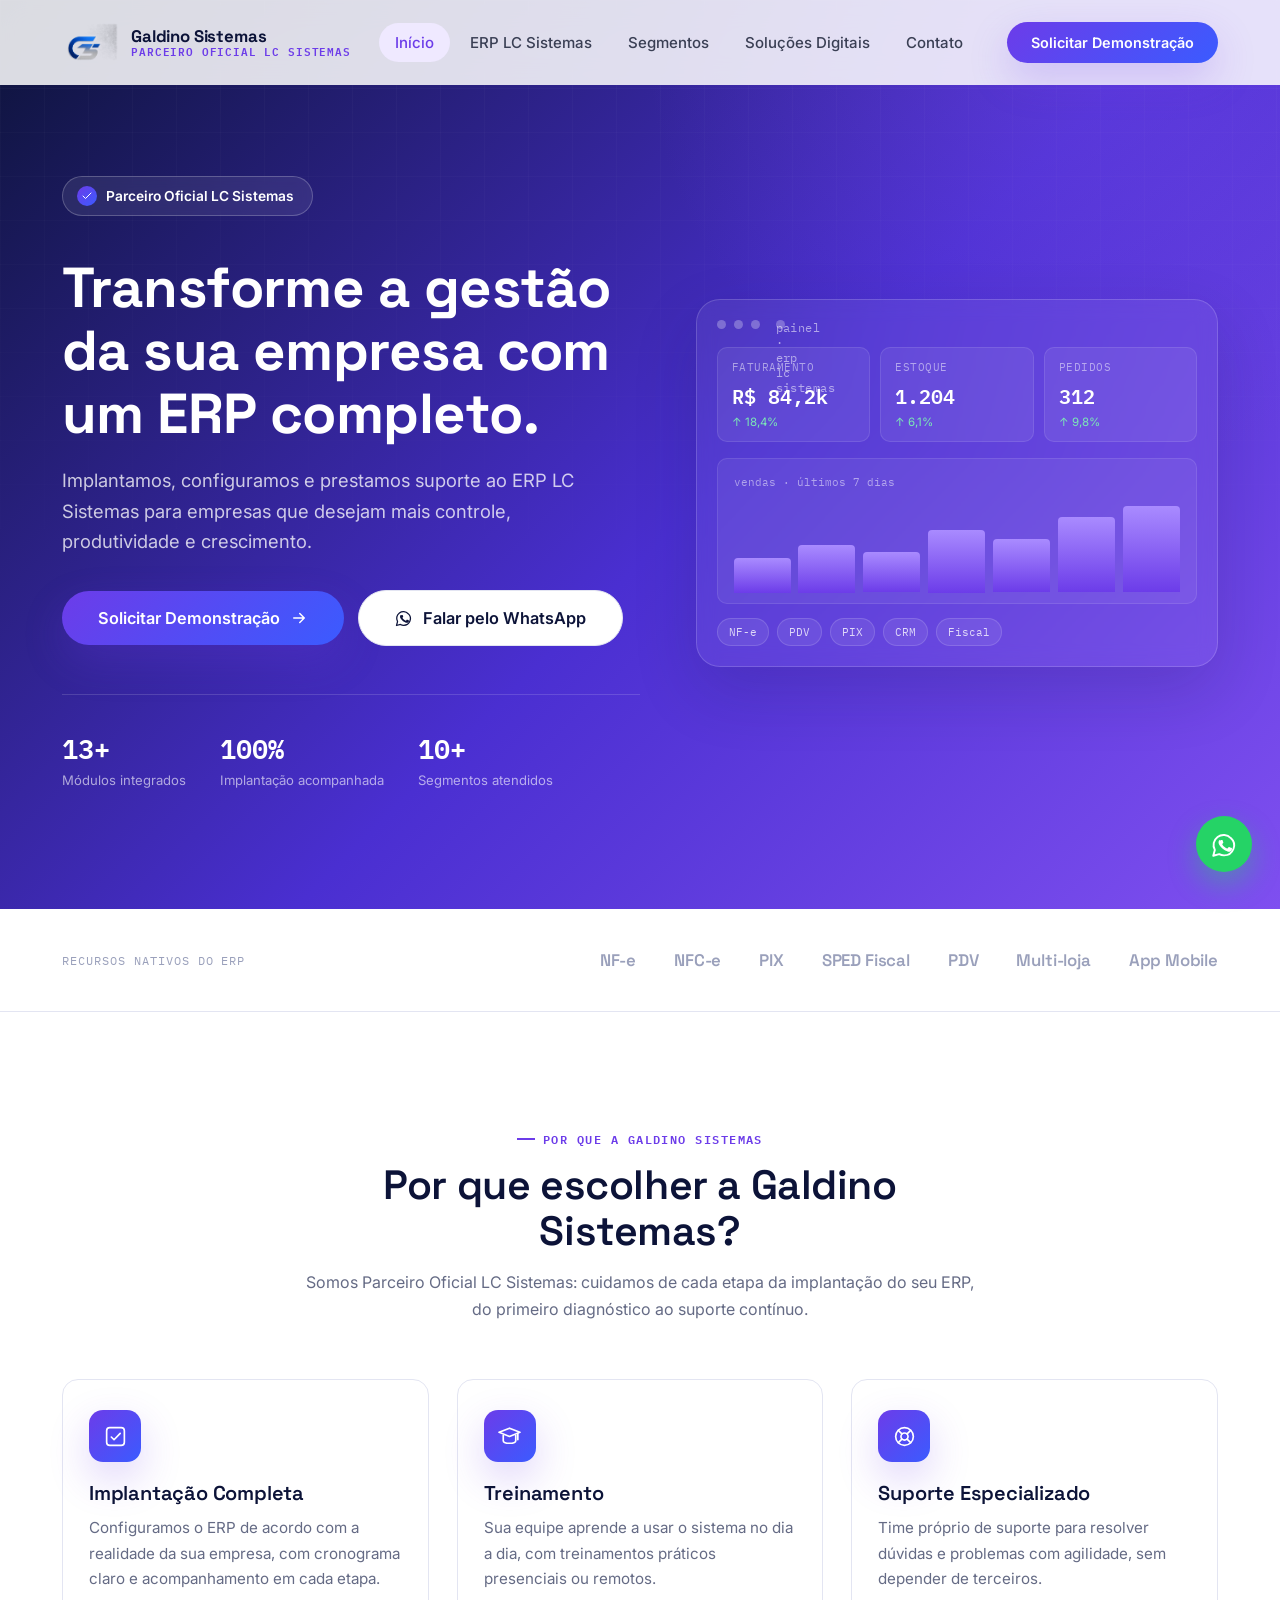
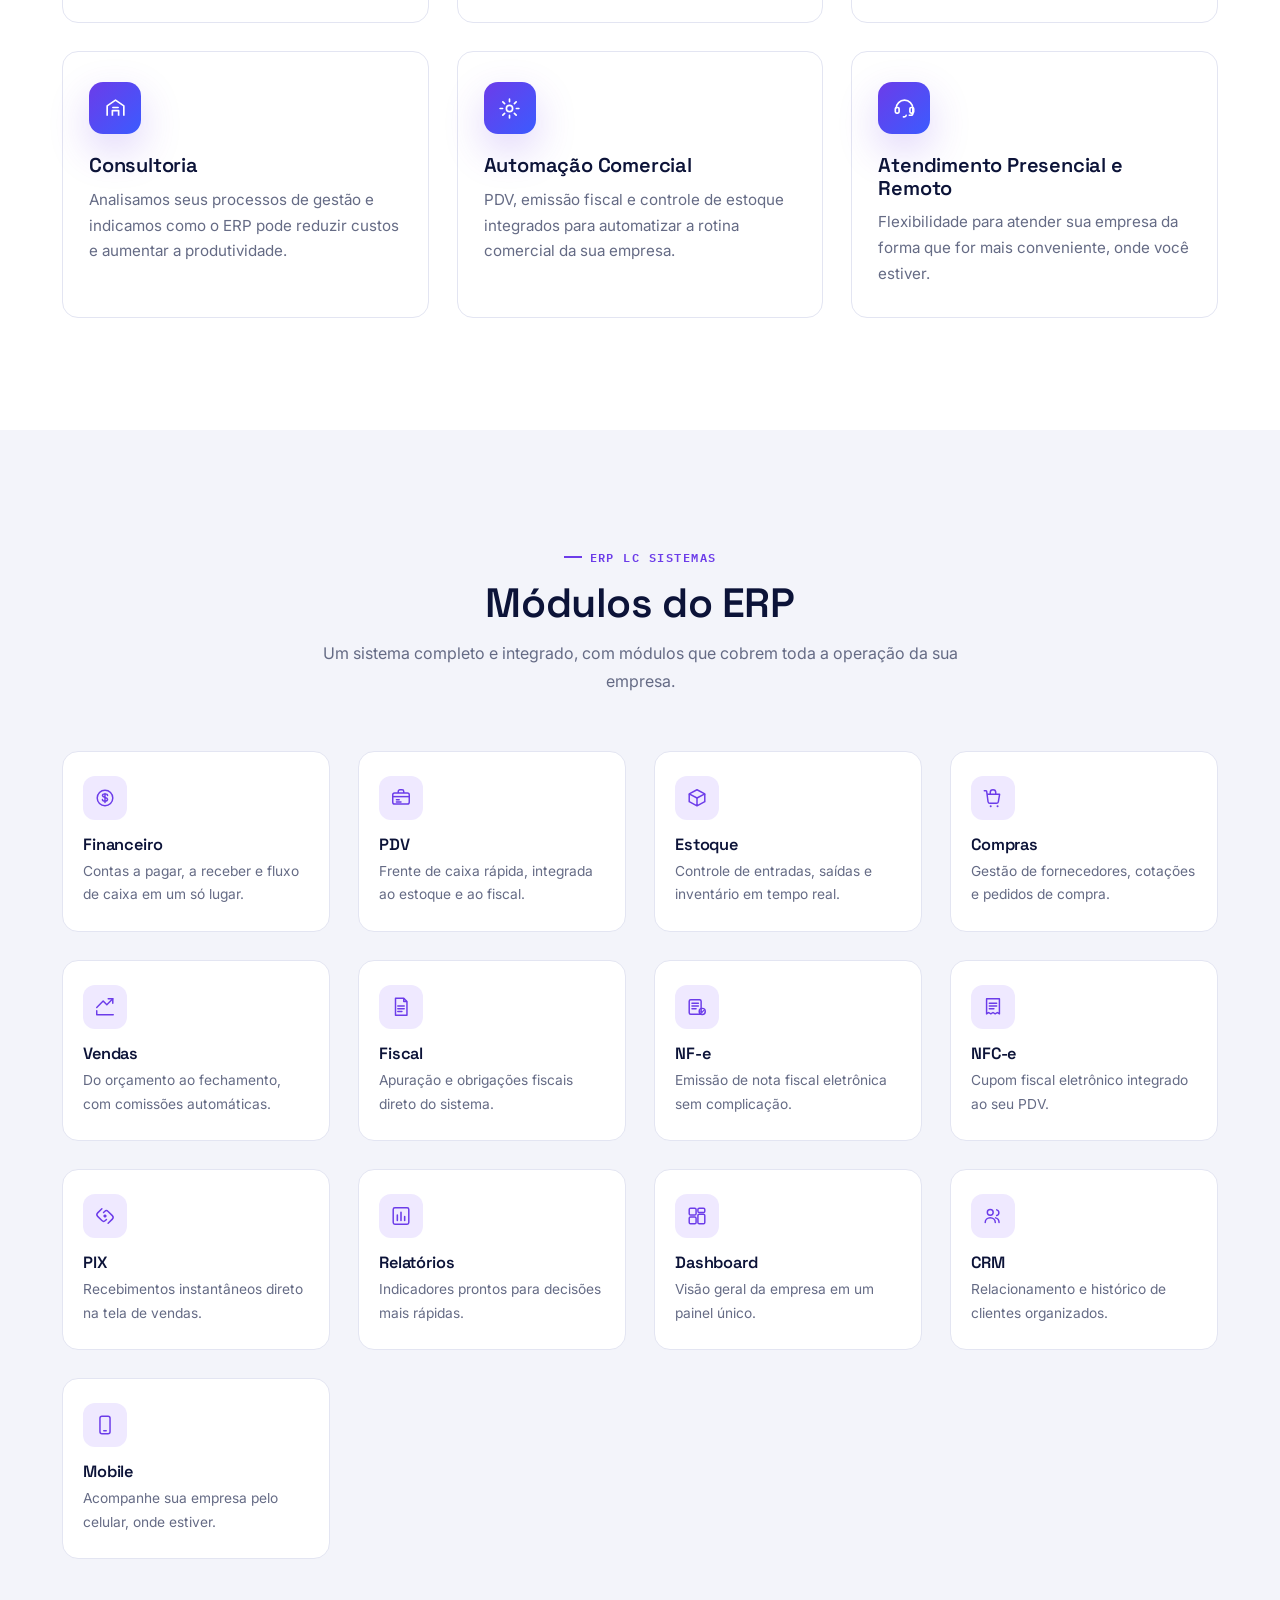
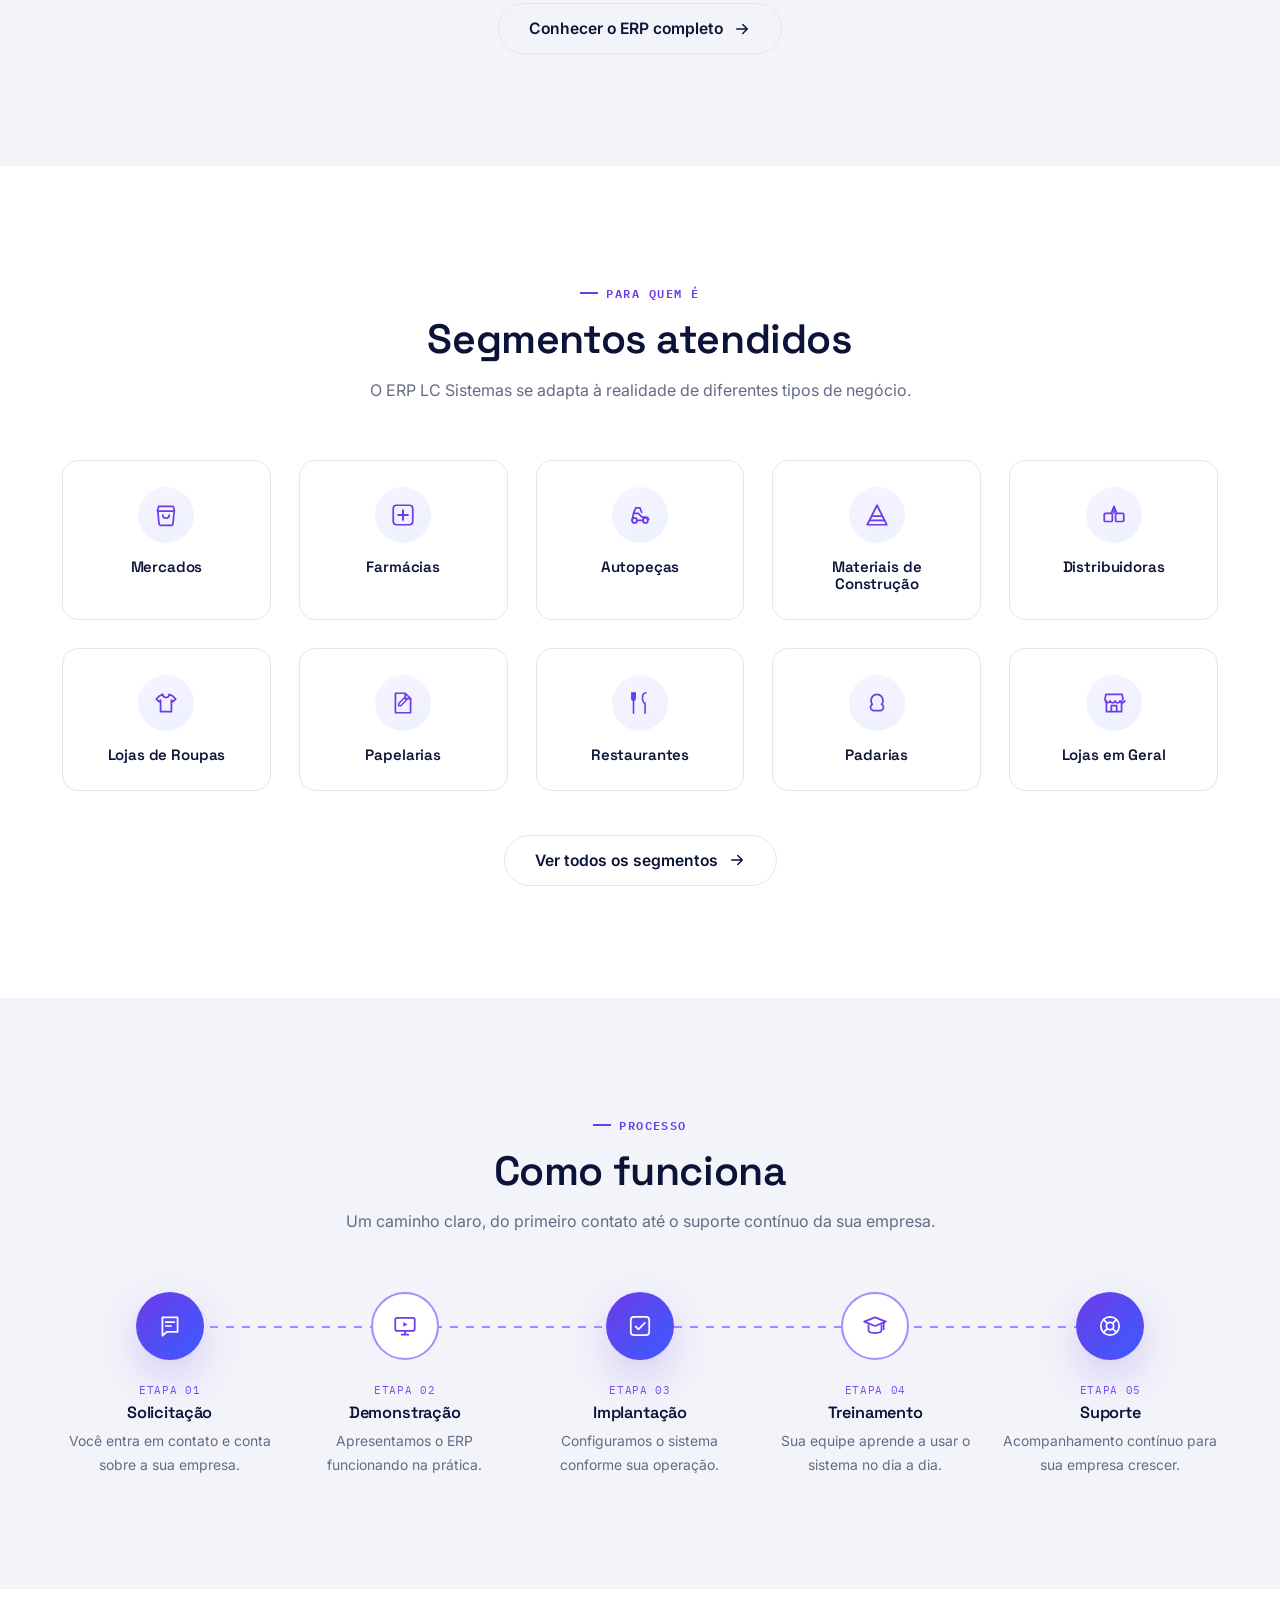
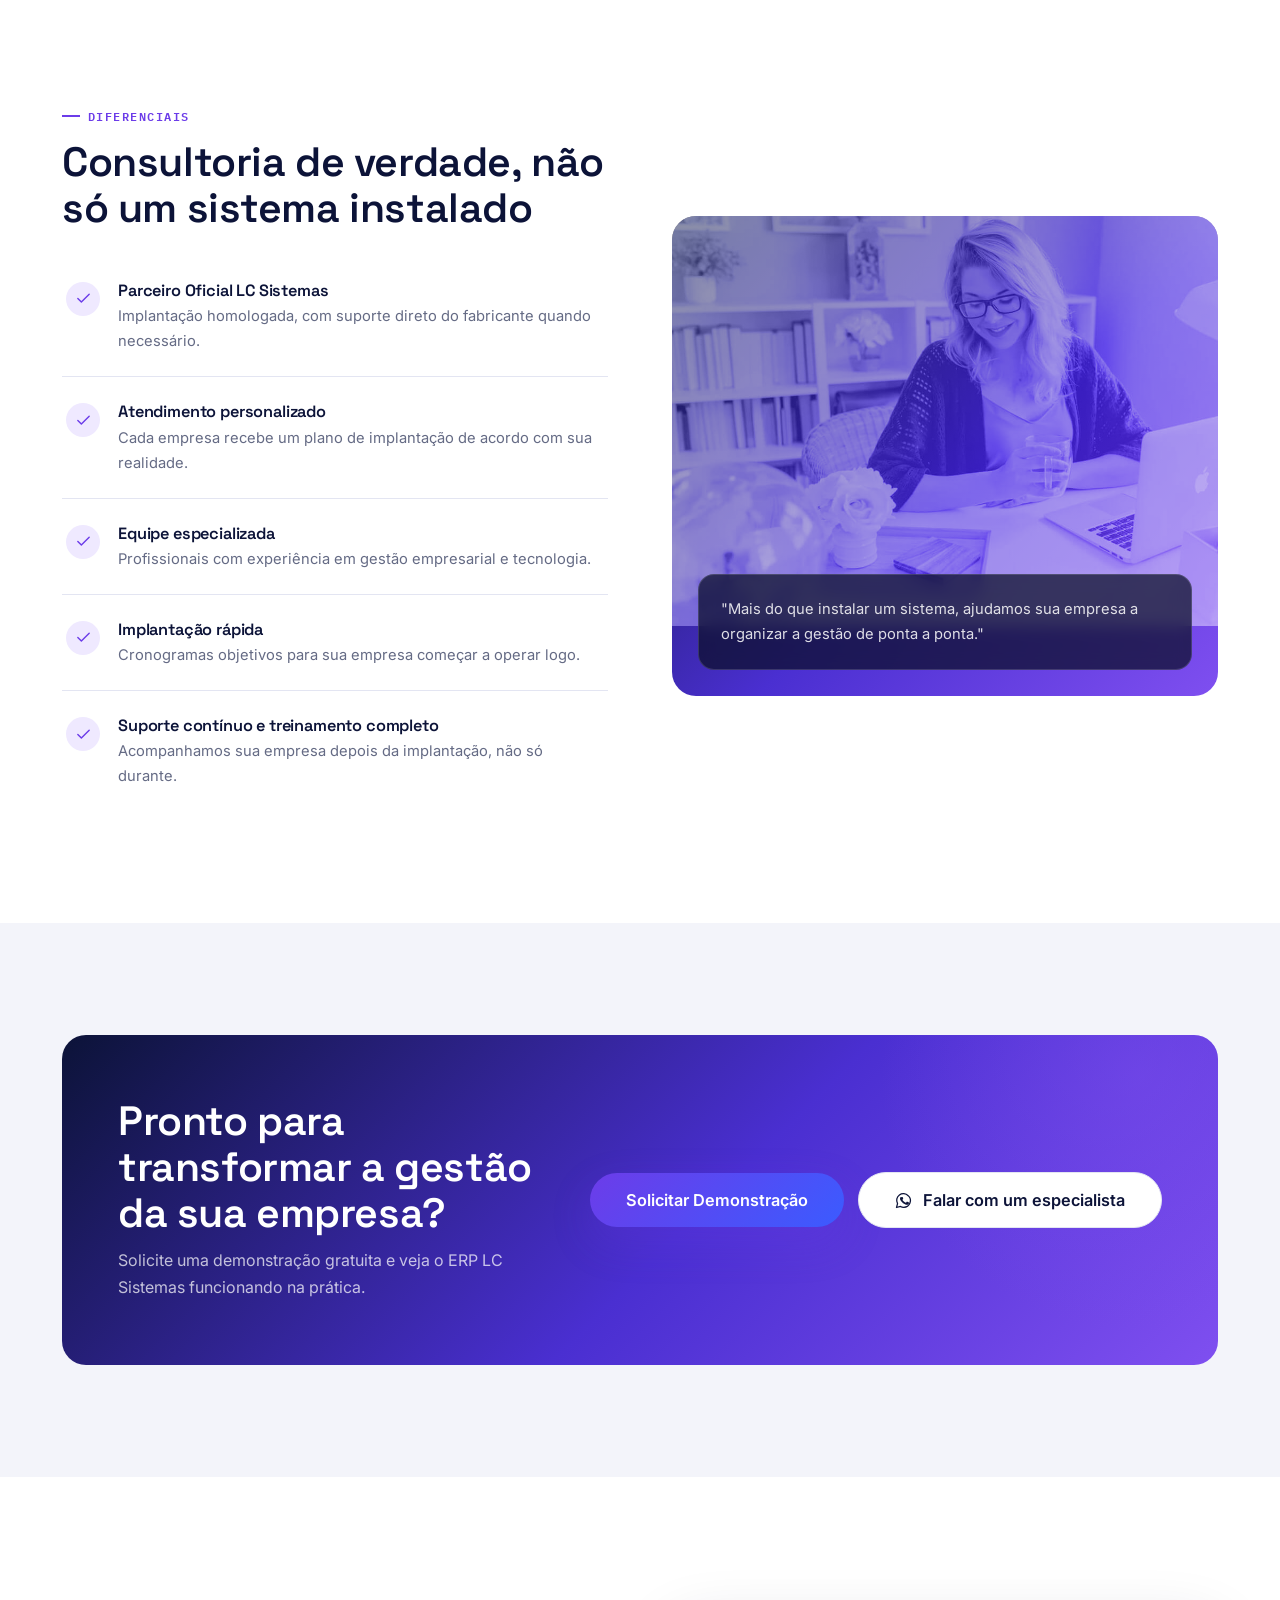
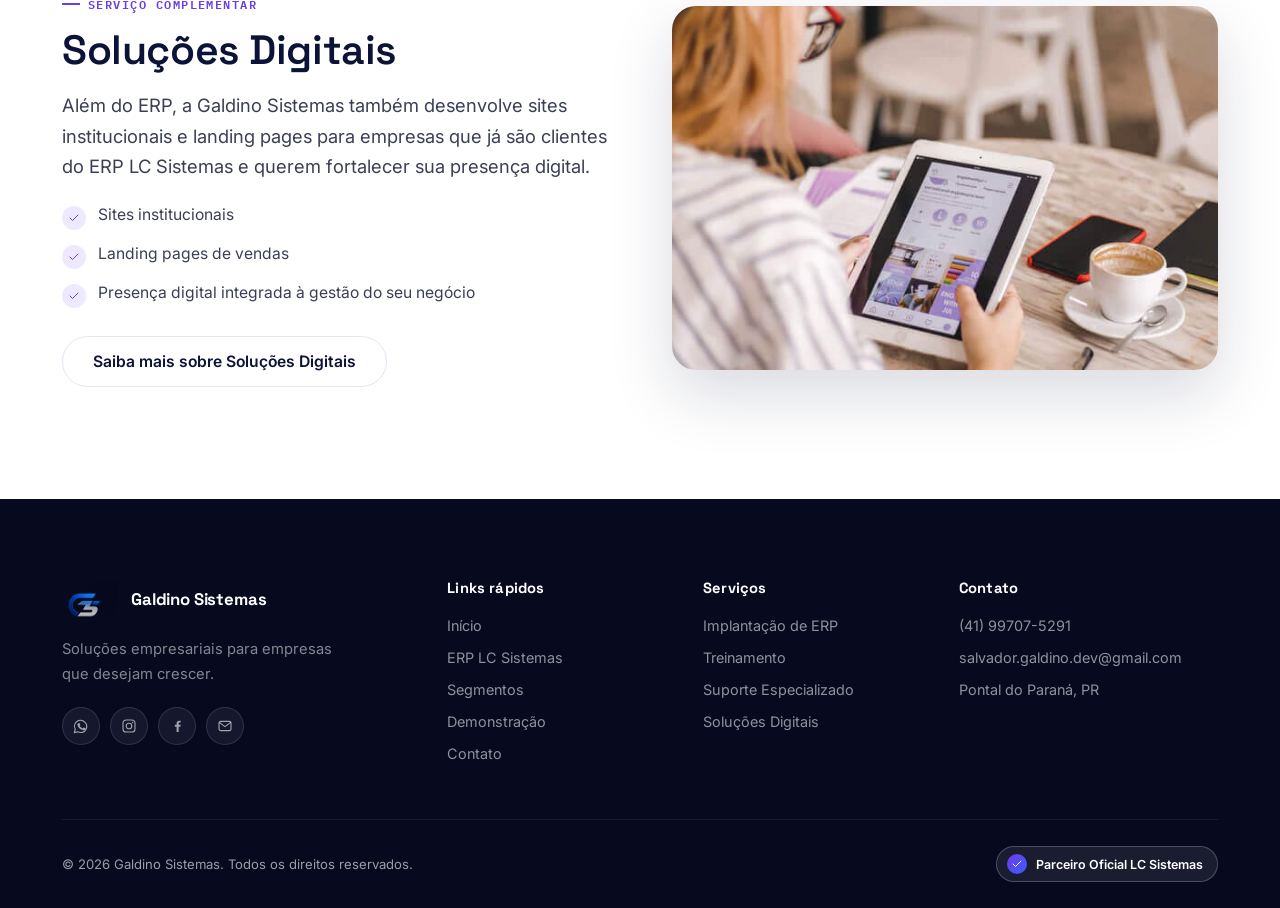
==== index.html @ b634bb90 "Primeiro commit" ====
<!DOCTYPE html>
<html lang="pt-BR">
<head>
<meta charset="UTF-8">
<meta name="viewport" content="width=device-width, initial-scale=1.0">
<title>Galdino Sistemas | Parceiro Oficial LC Sistemas — Implantação de ERP e Automação Comercial</title>
<meta name="description" content="A Galdino Sistemas é Parceiro Oficial LC Sistemas: implantação de ERP, automação comercial, treinamento, suporte especializado e consultoria empresarial para empresas em todo o Brasil.">
<meta name="keywords" content="ERP, sistema ERP, automação comercial, sistema de gestão, controle financeiro, PDV, software empresarial, ERP Paraná, ERP Pontal do Paraná, ERP Matinhos, ERP Paranaguá, ERP Curitiba, LC Sistemas, implantação ERP, consultoria ERP, sistema para empresas">
<meta name="robots" content="index, follow">
<link rel="canonical" href="https://www.galdinosistemas.com.br/">
<meta property="og:type" content="website">
<meta property="og:title" content="Galdino Sistemas | Parceiro Oficial LC Sistemas">
<meta property="og:description" content="Implantação, treinamento e suporte do ERP LC Sistemas para empresas que querem mais controle, produtividade e crescimento.">
<meta property="og:locale" content="pt_BR">
<link rel="icon" href="assets/favicon-32x32.png" sizes="32x32">
<link rel="icon" href="assets/favicon-16x16.png" sizes="16x16">
<link rel="apple-touch-icon" href="assets/apple-touch-icon.png">
<link rel="preconnect" href="https://fonts.googleapis.com">
<link rel="preconnect" href="https://fonts.gstatic.com" crossorigin>
<link href="https://fonts.googleapis.com/css2?family=Space+Grotesk:wght@500;600;700&family=Inter:wght@400;500;600;700&family=IBM+Plex+Mono:wght@500;600&display=swap" rel="stylesheet">
<link rel="stylesheet" href="css/style.css">
<link rel="stylesheet" href="css/responsive.css">

<script type="application/ld+json">
{
  "@context": "https://schema.org",
  "@type": "Organization",
  "name": "Galdino Sistemas",
  "description": "Parceiro Oficial LC Sistemas. Implantação de ERP, automação comercial, treinamento, suporte e consultoria empresarial.",
  "url": "https://www.galdinosistemas.com.br/",
  "areaServed": ["Pontal do Paraná", "Matinhos", "Paranaguá", "Curitiba", "Paraná"],
  "sameAs": ["https://www.instagram.com/galdinosistemas/", "https://www.facebook.com/profile.php?id=61591212642550"]
}
</script>
</head>
<body>
<svg xmlns="http://www.w3.org/2000/svg" style="display:none" aria-hidden="true" focusable="false">
<defs>

  <!-- ===== UI / UTILITY ===== -->
  <symbol id="icon-check" viewBox="0 0 24 24"><path d="M20 6L9 17l-5-5" fill="none" stroke="currentColor" stroke-width="2" stroke-linecap="round" stroke-linejoin="round"/></symbol>
  <symbol id="icon-arrow-right" viewBox="0 0 24 24"><path d="M5 12h14M13 6l6 6-6 6" fill="none" stroke="currentColor" stroke-width="2" stroke-linecap="round" stroke-linejoin="round"/></symbol>
  <symbol id="icon-menu" viewBox="0 0 24 24"><path d="M3 6h18M3 12h18M3 18h18" fill="none" stroke="currentColor" stroke-width="2" stroke-linecap="round"/></symbol>
  <symbol id="icon-close" viewBox="0 0 24 24"><path d="M18 6L6 18M6 6l12 12" fill="none" stroke="currentColor" stroke-width="2" stroke-linecap="round"/></symbol>
  <symbol id="icon-whatsapp" viewBox="0 0 24 24"><path d="M17.6 6.3A8.9 8.9 0 0 0 3.4 16.8L2 22l5.3-1.4a8.9 8.9 0 0 0 4.3 1.1h0a8.9 8.9 0 0 0 6-15.5Z" fill="none" stroke="currentColor" stroke-width="1.7" stroke-linecap="round" stroke-linejoin="round"/><path d="M8.7 8.4c.2-.5.4-.5.6-.5h.5c.2 0 .4 0 .5.4.2.5.6 1.6.6 1.7.1.1.1.3 0 .4-.1.2-.1.3-.3.4-.1.2-.3.3-.4.5-.1.1-.3.3-.1.6.2.3.8 1.3 1.7 2.1 1.2 1 2.1 1.4 2.4 1.5.3.1.5.1.6-.1.2-.2.7-.8.9-1.1.2-.2.4-.2.6-.1.2.1 1.5.7 1.8.8.3.1.5.2.5.4.1.2.1.9-.2 1.6-.3.7-1.5 1.4-2.1 1.4-.6.1-1.1.2-3.6-1-2.9-1.3-4.7-4.2-4.9-4.4-.1-.2-1.1-1.5-1.1-2.8 0-1.3.7-2 1-2.2Z" fill="currentColor" stroke="none"/></symbol>
  <symbol id="icon-instagram" viewBox="0 0 24 24"><rect x="3" y="3" width="18" height="18" rx="5" fill="none" stroke="currentColor" stroke-width="1.7"/><circle cx="12" cy="12" r="4.2" fill="none" stroke="currentColor" stroke-width="1.7"/><circle cx="17.4" cy="6.6" r="1.1" fill="currentColor" stroke="none"/></symbol>
  <symbol id="icon-facebook" viewBox="0 0 24 24"><path d="M14.5 21v-7.7h2.6l.4-3h-3v-1.9c0-.9.2-1.5 1.5-1.5h1.6V4.2c-.3 0-1.2-.1-2.3-.1-2.3 0-3.9 1.4-3.9 4v2.2H8.8v3h2.6V21Z" fill="currentColor" stroke="none"/></symbol>
  <symbol id="icon-mail" viewBox="0 0 24 24"><rect x="3" y="5" width="18" height="14" rx="2.5" fill="none" stroke="currentColor" stroke-width="1.7"/><path d="M4 7l8 6 8-6" fill="none" stroke="currentColor" stroke-width="1.7" stroke-linecap="round" stroke-linejoin="round"/></symbol>
  <symbol id="icon-pin" viewBox="0 0 24 24"><path d="M12 22s7-6.4 7-12a7 7 0 0 0-14 0c0 5.6 7 12 7 12Z" fill="none" stroke="currentColor" stroke-width="1.7" stroke-linejoin="round"/><circle cx="12" cy="10" r="2.4" fill="none" stroke="currentColor" stroke-width="1.7"/></symbol>
  <symbol id="icon-clock" viewBox="0 0 24 24"><circle cx="12" cy="12" r="8.5" fill="none" stroke="currentColor" stroke-width="1.7"/><path d="M12 7.5V12l3 2" fill="none" stroke="currentColor" stroke-width="1.7" stroke-linecap="round" stroke-linejoin="round"/></symbol>
  <symbol id="icon-phone" viewBox="0 0 24 24"><path d="M6.6 3.8 9 4.2c.5.1.8.5.9 1l.7 3a1 1 0 0 1-.3 1L8.9 10.6a13.6 13.6 0 0 0 4.5 4.5l1.4-1.4a1 1 0 0 1 1-.3l3 .7c.5.1.9.4 1 .9l.4 2.4c.1.7-.4 1.3-1.1 1.4-9 1-15.6-5.6-14.6-14.6.1-.7.7-1.2 1.4-1.1Z" fill="none" stroke="currentColor" stroke-width="1.6" stroke-linejoin="round"/></symbol>
  <symbol id="icon-badge" viewBox="0 0 24 24"><path d="M12 2 4 5v6c0 5 3.4 8.3 8 11 4.6-2.7 8-6 8-11V5l-8-3Z" fill="none" stroke="currentColor" stroke-width="1.6" stroke-linejoin="round"/><path d="M8.5 12.2l2.3 2.3 4.7-4.9" fill="none" stroke="currentColor" stroke-width="1.6" stroke-linecap="round" stroke-linejoin="round"/></symbol>

  <!-- ===== DIFERENCIAIS / WHY-CHOOSE ===== -->
  <symbol id="icon-implantacao" viewBox="0 0 24 24"><rect x="3.5" y="3.5" width="17" height="17" rx="3" fill="none" stroke="currentColor" stroke-width="1.6"/><path d="M8 12.5l2.6 2.6L16.5 9" fill="none" stroke="currentColor" stroke-width="1.6" stroke-linecap="round" stroke-linejoin="round"/></symbol>
  <symbol id="icon-treinamento" viewBox="0 0 24 24"><path d="M12 4 2 8l10 4 10-4-10-4Z" fill="none" stroke="currentColor" stroke-width="1.6" stroke-linejoin="round"/><path d="M6 10.5V16c0 1.4 2.7 2.5 6 2.5s6-1.1 6-2.5v-5.5" fill="none" stroke="currentColor" stroke-width="1.6" stroke-linejoin="round"/><path d="M20 9v6" fill="none" stroke="currentColor" stroke-width="1.6" stroke-linecap="round"/></symbol>
  <symbol id="icon-suporte" viewBox="0 0 24 24"><circle cx="12" cy="12" r="8.5" fill="none" stroke="currentColor" stroke-width="1.6"/><circle cx="12" cy="12" r="3.4" fill="none" stroke="currentColor" stroke-width="1.6"/><path d="M6.1 6.1l3.4 3.4M17.9 6.1l-3.4 3.4M6.1 17.9l3.4-3.4M17.9 17.9l-3.4-3.4" stroke="currentColor" stroke-width="1.6" stroke-linecap="round"/></symbol>
  <symbol id="icon-consultoria" viewBox="0 0 24 24"><path d="M4 19V9.5L12 4l8 5.5V19" fill="none" stroke="currentColor" stroke-width="1.6" stroke-linejoin="round"/><path d="M9 19v-5h6v5" fill="none" stroke="currentColor" stroke-width="1.6" stroke-linejoin="round"/><path d="M9.5 11h5" stroke="currentColor" stroke-width="1.6" stroke-linecap="round"/></symbol>
  <symbol id="icon-automacao" viewBox="0 0 24 24"><circle cx="12" cy="12" r="3" fill="none" stroke="currentColor" stroke-width="1.6"/><path d="M12 3v2.4M12 18.6V21M21 12h-2.4M5.4 12H3M18.4 5.6l-1.7 1.7M7.3 16.7l-1.7 1.7M18.4 18.4l-1.7-1.7M7.3 7.3 5.6 5.6" stroke="currentColor" stroke-width="1.6" stroke-linecap="round"/></symbol>
  <symbol id="icon-atendimento" viewBox="0 0 24 24"><path d="M4 12a8 8 0 0 1 16 0v4.5a2 2 0 0 1-2 2H16" fill="none" stroke="currentColor" stroke-width="1.6" stroke-linejoin="round"/><rect x="3.2" y="11" width="3.6" height="5.4" rx="1.2" fill="none" stroke="currentColor" stroke-width="1.6"/><rect x="17.2" y="11" width="3.6" height="5.4" rx="1.2" fill="none" stroke="currentColor" stroke-width="1.6"/><path d="M13.6 18.5a1.8 1.8 0 0 1-1.8 1.6H11" fill="none" stroke="currentColor" stroke-width="1.6" stroke-linecap="round"/></symbol>

  <!-- ===== MODULOS ERP ===== -->
  <symbol id="icon-financeiro" viewBox="0 0 24 24"><circle cx="12" cy="12" r="8.5" fill="none" stroke="currentColor" stroke-width="1.6"/><path d="M12 7v10M14.8 9.3c0-1-1-1.8-2.8-1.8-1.7 0-2.8.8-2.8 1.9 0 2.7 5.6 1.3 5.6 4 0 1.2-1.1 2-2.8 2-1.8 0-2.8-.8-2.8-1.8" fill="none" stroke="currentColor" stroke-width="1.6" stroke-linecap="round"/></symbol>
  <symbol id="icon-pdv" viewBox="0 0 24 24"><rect x="3" y="6.5" width="18" height="12" rx="2" fill="none" stroke="currentColor" stroke-width="1.6"/><path d="M3 10.5h18" stroke="currentColor" stroke-width="1.6"/><path d="M7 14h3M7 16.3h5" stroke="currentColor" stroke-width="1.6" stroke-linecap="round"/><path d="M9 6.5V4.8A1.8 1.8 0 0 1 10.8 3h2.4a1.8 1.8 0 0 1 1.8 1.8v1.7" fill="none" stroke="currentColor" stroke-width="1.6"/></symbol>
  <symbol id="icon-estoque" viewBox="0 0 24 24"><path d="M3.5 7.5 12 3l8.5 4.5L12 12 3.5 7.5Z" fill="none" stroke="currentColor" stroke-width="1.6" stroke-linejoin="round"/><path d="M3.5 7.5V16l8.5 4.5V12M20.5 7.5V16L12 20.5" fill="none" stroke="currentColor" stroke-width="1.6" stroke-linejoin="round"/></symbol>
  <symbol id="icon-compras" viewBox="0 0 24 24"><path d="M6 8h13.2l-1.4 8.2a2 2 0 0 1-2 1.6H8.6a2 2 0 0 1-2-1.7L5.1 4.7A1 1 0 0 0 4.1 4H2.5" fill="none" stroke="currentColor" stroke-width="1.6" stroke-linejoin="round" stroke-linecap="round"/><circle cx="9.5" cy="21" r="1.1" fill="currentColor" stroke="none"/><circle cx="17" cy="21" r="1.1" fill="currentColor" stroke="none"/><path d="M9 8V6a3 3 0 0 1 6 0v2" fill="none" stroke="currentColor" stroke-width="1.6"/></symbol>
  <symbol id="icon-vendas" viewBox="0 0 24 24"><path d="M3 12.5 10 5.5l4 4 6.5-6.5" fill="none" stroke="currentColor" stroke-width="1.6" stroke-linecap="round" stroke-linejoin="round"/><path d="M15.5 3h5v5" fill="none" stroke="currentColor" stroke-width="1.6" stroke-linecap="round" stroke-linejoin="round"/><path d="M3 16v4.5h18" fill="none" stroke="currentColor" stroke-width="1.6" stroke-linecap="round" stroke-linejoin="round"/></symbol>
  <symbol id="icon-fiscal" viewBox="0 0 24 24"><path d="M6 2.5h9l3.5 3.5V21H6z" fill="none" stroke="currentColor" stroke-width="1.6" stroke-linejoin="round"/><path d="M15 2.5V6h3.5" fill="none" stroke="currentColor" stroke-width="1.6" stroke-linejoin="round"/><path d="M8.5 11h7M8.5 14h7M8.5 17h4.5" stroke="currentColor" stroke-width="1.6" stroke-linecap="round"/></symbol>
  <symbol id="icon-nfe" viewBox="0 0 24 24"><rect x="3.5" y="4" width="13" height="16" rx="1.6" fill="none" stroke="currentColor" stroke-width="1.6"/><path d="M6.5 8h7M6.5 11h7M6.5 14h4.5" stroke="currentColor" stroke-width="1.6" stroke-linecap="round"/><circle cx="17.7" cy="16.8" r="3.3" fill="none" stroke="currentColor" stroke-width="1.6"/><path d="M16.4 16.8l1 1 1.7-1.9" fill="none" stroke="currentColor" stroke-width="1.4" stroke-linecap="round" stroke-linejoin="round"/></symbol>
  <symbol id="icon-nfce" viewBox="0 0 24 24"><path d="M5 3h14v16.5l-2.3-1.5-2.3 1.5-2.4-1.5-2.4 1.5-2.3-1.5L5 19.5Z" fill="none" stroke="currentColor" stroke-width="1.6" stroke-linejoin="round"/><path d="M8 8h8M8 11h8M8 14h5" stroke="currentColor" stroke-width="1.6" stroke-linecap="round"/></symbol>
  <symbol id="icon-pix" viewBox="0 0 24 24"><path d="M8.6 4 4 8.6a2.7 2.7 0 0 0 0 3.8L8.6 17a2.7 2.7 0 0 0 3.8 0l1.2-1.2M15.4 20l4.6-4.6a2.7 2.7 0 0 0 0-3.8L15.4 7a2.7 2.7 0 0 0-3.8 0l-1.2 1.2" fill="none" stroke="currentColor" stroke-width="1.6" stroke-linecap="round" stroke-linejoin="round"/><rect x="10.5" y="10.5" width="3" height="3" rx="0.6" transform="rotate(45 12 12)" fill="currentColor" stroke="none"/></symbol>
  <symbol id="icon-relatorios" viewBox="0 0 24 24"><rect x="3.5" y="3" width="17" height="18" rx="1.8" fill="none" stroke="currentColor" stroke-width="1.6"/><path d="M8 17V11M12 17V8M16 17v-4.5" stroke="currentColor" stroke-width="1.7" stroke-linecap="round"/></symbol>
  <symbol id="icon-dashboard" viewBox="0 0 24 24"><rect x="3.5" y="3.5" width="7.5" height="7.5" rx="1.4" fill="none" stroke="currentColor" stroke-width="1.6"/><rect x="13" y="3.5" width="7.5" height="4.6" rx="1.4" fill="none" stroke="currentColor" stroke-width="1.6"/><rect x="13" y="10" width="7.5" height="10.5" rx="1.4" fill="none" stroke="currentColor" stroke-width="1.6"/><rect x="3.5" y="13" width="7.5" height="7.5" rx="1.4" fill="none" stroke="currentColor" stroke-width="1.6"/></symbol>
  <symbol id="icon-crm" viewBox="0 0 24 24"><circle cx="9" cy="8" r="3.2" fill="none" stroke="currentColor" stroke-width="1.6"/><path d="M3.5 19c0-3 2.5-5.2 5.5-5.2s5.5 2.2 5.5 5.2" fill="none" stroke="currentColor" stroke-width="1.6" stroke-linecap="round"/><path d="M16 5.3a3.2 3.2 0 0 1 0 6.2M18.6 19c0-2.4-1.6-4.4-3.8-5" fill="none" stroke="currentColor" stroke-width="1.6" stroke-linecap="round"/></symbol>
  <symbol id="icon-mobile" viewBox="0 0 24 24"><rect x="6.5" y="2.5" width="11" height="19" rx="2.2" fill="none" stroke="currentColor" stroke-width="1.6"/><path d="M10.7 18.3h2.6" stroke="currentColor" stroke-width="1.7" stroke-linecap="round"/></symbol>

  <!-- ===== SEGMENTOS ===== -->
  <symbol id="icon-mercado" viewBox="0 0 24 24"><path d="M4 8.5 5.3 4h13.4l1.3 4.5" fill="none" stroke="currentColor" stroke-width="1.6" stroke-linejoin="round"/><path d="M4.5 8.5h15l-1 11.5a1.6 1.6 0 0 1-1.6 1.5H7.1a1.6 1.6 0 0 1-1.6-1.5Z" fill="none" stroke="currentColor" stroke-width="1.6" stroke-linejoin="round"/><path d="M9 12a3 3 0 0 0 6 0" fill="none" stroke="currentColor" stroke-width="1.6" stroke-linecap="round"/></symbol>
  <symbol id="icon-farmacia" viewBox="0 0 24 24"><rect x="3" y="3" width="18" height="18" rx="3" fill="none" stroke="currentColor" stroke-width="1.6"/><path d="M12 7.5v9M7.5 12h9" stroke="currentColor" stroke-width="1.8" stroke-linecap="round"/></symbol>
  <symbol id="icon-autopecas" viewBox="0 0 24 24"><circle cx="7" cy="17" r="2.3" fill="none" stroke="currentColor" stroke-width="1.6"/><circle cx="17" cy="17" r="2.3" fill="none" stroke="currentColor" stroke-width="1.6"/><path d="M9.2 17h5.6M4.7 17 6 10.5h4.3L14 14h3.5c1 0 1.7.4 2.1 1.2l.4.8M6 10.5 8 5.5h4l1.5 4" fill="none" stroke="currentColor" stroke-width="1.6" stroke-linecap="round" stroke-linejoin="round"/></symbol>
  <symbol id="icon-construcao" viewBox="0 0 24 24"><path d="M3 21 12 3l9 18Z" fill="none" stroke="currentColor" stroke-width="1.6" stroke-linejoin="round"/><path d="M8 13h8M6.2 17h11.6" stroke="currentColor" stroke-width="1.6" stroke-linecap="round"/></symbol>
  <symbol id="icon-distribuidora" viewBox="0 0 24 24"><rect x="3" y="10.5" width="7.5" height="7.5" rx="1" fill="none" stroke="currentColor" stroke-width="1.6"/><rect x="13.5" y="10.5" width="7.5" height="7.5" rx="1" fill="none" stroke="currentColor" stroke-width="1.6"/><path d="M9.5 10.5 12 4l2.5 6.5" fill="none" stroke="currentColor" stroke-width="1.6" stroke-linejoin="round"/><path d="M12 4v6.5" stroke="currentColor" stroke-width="1.6"/></symbol>
  <symbol id="icon-roupas" viewBox="0 0 24 24"><path d="M9 4 6 5.5 3 8.5l2.5 2.3L7 9.4V20h10V9.4l1.5 1.4L21 8.5 18 5.5 15 4a3 3 0 0 1-6 0Z" fill="none" stroke="currentColor" stroke-width="1.6" stroke-linejoin="round"/></symbol>
  <symbol id="icon-papelaria" viewBox="0 0 24 24"><path d="M5 3h9l5 5v13H5z" fill="none" stroke="currentColor" stroke-width="1.6" stroke-linejoin="round"/><path d="M14 3v5h5" fill="none" stroke="currentColor" stroke-width="1.6" stroke-linejoin="round"/><path d="M8 12.5 13.5 7l2 2L10 14.5H8Z" fill="none" stroke="currentColor" stroke-width="1.4" stroke-linejoin="round"/></symbol>
  <symbol id="icon-restaurante" viewBox="0 0 24 24"><path d="M6 2.5v8.5M4.5 2.5v5.6a1.5 1.5 0 0 0 3 0V2.5M6 11v10.5" fill="none" stroke="currentColor" stroke-width="1.5" stroke-linecap="round" stroke-linejoin="round"/><path d="M17.5 2.5c-2 0-3.2 2-3.2 5s1.2 4.3 2.4 4.7v9.3" fill="none" stroke="currentColor" stroke-width="1.5" stroke-linecap="round" stroke-linejoin="round"/></symbol>
  <symbol id="icon-padaria" viewBox="0 0 24 24"><path d="M12 4c-3 0-5.5 2.6-5.5 6 0 1.4.5 2.4 1.2 3.2-1 .5-1.7 1.5-1.7 2.7 0 1.7 1.4 3.1 3.2 3.1H14.8c1.8 0 3.2-1.4 3.2-3.1 0-1.2-.7-2.2-1.7-2.7.7-.8 1.2-1.8 1.2-3.2 0-3.4-2.5-6-5.5-6Z" fill="none" stroke="currentColor" stroke-width="1.6" stroke-linejoin="round"/></symbol>
  <symbol id="icon-lojas" viewBox="0 0 24 24"><path d="M3.5 9.5 4.5 4h15l1 5.5" fill="none" stroke="currentColor" stroke-width="1.6" stroke-linejoin="round"/><path d="M4 9.5a2.3 2.3 0 0 0 4.5.6 2.3 2.3 0 0 0 4.5 0 2.3 2.3 0 0 0 4.5 0 2.3 2.3 0 0 0 4.5-.6" fill="none" stroke="currentColor" stroke-width="1.6" stroke-linejoin="round"/><path d="M5 9.5V20h14V9.5" fill="none" stroke="currentColor" stroke-width="1.6" stroke-linejoin="round"/><path d="M9.5 20v-5.5h5V20" fill="none" stroke="currentColor" stroke-width="1.6" stroke-linejoin="round"/></symbol>

  <!-- ===== TIMELINE ===== -->
  <symbol id="icon-solicitacao" viewBox="0 0 24 24"><path d="M5 4h14v13.5H9L5 21Z" fill="none" stroke="currentColor" stroke-width="1.6" stroke-linejoin="round"/><path d="M8 8.5h8M8 12h5" stroke="currentColor" stroke-width="1.6" stroke-linecap="round"/></symbol>
  <symbol id="icon-demonstracao" viewBox="0 0 24 24"><rect x="3" y="4.5" width="18" height="12" rx="1.8" fill="none" stroke="currentColor" stroke-width="1.6"/><path d="M9 20h6M12 16.5V20" stroke="currentColor" stroke-width="1.6" stroke-linecap="round"/><path d="M10.5 8.3v4.3l3.8-2.1Z" fill="currentColor" stroke="none"/></symbol>

</defs>
</svg>


<!-- ============ HEADER ============ -->
<header class="site-header">
  <div class="container">
    <a href="index.html" class="brand">
      <img src="img/galdino-logo.png" alt="Galdino Sistemas">
      <span class="brand-text"><strong>Galdino Sistemas</strong><span>Parceiro Oficial LC Sistemas</span></span>
    </a>

    <nav class="main-nav" id="main-nav">
      <a href="index.html">Início</a>
      <a href="erp.html">ERP LC Sistemas</a>
      <a href="segmentos.html">Segmentos</a>
      <a href="index.html#solucoes-digitais">Soluções Digitais</a>
      <a href="contato.html">Contato</a>
    </nav>


    <div class="header-actions">
      <a href="demonstracao.html" class="btn btn-primary">
        Solicitar Demonstração
      </a>
      <button class="nav-toggle" aria-label="Abrir menu" aria-expanded="false">
        <svg class="icon"><use href="#icon-menu"></use></svg>
      </button>
    </div>
  </div>
</header>
<div class="nav-backdrop" id="nav-backdrop"></div>

<main>

  <!-- ============ HERO ============ -->
  <section class="hero">
    <div class="container">
      <div class="hero-copy">
        <span class="badge-partner">
          <span class="badge-check"><svg class="icon"><use href="#icon-check"></use></svg></span>
          Parceiro Oficial LC Sistemas
        </span>
        <h1>Transforme a gestão da sua empresa com um ERP completo.</h1>
        <p class="lead">Implantamos, configuramos e prestamos suporte ao ERP LC Sistemas para empresas que desejam mais controle, produtividade e crescimento.</p>
        <div class="btn-row">
          <a href="demonstracao.html" class="btn btn-primary btn-lg">
            Solicitar Demonstração
            <svg class="icon"><use href="#icon-arrow-right"></use></svg>
          </a>
          <a href="https://wa.me/5541997075291" target="_blank" rel="noopener" class="btn btn-whatsapp btn-lg">
            <svg class="icon"><use href="#icon-whatsapp"></use></svg>
            Falar pelo WhatsApp
          </a>
        </div>

        <div class="hero-proof">
          <div>
            <span class="stat-num stat-counter" data-count="13" data-suffix="+">0</span>
            <span class="stat-label">Módulos integrados</span>
          </div>
          <div>
            <span class="stat-num stat-counter" data-count="100" data-suffix="%">0</span>
            <span class="stat-label">Implantação acompanhada</span>
          </div>
          <div>
            <span class="stat-num stat-counter" data-count="10" data-suffix="+">0</span>
            <span class="stat-label">Segmentos atendidos</span>
          </div>
        </div>
      </div>

      <!-- Elemento assinatura: mockup animado do dashboard do ERP -->
      <div class="dash-mock" aria-hidden="true">
        <div class="dash-topbar">
          <span></span><span></span><span></span>
          <span class="dash-title">painel · erp lc sistemas</span>
        </div>
        <div class="dash-kpis">
          <div class="dash-kpi">
            <div class="kpi-label">Faturamento</div>
            <div class="kpi-value">R$ 84,2k</div>
            <div class="kpi-trend">↑ 18,4%</div>
          </div>
          <div class="dash-kpi">
            <div class="kpi-label">Estoque</div>
            <div class="kpi-value">1.204</div>
            <div class="kpi-trend">↑ 6,1%</div>
          </div>
          <div class="dash-kpi">
            <div class="kpi-label">Pedidos</div>
            <div class="kpi-value">312</div>
            <div class="kpi-trend">↑ 9,8%</div>
          </div>
        </div>
        <div class="dash-chart">
          <div class="chart-label">vendas · últimos 7 dias</div>
          <div class="chart-bars">
            <span style="height:38%; animation-delay:.05s"></span>
            <span style="height:52%; animation-delay:.1s"></span>
            <span style="height:44%; animation-delay:.15s"></span>
            <span style="height:68%; animation-delay:.2s"></span>
            <span style="height:58%; animation-delay:.25s"></span>
            <span style="height:82%; animation-delay:.3s"></span>
            <span style="height:94%; animation-delay:.35s"></span>
          </div>
        </div>
        <div class="dash-modules">
          <span class="mod-pill">NF-e</span>
          <span class="mod-pill">PDV</span>
          <span class="mod-pill">PIX</span>
          <span class="mod-pill">CRM</span>
          <span class="mod-pill">Fiscal</span>
        </div>
      </div>
    </div>
  </section>

  <!-- ============ TRUST STRIP ============ -->
  <section class="trust-strip">
    <div class="container">
      <span class="trust-label">Recursos nativos do ERP</span>
      <div class="trust-logos">
        <span>NF-e</span>
        <span>NFC-e</span>
        <span>PIX</span>
        <span>SPED Fiscal</span>
        <span>PDV</span>
        <span>Multi-loja</span>
        <span>App Mobile</span>
      </div>
    </div>
  </section>

  <!-- ============ POR QUE ESCOLHER ============ -->
  <section id="por-que-escolher">
    <div class="container">
      <div class="section-head reveal">
        <span class="eyebrow">Por que a Galdino Sistemas</span>
        <h2>Por que escolher a Galdino Sistemas?</h2>
        <p>Somos Parceiro Oficial LC Sistemas: cuidamos de cada etapa da implantação do seu ERP, do primeiro diagnóstico ao suporte contínuo.</p>
      </div>

      <div class="grid grid-3">
        <div class="feature-card reveal">
          <div class="feature-icon"><svg class="icon"><use href="#icon-implantacao"></use></svg></div>
          <h3>Implantação Completa</h3>
          <p>Configuramos o ERP de acordo com a realidade da sua empresa, com cronograma claro e acompanhamento em cada etapa.</p>
        </div>
        <div class="feature-card reveal">
          <div class="feature-icon"><svg class="icon"><use href="#icon-treinamento"></use></svg></div>
          <h3>Treinamento</h3>
          <p>Sua equipe aprende a usar o sistema no dia a dia, com treinamentos práticos presenciais ou remotos.</p>
        </div>
        <div class="feature-card reveal">
          <div class="feature-icon"><svg class="icon"><use href="#icon-suporte"></use></svg></div>
          <h3>Suporte Especializado</h3>
          <p>Time próprio de suporte para resolver dúvidas e problemas com agilidade, sem depender de terceiros.</p>
        </div>
        <div class="feature-card reveal">
          <div class="feature-icon"><svg class="icon"><use href="#icon-consultoria"></use></svg></div>
          <h3>Consultoria</h3>
          <p>Analisamos seus processos de gestão e indicamos como o ERP pode reduzir custos e aumentar a produtividade.</p>
        </div>
        <div class="feature-card reveal">
          <div class="feature-icon"><svg class="icon"><use href="#icon-automacao"></use></svg></div>
          <h3>Automação Comercial</h3>
          <p>PDV, emissão fiscal e controle de estoque integrados para automatizar a rotina comercial da sua empresa.</p>
        </div>
        <div class="feature-card reveal">
          <div class="feature-icon"><svg class="icon"><use href="#icon-atendimento"></use></svg></div>
          <h3>Atendimento Presencial e Remoto</h3>
          <p>Flexibilidade para atender sua empresa da forma que for mais conveniente, onde você estiver.</p>
        </div>
      </div>
    </div>
  </section>

  <!-- ============ MÓDULOS DO ERP ============ -->
  <section class="bg-light" id="modulos">
    <div class="container">
      <div class="section-head reveal">
        <span class="eyebrow">ERP LC Sistemas</span>
        <h2>Módulos do ERP</h2>
        <p>Um sistema completo e integrado, com módulos que cobrem toda a operação da sua empresa.</p>
      </div>

      <div class="grid module-grid">
        <div class="module-card reveal"><div class="mod-icon"><svg class="icon"><use href="#icon-financeiro"></use></svg></div><h4>Financeiro</h4><p>Contas a pagar, a receber e fluxo de caixa em um só lugar.</p></div>
        <div class="module-card reveal"><div class="mod-icon"><svg class="icon"><use href="#icon-pdv"></use></svg></div><h4>PDV</h4><p>Frente de caixa rápida, integrada ao estoque e ao fiscal.</p></div>
        <div class="module-card reveal"><div class="mod-icon"><svg class="icon"><use href="#icon-estoque"></use></svg></div><h4>Estoque</h4><p>Controle de entradas, saídas e inventário em tempo real.</p></div>
        <div class="module-card reveal"><div class="mod-icon"><svg class="icon"><use href="#icon-compras"></use></svg></div><h4>Compras</h4><p>Gestão de fornecedores, cotações e pedidos de compra.</p></div>
        <div class="module-card reveal"><div class="mod-icon"><svg class="icon"><use href="#icon-vendas"></use></svg></div><h4>Vendas</h4><p>Do orçamento ao fechamento, com comissões automáticas.</p></div>
        <div class="module-card reveal"><div class="mod-icon"><svg class="icon"><use href="#icon-fiscal"></use></svg></div><h4>Fiscal</h4><p>Apuração e obrigações fiscais direto do sistema.</p></div>
        <div class="module-card reveal"><div class="mod-icon"><svg class="icon"><use href="#icon-nfe"></use></svg></div><h4>NF-e</h4><p>Emissão de nota fiscal eletrônica sem complicação.</p></div>
        <div class="module-card reveal"><div class="mod-icon"><svg class="icon"><use href="#icon-nfce"></use></svg></div><h4>NFC-e</h4><p>Cupom fiscal eletrônico integrado ao seu PDV.</p></div>
        <div class="module-card reveal"><div class="mod-icon"><svg class="icon"><use href="#icon-pix"></use></svg></div><h4>PIX</h4><p>Recebimentos instantâneos direto na tela de vendas.</p></div>
        <div class="module-card reveal"><div class="mod-icon"><svg class="icon"><use href="#icon-relatorios"></use></svg></div><h4>Relatórios</h4><p>Indicadores prontos para decisões mais rápidas.</p></div>
        <div class="module-card reveal"><div class="mod-icon"><svg class="icon"><use href="#icon-dashboard"></use></svg></div><h4>Dashboard</h4><p>Visão geral da empresa em um painel único.</p></div>
        <div class="module-card reveal"><div class="mod-icon"><svg class="icon"><use href="#icon-crm"></use></svg></div><h4>CRM</h4><p>Relacionamento e histórico de clientes organizados.</p></div>
        <div class="module-card reveal"><div class="mod-icon"><svg class="icon"><use href="#icon-mobile"></use></svg></div><h4>Mobile</h4><p>Acompanhe sua empresa pelo celular, onde estiver.</p></div>
      </div>

      <div class="center" style="margin-top:44px">
        <a href="erp.html" class="btn btn-outline">
          Conhecer o ERP completo
          <svg class="icon"><use href="#icon-arrow-right"></use></svg>
        </a>
      </div>
    </div>
  </section>

  <!-- ============ SEGMENTOS ============ -->
  <section id="segmentos">
    <div class="container">
      <div class="section-head reveal">
        <span class="eyebrow">Para quem é</span>
        <h2>Segmentos atendidos</h2>
        <p>O ERP LC Sistemas se adapta à realidade de diferentes tipos de negócio.</p>
      </div>

      <div class="grid segment-grid">
        <div class="segment-card reveal"><div class="seg-icon"><svg class="icon"><use href="#icon-mercado"></use></svg></div><h4>Mercados</h4></div>
        <div class="segment-card reveal"><div class="seg-icon"><svg class="icon"><use href="#icon-farmacia"></use></svg></div><h4>Farmácias</h4></div>
        <div class="segment-card reveal"><div class="seg-icon"><svg class="icon"><use href="#icon-autopecas"></use></svg></div><h4>Autopeças</h4></div>
        <div class="segment-card reveal"><div class="seg-icon"><svg class="icon"><use href="#icon-construcao"></use></svg></div><h4>Materiais de Construção</h4></div>
        <div class="segment-card reveal"><div class="seg-icon"><svg class="icon"><use href="#icon-distribuidora"></use></svg></div><h4>Distribuidoras</h4></div>
        <div class="segment-card reveal"><div class="seg-icon"><svg class="icon"><use href="#icon-roupas"></use></svg></div><h4>Lojas de Roupas</h4></div>
        <div class="segment-card reveal"><div class="seg-icon"><svg class="icon"><use href="#icon-papelaria"></use></svg></div><h4>Papelarias</h4></div>
        <div class="segment-card reveal"><div class="seg-icon"><svg class="icon"><use href="#icon-restaurante"></use></svg></div><h4>Restaurantes</h4></div>
        <div class="segment-card reveal"><div class="seg-icon"><svg class="icon"><use href="#icon-padaria"></use></svg></div><h4>Padarias</h4></div>
        <div class="segment-card reveal"><div class="seg-icon"><svg class="icon"><use href="#icon-lojas"></use></svg></div><h4>Lojas em Geral</h4></div>
      </div>

      <div class="center" style="margin-top:44px">
        <a href="segmentos.html" class="btn btn-outline">
          Ver todos os segmentos
          <svg class="icon"><use href="#icon-arrow-right"></use></svg>
        </a>
      </div>
    </div>
  </section>

  <!-- ============ COMO FUNCIONA ============ -->
  <section class="bg-light" id="como-funciona">
    <div class="container">
      <div class="section-head reveal">
        <span class="eyebrow">Processo</span>
        <h2>Como funciona</h2>
        <p>Um caminho claro, do primeiro contato até o suporte contínuo da sua empresa.</p>
      </div>

      <div class="timeline reveal">
        <div class="timeline-track">
          <div class="timeline-step">
            <div class="step-num"><svg class="icon"><use href="#icon-solicitacao"></use></svg></div>
            <span class="step-tag">Etapa 01</span>
            <h4>Solicitação</h4>
            <p>Você entra em contato e conta sobre a sua empresa.</p>
          </div>
          <div class="timeline-step">
            <div class="step-num"><svg class="icon"><use href="#icon-demonstracao"></use></svg></div>
            <span class="step-tag">Etapa 02</span>
            <h4>Demonstração</h4>
            <p>Apresentamos o ERP funcionando na prática.</p>
          </div>
          <div class="timeline-step">
            <div class="step-num"><svg class="icon"><use href="#icon-implantacao"></use></svg></div>
            <span class="step-tag">Etapa 03</span>
            <h4>Implantação</h4>
            <p>Configuramos o sistema conforme sua operação.</p>
          </div>
          <div class="timeline-step">
            <div class="step-num"><svg class="icon"><use href="#icon-treinamento"></use></svg></div>
            <span class="step-tag">Etapa 04</span>
            <h4>Treinamento</h4>
            <p>Sua equipe aprende a usar o sistema no dia a dia.</p>
          </div>
          <div class="timeline-step">
            <div class="step-num"><svg class="icon"><use href="#icon-suporte"></use></svg></div>
            <span class="step-tag">Etapa 05</span>
            <h4>Suporte</h4>
            <p>Acompanhamento contínuo para sua empresa crescer.</p>
          </div>
        </div>
      </div>
    </div>
  </section>

  <!-- ============ DIFERENCIAIS ============ -->
  <section id="diferenciais">
    <div class="container">
      <div class="content-block">
        <div class="reveal">
          <span class="eyebrow">Diferenciais</span>
          <h2 style="margin-bottom:28px">Consultoria de verdade, não só um sistema instalado</h2>
          <div class="diff-list">
            <div class="diff-row">
              <span class="diff-check"><svg class="icon"><use href="#icon-check"></use></svg></span>
              <div><h4>Parceiro Oficial LC Sistemas</h4><p>Implantação homologada, com suporte direto do fabricante quando necessário.</p></div>
            </div>
            <div class="diff-row">
              <span class="diff-check"><svg class="icon"><use href="#icon-check"></use></svg></span>
              <div><h4>Atendimento personalizado</h4><p>Cada empresa recebe um plano de implantação de acordo com sua realidade.</p></div>
            </div>
            <div class="diff-row">
              <span class="diff-check"><svg class="icon"><use href="#icon-check"></use></svg></span>
              <div><h4>Equipe especializada</h4><p>Profissionais com experiência em gestão empresarial e tecnologia.</p></div>
            </div>
            <div class="diff-row">
              <span class="diff-check"><svg class="icon"><use href="#icon-check"></use></svg></span>
              <div><h4>Implantação rápida</h4><p>Cronogramas objetivos para sua empresa começar a operar logo.</p></div>
            </div>
            <div class="diff-row">
              <span class="diff-check"><svg class="icon"><use href="#icon-check"></use></svg></span>
              <div><h4>Suporte contínuo e treinamento completo</h4><p>Acompanhamos sua empresa depois da implantação, não só durante.</p></div>
            </div>
          </div>
        </div>

        <div class="diff-visual reveal">
          <img src="img/consultoria-equipe.jpg" alt="Equipe da Galdino Sistemas em reunião de consultoria empresarial">
          <div class="diff-quote">
            <p>"Mais do que instalar um sistema, ajudamos sua empresa a organizar a gestão de ponta a ponta."</p>
          </div>
        </div>
      </div>
    </div>
  </section>

  <!-- ============ CTA BANNER ============ -->
  <section class="bg-light">
    <div class="container">
      <div class="cta-banner reveal">
        <div>
          <h2>Pronto para transformar a gestão da sua empresa?</h2>
          <p>Solicite uma demonstração gratuita e veja o ERP LC Sistemas funcionando na prática.</p>
        </div>
        <div class="btn-row">
          <a href="demonstracao.html" class="btn btn-primary btn-lg">Solicitar Demonstração</a>
          <a href="https://wa.me/5541997075291" target="_blank" rel="noopener" class="btn btn-whatsapp btn-lg">
            <svg class="icon"><use href="#icon-whatsapp"></use></svg>
            Falar com um especialista
          </a>
        </div>
      </div>
    </div>
  </section>

  <!-- ============ SOLUÇÕES DIGITAIS (complementar) ============ -->
  <section id="solucoes-digitais">
    <div class="container">
      <div class="content-block reverse">
        <div class="content-media reveal">
          <img src="img/empresa-parceira-1.jpg" alt="Equipe de desenvolvimento de soluções digitais da Galdino Sistemas">
        </div>
        <div class="reveal">
          <span class="eyebrow">Serviço complementar</span>
          <h2 style="margin-bottom:16px">Soluções Digitais</h2>
          <p class="lead">Além do ERP, a Galdino Sistemas também desenvolve sites institucionais e landing pages para empresas que já são clientes do ERP LC Sistemas e querem fortalecer sua presença digital.</p>
          <ul class="check-list">
            <li><span class="li-check"><svg class="icon"><use href="#icon-check"></use></svg></span>Sites institucionais</li>
            <li><span class="li-check"><svg class="icon"><use href="#icon-check"></use></svg></span>Landing pages de vendas</li>
            <li><span class="li-check"><svg class="icon"><use href="#icon-check"></use></svg></span>Presença digital integrada à gestão do seu negócio</li>
          </ul>
          <div style="margin-top:28px">
            <a href="contato.html" class="btn btn-outline">Saiba mais sobre Soluções Digitais</a>
          </div>
        </div>
      </div>
    </div>
  </section>

</main>

<!-- ============ RODAPÉ ============ -->
<footer class="site-footer">
  <div class="container">
    <div class="footer-grid">
      <div class="footer-brand">
        <a href="index.html" class="brand">
          <img src="img/galdino-logo.png" alt="Galdino Sistemas">
          <span class="brand-text"><strong>Galdino Sistemas</strong></span>
        </a>
        <p>Soluções empresariais para empresas que desejam crescer.</p>
        <div class="footer-social">
          <a href="https://wa.me/5541997075291" target="_blank" rel="noopener" aria-label="WhatsApp"><svg class="icon"><use href="#icon-whatsapp"></use></svg></a>
          <a href="https://www.instagram.com/galdinosistemas/" target="_blank" rel="noopener" aria-label="Instagram"><svg class="icon"><use href="#icon-instagram"></use></svg></a>
          <a href="https://www.facebook.com/profile.php?id=61591212642550" target="_blank" rel="noopener" aria-label="Facebook"><svg class="icon"><use href="#icon-facebook"></use></svg></a>
          <a href="mailto:salvador.galdino.dev@gmail.com" aria-label="E-mail"><svg class="icon"><use href="#icon-mail"></use></svg></a>
        </div>
      </div>
      <div class="footer-col">
        <h5>Links rápidos</h5>
        <ul>
          <li><a href="index.html">Início</a></li>
          <li><a href="erp.html">ERP LC Sistemas</a></li>
          <li><a href="segmentos.html">Segmentos</a></li>
          <li><a href="demonstracao.html">Demonstração</a></li>
          <li><a href="contato.html">Contato</a></li>
        </ul>
      </div>
      <div class="footer-col">
        <h5>Serviços</h5>
        <ul>
          <li><a href="erp.html">Implantação de ERP</a></li>
          <li><a href="erp.html">Treinamento</a></li>
          <li><a href="erp.html">Suporte Especializado</a></li>
          <li><a href="index.html#solucoes-digitais">Soluções Digitais</a></li>
        </ul>
      </div>
      <div class="footer-col">
        <h5>Contato</h5>
        <ul>
          <li><a href="tel:+5541997075291">(41) 99707-5291</a></li>
          <li><a href="mailto:salvador.galdino.dev@gmail.com">salvador.galdino.dev@gmail.com</a></li>
          <li><a href="contato.html">Pontal do Paraná, PR</a></li>
        </ul>
      </div>
    </div>

    <div class="footer-bottom">
      <span>&copy; <span id="year"></span> Galdino Sistemas. Todos os direitos reservados.</span>
      <span class="badge-partner">
        <span class="badge-check"><svg class="icon"><use href="#icon-check"></use></svg></span>
        Parceiro Oficial LC Sistemas
      </span>
    </div>
  </div>
</footer>

<a href="https://wa.me/5541997075291" target="_blank" rel="noopener" class="whatsapp-float" aria-label="Falar pelo WhatsApp">
  <svg class="icon"><use href="#icon-whatsapp"></use></svg>
</a>


<script src="js/script.js"></script>
</body>
</html>
---- css/style.css ----
/* =========================================================================
   GALDINO SISTEMAS — Parceiro Oficial LC Sistemas
   style.css — folha de estilos principal
   Sumário:
     1. Reset & variáveis (design tokens)
     2. Tipografia base
     3. Utilitários (container, botões, badges, eyebrow)
     4. Header / navegação
     5. Hero
     6. Selo parceiro / marquee de confiança
     7. Seção "Por que escolher"
     8. Módulos do ERP
     9. Segmentos
    10. Como funciona (timeline)
    11. Diferenciais
    12. CTA banners
    13. Depoimentos / especialistas
    14. FAQ
    15. Formulário (demonstração / contato)
    16. Rodapé
    17. Página interna: hero secundário
    18. Animações
   ========================================================================= */

/* ---------- 1. RESET & VARIÁVEIS ---------- */
*, *::before, *::after { box-sizing: border-box; margin: 0; padding: 0; }

:root {
  /* Cores de marca */
  --navy-950: #070a1f;
  --navy-900: #0c1338;
  --navy-800: #141c4a;
  --navy-700: #1d2760;

  --purple-600: #6c3ce9;
  --purple-500: #7f4ff0;
  --purple-400: #a98bff;
  --purple-100: #efe9ff;

  --blue-accent: #3b5bff;

  --graphite-900: #1a1d2b;
  --graphite-700: #3a3f54;
  --graphite-500: #656b85;
  --graphite-300: #9aa0bb;

  --gray-50: #fafbff;
  --gray-100: #f3f4fa;
  --gray-200: #e9eaf5;
  --line: #e3e5f2;

  --white: #ffffff;

  --grad-brand: linear-gradient(135deg, #0c1338 0%, #4a2fd1 55%, #7f4ff0 100%);
  --grad-accent: linear-gradient(135deg, #6c3ce9 0%, #3b5bff 100%);
  --grad-soft: linear-gradient(160deg, #f6f4ff 0%, #eef1ff 100%);

  /* Tipografia */
  --font-display: 'Space Grotesk', 'Inter', sans-serif;
  --font-body: 'Inter', -apple-system, BlinkMacSystemFont, sans-serif;
  --font-mono: 'IBM Plex Mono', ui-monospace, monospace;

  /* Espaçamento */
  --section-y: 112px;
  --container-w: 1220px;

  /* Sombras */
  --shadow-sm: 0 2px 10px rgba(20, 22, 60, 0.06);
  --shadow-md: 0 12px 32px rgba(20, 22, 60, 0.10);
  --shadow-lg: 0 24px 64px rgba(20, 22, 60, 0.16);
  --shadow-purple: 0 16px 40px rgba(108, 60, 233, 0.22);

  /* Raios */
  --r-sm: 10px;
  --r-md: 16px;
  --r-lg: 24px;
  --r-pill: 999px;
}

html { scroll-behavior: smooth; }

body {
  font-family: var(--font-body);
  color: var(--graphite-900);
  background: var(--white);
  -webkit-font-smoothing: antialiased;
  overflow-x: hidden;
}

img { max-width: 100%; display: block; }
a { color: inherit; text-decoration: none; }
ul { list-style: none; }
button { font: inherit; cursor: pointer; border: none; background: none; }
svg.icon { width: 1em; height: 1em; fill: none; stroke: currentColor; }

:focus-visible {
  outline: 2.5px solid var(--purple-500);
  outline-offset: 3px;
  border-radius: 4px;
}

@media (prefers-reduced-motion: reduce) {
  *, *::before, *::after {
    animation-duration: 0.001ms !important;
    animation-iteration-count: 1 !important;
    transition-duration: 0.001ms !important;
    scroll-behavior: auto !important;
  }
}

/* ---------- 2. TIPOGRAFIA ---------- */
h1, h2, h3, h4 {
  font-family: var(--font-display);
  font-weight: 600;
  line-height: 1.12;
  letter-spacing: -0.01em;
  color: var(--navy-900);
}

h1 { font-size: clamp(2.4rem, 4.4vw, 3.6rem); font-weight: 700; }
h2 { font-size: clamp(1.9rem, 3.2vw, 2.6rem); }
h3 { font-size: 1.25rem; }

p { line-height: 1.7; color: var(--graphite-500); }

.lead { font-size: 1.15rem; color: var(--graphite-700); line-height: 1.65; }

.section-head {
  max-width: 680px;
  margin: 0 auto 56px;
  text-align: center;
}
.section-head p { margin-top: 14px; }
.section-head.align-left { margin-left: 0; text-align: left; }

.eyebrow {
  display: inline-flex;
  align-items: center;
  gap: 8px;
  font-family: var(--font-mono);
  font-size: 0.76rem;
  letter-spacing: 0.12em;
  text-transform: uppercase;
  color: var(--purple-600);
  font-weight: 600;
  margin-bottom: 14px;
}
.eyebrow::before {
  content: '';
  width: 18px;
  height: 2px;
  background: var(--purple-600);
  display: inline-block;
}

/* ---------- 3. UTILITÁRIOS ---------- */
.container {
  width: 100%;
  max-width: var(--container-w);
  margin: 0 auto;
  padding: 0 32px;
}

section { padding: var(--section-y) 0; }
.bg-light { background: var(--gray-100); }
.bg-soft { background: var(--grad-soft); }
.bg-dark { background: var(--grad-brand); color: var(--white); }
.bg-dark h2, .bg-dark h3 { color: var(--white); }
.bg-dark p { color: rgba(255,255,255,0.72); }

.btn {
  display: inline-flex;
  align-items: center;
  justify-content: center;
  gap: 10px;
  padding: 15px 30px;
  border-radius: var(--r-pill);
  font-weight: 600;
  font-size: 0.98rem;
  transition: transform 0.25s ease, box-shadow 0.25s ease, background 0.25s ease;
  white-space: nowrap;
}
.btn svg { width: 18px; height: 18px; flex-shrink: 0; }
.btn-primary {
  background: var(--grad-accent);
  color: var(--white);
  box-shadow: var(--shadow-purple);
}
.btn-primary:hover { transform: translateY(-2px); box-shadow: 0 20px 44px rgba(108,60,233,0.3); }
.btn-whatsapp {
  background: var(--white);
  color: var(--navy-900);
  border: 1.5px solid var(--line);
}
.btn-whatsapp:hover { border-color: var(--purple-400); transform: translateY(-2px); }
.bg-dark .btn-whatsapp { background: rgba(255,255,255,0.08); color: var(--white); border-color: rgba(255,255,255,0.24); }
.bg-dark .btn-whatsapp:hover { background: rgba(255,255,255,0.14); }
.btn-whatsapp-solid {
  background: #25D366;
  color: var(--white);
  box-shadow: 0 12px 28px rgba(37,211,102,0.28);
}
.btn-whatsapp-solid:hover { background: #20bd5a; transform: translateY(-2px); box-shadow: 0 16px 34px rgba(37,211,102,0.36); }
.btn-outline {
  background: transparent;
  color: var(--navy-900);
  border: 1.5px solid var(--line);
}
.btn-outline:hover { border-color: var(--purple-500); color: var(--purple-600); }
.btn-block { width: 100%; }
.btn-lg { padding: 17px 36px; font-size: 1.02rem; }

.btn-row { display: flex; gap: 14px; flex-wrap: wrap; align-items: center; }

.badge-partner {
  display: inline-flex;
  align-items: center;
  gap: 9px;
  background: rgba(255,255,255,0.08);
  border: 1px solid rgba(255,255,255,0.22);
  color: var(--white);
  padding: 9px 18px 9px 14px;
  border-radius: var(--r-pill);
  font-size: 0.86rem;
  font-weight: 600;
  backdrop-filter: blur(6px);
}
.badge-partner .badge-check {
  width: 20px; height: 20px;
  border-radius: 50%;
  background: var(--grad-accent);
  display: flex; align-items: center; justify-content: center;
  flex-shrink: 0;
}
.badge-partner .badge-check svg { width: 12px; height: 12px; stroke: var(--white); stroke-width: 3; }

.badge-partner.on-light {
  background: var(--purple-100);
  border-color: transparent;
  color: var(--purple-700, var(--navy-900));
}
.badge-partner.on-light .badge-check { background: var(--grad-accent); }

.tag-pill {
  display: inline-block;
  padding: 6px 14px;
  border-radius: var(--r-pill);
  background: var(--gray-100);
  color: var(--graphite-700);
  font-size: 0.82rem;
  font-weight: 500;
}

.grid { display: grid; gap: 28px; }
.grid-2 { grid-template-columns: repeat(2, 1fr); }
.grid-3 { grid-template-columns: repeat(3, 1fr); }
.grid-4 { grid-template-columns: repeat(4, 1fr); }
.grid-5 { grid-template-columns: repeat(5, 1fr); }
.grid-6 { grid-template-columns: repeat(6, 1fr); }

.center { text-align: center; }

.reveal { opacity: 0; transform: translateY(26px); transition: opacity 0.7s ease, transform 0.7s ease; }
.reveal.in-view { opacity: 1; transform: translateY(0); }

/* ---------- 4. HEADER ---------- */
.site-header {
  position: fixed;
  top: 0; left: 0; right: 0;
  z-index: 500;
  background: rgba(255,255,255,0.85);
  backdrop-filter: blur(14px);
  border-bottom: 1px solid transparent;
  transition: border-color 0.3s ease, box-shadow 0.3s ease, background 0.3s ease;
}
.site-header.scrolled {
  border-bottom-color: var(--line);
  box-shadow: 0 8px 24px rgba(20,22,60,0.05);
}
.site-header .container {
  position: relative;
  display: flex;
  align-items: center;
  justify-content: space-between;
  height: 84px;
}
.brand { display: flex; align-items: center; gap: 12px; }
.brand img { height: 40px; width: auto; }
.brand-text { display: flex; flex-direction: column; line-height: 1.1; }
.brand-text strong { font-family: var(--font-display); font-size: 1.05rem; color: var(--navy-900); font-weight: 700; letter-spacing: -0.01em;}
.brand-text span { font-family: var(--font-mono); font-size: 0.66rem; letter-spacing: 0.08em; color: var(--purple-600); text-transform: uppercase; font-weight: 600; }

.main-nav { display: flex; align-items: center; gap: 4px; }
.main-nav a {
  padding: 10px 16px;
  border-radius: var(--r-pill);
  font-weight: 500;
  font-size: 0.94rem;
  color: var(--graphite-700);
  transition: background 0.2s ease, color 0.2s ease;
}
.main-nav a:hover { background: var(--gray-100); color: var(--navy-900); }
.main-nav a.is-active { background: var(--purple-100); color: var(--purple-600); }

.header-actions { display: flex; align-items: center; gap: 14px; }
.header-actions .btn { padding: 12px 24px; font-size: 0.9rem; }

.nav-toggle {
  display: none;
  width: 42px; height: 42px;
  align-items: center; justify-content: center;
  border-radius: var(--r-sm);
  color: var(--navy-900);
  background: transparent;
  transition: background 0.2s ease, color 0.2s ease;
  flex-shrink: 0;
  z-index: 501;
}
.nav-toggle:hover { background: var(--gray-100); }
.nav-toggle svg { width: 22px; height: 22px; }

/* Fundo escurecido atrás do menu mobile aberto */
.nav-backdrop {
  display: none;
  position: fixed;
  inset: 0;
  background: rgba(7, 10, 31, 0.45);
  backdrop-filter: blur(2px);
  z-index: 498;
  opacity: 0;
  transition: opacity 0.25s ease;
}

/* ---------- 5. HERO ---------- */
.hero {
  position: relative;
  padding: 176px 0 120px;
  background: var(--grad-brand);
  color: var(--white);
  overflow: hidden;
}
.hero::before {
  content: '';
  position: absolute;
  width: 900px; height: 900px;
  border-radius: 50%;
  background: radial-gradient(circle, rgba(127,79,240,0.35) 0%, rgba(127,79,240,0) 70%);
  top: -420px; right: -260px;
  pointer-events: none;
}
.hero::after {
  content: '';
  position: absolute;
  inset: 0;
  background-image:
    linear-gradient(rgba(255,255,255,0.045) 1px, transparent 1px),
    linear-gradient(90deg, rgba(255,255,255,0.045) 1px, transparent 1px);
  background-size: 44px 44px;
  mask-image: linear-gradient(180deg, rgba(0,0,0,0.6), transparent 75%);
  pointer-events: none;
}
.hero .container {
  position: relative;
  z-index: 2;
  display: grid;
  grid-template-columns: 1.05fr 0.95fr;
  gap: 56px;
  align-items: center;
}
.hero-copy h1 { color: var(--white); margin: 18px 0 20px; }
.hero-copy .lead { color: rgba(255,255,255,0.76); max-width: 520px; margin-bottom: 34px; }
.hero .badge-partner { margin-bottom: 22px; }
.hero-proof {
  display: flex;
  gap: 34px;
  margin-top: 48px;
  padding-top: 32px;
  border-top: 1px solid rgba(255,255,255,0.14);
}
.hero-proof .stat-num {
  font-family: var(--font-mono);
  font-size: 1.7rem;
  font-weight: 600;
  color: var(--white);
  display: block;
}
.hero-proof .stat-label { font-size: 0.82rem; color: rgba(255,255,255,0.6); margin-top: 4px; }

/* Painel mockup do dashboard (elemento assinatura) */
.dash-mock {
  position: relative;
  background: rgba(255,255,255,0.06);
  border: 1px solid rgba(255,255,255,0.16);
  border-radius: var(--r-lg);
  padding: 20px;
  backdrop-filter: blur(10px);
  box-shadow: var(--shadow-lg);
  animation: float-panel 7s ease-in-out infinite;
}
.dash-mock .dash-topbar {
  display: flex;
  align-items: center;
  gap: 8px;
  margin-bottom: 18px;
}
.dash-mock .dash-topbar span { width: 9px; height: 9px; border-radius: 50%; background: rgba(255,255,255,0.28); }
.dash-mock .dash-topbar .dash-title {
  margin-left: 8px;
  font-family: var(--font-mono);
  font-size: 0.72rem;
  color: rgba(255,255,255,0.55);
  letter-spacing: 0.04em;
}
.dash-kpis { display: grid; grid-template-columns: repeat(3, 1fr); gap: 10px; margin-bottom: 16px; }
.dash-kpi {
  background: rgba(255,255,255,0.07);
  border: 1px solid rgba(255,255,255,0.1);
  border-radius: var(--r-sm);
  padding: 12px 14px;
}
.dash-kpi .kpi-label { font-size: 0.68rem; color: rgba(255,255,255,0.5); text-transform: uppercase; letter-spacing: 0.05em; font-family: var(--font-mono); }
.dash-kpi .kpi-value { font-family: var(--font-mono); font-size: 1.28rem; font-weight: 600; color: var(--white); margin-top: 6px; }
.dash-kpi .kpi-trend { font-size: 0.72rem; color: #7ce8b6; margin-top: 3px; }

.dash-chart {
  background: rgba(255,255,255,0.06);
  border: 1px solid rgba(255,255,255,0.1);
  border-radius: var(--r-sm);
  padding: 16px 16px 10px;
  margin-bottom: 14px;
}
.dash-chart .chart-label { font-family: var(--font-mono); font-size: 0.7rem; color: rgba(255,255,255,0.5); margin-bottom: 12px; }
.chart-bars { display: flex; align-items: flex-end; gap: 8px; height: 92px; }
.chart-bars span {
  flex: 1;
  background: linear-gradient(180deg, #a98bff, #6c3ce9);
  border-radius: 4px 4px 0 0;
  transform: scaleY(0);
  transform-origin: bottom;
  animation: grow-bar 1s cubic-bezier(.2,.9,.3,1) forwards;
}
.dash-modules { display: flex; gap: 8px; flex-wrap: wrap; }
.dash-modules .mod-pill {
  font-family: var(--font-mono);
  font-size: 0.68rem;
  padding: 6px 11px;
  border-radius: var(--r-pill);
  background: rgba(255,255,255,0.08);
  border: 1px solid rgba(255,255,255,0.14);
  color: rgba(255,255,255,0.78);
}

@keyframes grow-bar { to { transform: scaleY(1); } }
@keyframes float-panel {
  0%, 100% { transform: translateY(0); }
  50% { transform: translateY(-10px); }
}

/* ---------- 6. MARQUEE / CONFIANÇA ---------- */
.trust-strip { padding: 40px 0; border-bottom: 1px solid var(--line); }
.trust-strip .container { display: flex; align-items: center; gap: 40px; flex-wrap: wrap; justify-content: space-between; }
.trust-strip .trust-label { font-family: var(--font-mono); font-size: 0.76rem; color: var(--graphite-300); text-transform: uppercase; letter-spacing: 0.08em; white-space: nowrap; }
.trust-logos { display: flex; gap: 38px; flex-wrap: wrap; align-items: center; }
.trust-logos span { font-family: var(--font-display); font-weight: 600; color: var(--graphite-300); font-size: 1.05rem; letter-spacing: -0.01em; }

/* ---------- 7. CARDS "POR QUE ESCOLHER" ---------- */
.feature-card {
  background: var(--white);
  border: 1px solid var(--line);
  border-radius: var(--r-md);
  padding: 30px 26px;
  transition: transform 0.3s ease, box-shadow 0.3s ease, border-color 0.3s ease;
}
.feature-card:hover { transform: translateY(-6px); box-shadow: var(--shadow-md); border-color: transparent; }
.feature-icon {
  width: 52px; height: 52px;
  border-radius: 14px;
  background: var(--grad-accent);
  display: flex; align-items: center; justify-content: center;
  margin-bottom: 20px;
  box-shadow: var(--shadow-purple);
}
.feature-icon svg { width: 25px; height: 25px; stroke: var(--white); color: var(--white); }
.feature-card h3 { margin-bottom: 10px; }
.feature-card p { font-size: 0.95rem; }

/* ---------- 8. MÓDULOS ERP ---------- */
.module-grid { grid-template-columns: repeat(4, 1fr); }
.module-card {
  background: var(--white);
  border: 1px solid var(--line);
  border-radius: var(--r-md);
  padding: 24px 20px;
  text-align: left;
  transition: transform 0.3s ease, box-shadow 0.3s ease, border-color .3s ease;
}
.module-card:hover { transform: translateY(-5px); box-shadow: var(--shadow-md); border-color: var(--purple-400); }
.module-card .mod-icon {
  width: 44px; height: 44px;
  border-radius: 12px;
  background: var(--purple-100);
  color: var(--purple-600);
  display: flex; align-items: center; justify-content: center;
  margin-bottom: 16px;
}
.module-card .mod-icon svg { width: 22px; height: 22px; }
.module-card h4 { font-family: var(--font-display); font-size: 1.02rem; color: var(--navy-900); margin-bottom: 6px; font-weight: 600; }
.module-card p { font-size: 0.86rem; margin: 0; }

/* ---------- 9. SEGMENTOS ---------- */
.segment-grid { grid-template-columns: repeat(5, 1fr); }
.segment-card {
  position: relative;
  background: var(--white);
  border: 1px solid var(--line);
  border-radius: var(--r-md);
  padding: 26px 18px;
  text-align: center;
  transition: transform 0.3s ease, box-shadow 0.3s ease;
}
.segment-card:hover { transform: translateY(-5px); box-shadow: var(--shadow-md); }
.segment-card .seg-icon {
  width: 56px; height: 56px;
  border-radius: 50%;
  background: var(--grad-soft);
  color: var(--purple-600);
  display: flex; align-items: center; justify-content: center;
  margin: 0 auto 16px;
}
.segment-card .seg-icon svg { width: 26px; height: 26px; }
.segment-card h4 { font-size: 0.94rem; font-weight: 600; color: var(--navy-900); }

/* ---------- 10. TIMELINE "COMO FUNCIONA" ---------- */
.timeline { position: relative; }
.timeline-track {
  display: grid;
  grid-template-columns: repeat(5, 1fr);
  gap: 20px;
  position: relative;
}
.timeline-track::before {
  content: '';
  position: absolute;
  top: 34px; left: 10%; right: 10%;
  height: 2px;
  background: repeating-linear-gradient(90deg, var(--purple-400) 0 8px, transparent 8px 16px);
  z-index: 0;
}
.timeline-step { position: relative; z-index: 1; text-align: center; }
.timeline-step .step-num {
  width: 68px; height: 68px;
  border-radius: 50%;
  background: var(--white);
  border: 2px solid var(--purple-400);
  color: var(--purple-600);
  display: flex; align-items: center; justify-content: center;
  margin: 0 auto 18px;
  font-family: var(--font-mono);
  font-weight: 600;
  position: relative;
}
.timeline-step:nth-child(odd) .step-num { background: var(--grad-accent); border-color: transparent; color: var(--white); box-shadow: var(--shadow-purple); }
.timeline-step .step-num svg { width: 26px; height: 26px; }
.timeline-step .step-tag { font-family: var(--font-mono); font-size: 0.7rem; color: var(--purple-500); letter-spacing: 0.06em; text-transform: uppercase; }
.timeline-step h4 { margin: 6px 0 8px; font-size: 1.02rem; }
.timeline-step p { font-size: 0.87rem; }

/* ---------- 11. DIFERENCIAIS ---------- */
.diff-list { display: flex; flex-direction: column; gap: 4px; }
.diff-row {
  display: flex;
  align-items: flex-start;
  gap: 18px;
  padding: 22px 4px;
  border-bottom: 1px solid var(--line);
}
.diff-row:last-child { border-bottom: none; }
.diff-row .diff-check {
  width: 34px; height: 34px;
  border-radius: 50%;
  background: var(--purple-100);
  color: var(--purple-600);
  display: flex; align-items: center; justify-content: center;
  flex-shrink: 0;
}
.diff-row .diff-check svg { width: 17px; height: 17px; }
.diff-row h4 { font-size: 1.02rem; margin-bottom: 4px; }
.diff-row p { font-size: 0.92rem; margin: 0; }

.diff-visual {
  border-radius: var(--r-lg);
  overflow: hidden;
  position: relative;
  min-height: 480px;
  background: var(--grad-brand);
}
.diff-visual img { width: 100%; height: 100%; object-fit: cover; opacity: 0.55; mix-blend-mode: luminosity; }
.diff-visual .diff-quote {
  position: absolute;
  left: 26px; right: 26px; bottom: 26px;
  background: rgba(10,14,40,0.72);
  backdrop-filter: blur(8px);
  border: 1px solid rgba(255,255,255,0.14);
  border-radius: var(--r-md);
  padding: 22px;
  color: var(--white);
}
.diff-visual .diff-quote p { color: rgba(255,255,255,0.85); font-size: 0.92rem; margin: 0; }

/* ---------- 12. CTA BANNERS ---------- */
.cta-banner {
  background: var(--grad-brand);
  border-radius: var(--r-lg);
  padding: 64px 56px;
  display: flex;
  align-items: center;
  justify-content: space-between;
  gap: 40px;
  color: var(--white);
  position: relative;
  overflow: hidden;
}
.cta-banner::before {
  content: '';
  position: absolute;
  width: 520px; height: 520px;
  border-radius: 50%;
  background: radial-gradient(circle, rgba(127,79,240,0.4), transparent 70%);
  right: -180px; top: -220px;
}
.cta-banner h2 { color: var(--white); margin-bottom: 10px; max-width: 480px; }
.cta-banner p { color: rgba(255,255,255,0.72); max-width: 460px; }
.cta-banner .btn-row { position: relative; z-index: 1; flex-shrink: 0; }

/* ---------- 13. ESPECIALISTAS ---------- */
.specialist-strip { display: flex; align-items: center; gap: 26px; flex-wrap: wrap; }
.specialist-avatars { display: flex; }
.specialist-avatars img {
  width: 58px; height: 58px;
  border-radius: 50%;
  border: 3px solid var(--white);
  object-fit: cover;
  margin-left: -16px;
  box-shadow: var(--shadow-sm);
}
.specialist-avatars img:first-child { margin-left: 0; }

/* ---------- 14. FAQ ---------- */
.faq-list { max-width: 780px; margin: 0 auto; }
.faq-item {
  border-bottom: 1px solid var(--line);
}
.faq-question {
  width: 100%;
  display: flex;
  align-items: center;
  justify-content: space-between;
  gap: 20px;
  padding: 24px 4px;
  text-align: left;
  font-family: var(--font-display);
  font-weight: 600;
  font-size: 1.02rem;
  color: var(--navy-900);
}
.faq-question .faq-plus {
  flex-shrink: 0;
  width: 30px; height: 30px;
  border-radius: 50%;
  background: var(--gray-100);
  display: flex; align-items: center; justify-content: center;
  transition: transform 0.3s ease, background 0.3s ease;
}
.faq-question .faq-plus svg { width: 14px; height: 14px; }
.faq-item.open .faq-question .faq-plus { background: var(--grad-accent); color: var(--white); transform: rotate(45deg); }
.faq-answer {
  max-height: 0;
  overflow: hidden;
  transition: max-height 0.35s ease;
}
.faq-answer p { padding: 0 4px 24px; font-size: 0.95rem; max-width: 640px; }
.faq-item.open .faq-answer { max-height: 240px; }

/* ---------- 15. FORMULÁRIOS ---------- */
.form-card {
  background: var(--white);
  border: 1px solid var(--line);
  border-radius: var(--r-lg);
  padding: 44px;
  box-shadow: var(--shadow-md);
}
.form-grid { display: grid; grid-template-columns: 1fr 1fr; gap: 20px; }
.field { display: flex; flex-direction: column; gap: 8px; margin-bottom: 20px; }
.field.full { grid-column: 1 / -1; }
.field label { font-size: 0.86rem; font-weight: 600; color: var(--graphite-700); }
.field label .opt { font-weight: 400; color: var(--graphite-300); }
.field input, .field select, .field textarea {
  font: inherit;
  padding: 13px 16px;
  border: 1.5px solid var(--line);
  border-radius: var(--r-sm);
  background: var(--gray-50);
  color: var(--graphite-900);
  transition: border-color 0.2s ease, background 0.2s ease;
}
.field input:focus, .field select:focus, .field textarea:focus {
  border-color: var(--purple-500);
  background: var(--white);
  outline: none;
}
.field textarea { resize: vertical; min-height: 110px; }
.form-foot { display: flex; align-items: center; justify-content: space-between; gap: 20px; margin-top: 6px; flex-wrap: wrap; }
.form-note { font-size: 0.82rem; color: var(--graphite-300); }

.form-side { display: flex; flex-direction: column; gap: 22px; }
.side-info-card {
  background: var(--gray-100);
  border-radius: var(--r-md);
  padding: 26px;
  display: flex;
  gap: 16px;
  align-items: flex-start;
}
.side-info-card .side-icon {
  width: 42px; height: 42px;
  border-radius: 12px;
  background: var(--white);
  color: var(--purple-600);
  display: flex; align-items: center; justify-content: center;
  flex-shrink: 0;
  box-shadow: var(--shadow-sm);
}
.side-info-card .side-icon svg { width: 20px; height: 20px; }
.side-info-card h4 { font-size: 0.98rem; margin-bottom: 4px; }
.side-info-card p, .side-info-card a { font-size: 0.9rem; }
.side-info-card a:hover { color: var(--purple-600); }

.form-success {
  display: none;
  text-align: center;
  padding: 60px 30px;
}
.form-success.show { display: block; }
.form-success .success-icon {
  width: 72px; height: 72px;
  border-radius: 50%;
  background: var(--grad-accent);
  color: var(--white);
  display: flex; align-items: center; justify-content: center;
  margin: 0 auto 22px;
  box-shadow: var(--shadow-purple);
}
.form-success .success-icon svg { width: 34px; height: 34px; stroke-width: 2.5; }

/* ---------- 16. RODAPÉ ---------- */
.site-footer {
  background: var(--navy-950);
  color: rgba(255,255,255,0.6);
  padding-top: 80px;
}
.footer-grid {
  display: grid;
  grid-template-columns: 1.6fr 1fr 1fr 1.2fr;
  gap: 40px;
  padding-bottom: 56px;
  border-bottom: 1px solid rgba(255,255,255,0.08);
}
.footer-brand .brand { margin-bottom: 18px; }
.footer-brand .brand-text strong { color: var(--white); }
.footer-brand p { color: rgba(255,255,255,0.5); font-size: 0.92rem; max-width: 300px; margin-bottom: 20px; }
.footer-col h5 { font-family: var(--font-display); color: var(--white); font-size: 0.92rem; margin-bottom: 18px; letter-spacing: 0.01em; }
.footer-col ul { display: flex; flex-direction: column; gap: 12px; }
.footer-col a { font-size: 0.9rem; color: rgba(255,255,255,0.55); transition: color 0.2s ease; }
.footer-col a:hover { color: var(--white); }
.footer-social { display: flex; gap: 10px; margin-top: 4px; }
.footer-social a {
  width: 38px; height: 38px;
  border-radius: 50%;
  background: rgba(255,255,255,0.06);
  border: 1px solid rgba(255,255,255,0.12);
  display: flex; align-items: center; justify-content: center;
}
.footer-social a:hover { background: var(--grad-accent); border-color: transparent; }
.footer-social svg { width: 16px; height: 16px; }
.footer-bottom {
  display: flex;
  align-items: center;
  justify-content: space-between;
  padding: 26px 0;
  font-size: 0.82rem;
  flex-wrap: wrap;
  gap: 10px;
}
.footer-bottom .badge-partner { padding: 7px 14px 7px 10px; font-size: 0.78rem; }

/* ---------- 17. HERO SECUNDÁRIO (páginas internas) ---------- */
.page-hero {
  position: relative;
  padding: 168px 0 84px;
  background: var(--grad-brand);
  color: var(--white);
  overflow: hidden;
}
.page-hero::before {
  content: '';
  position: absolute;
  width: 700px; height: 700px;
  border-radius: 50%;
  background: radial-gradient(circle, rgba(127,79,240,0.32), transparent 70%);
  top: -380px; right: -200px;
}
.page-hero .container { position: relative; z-index: 1; }
.breadcrumb { display: flex; align-items: center; gap: 8px; font-size: 0.86rem; color: rgba(255,255,255,0.55); margin-bottom: 20px; font-family: var(--font-mono); }
.breadcrumb a:hover { color: var(--white); }
.page-hero h1 { color: var(--white); max-width: 720px; }
.page-hero .lead { color: rgba(255,255,255,0.74); max-width: 620px; margin-top: 18px; }
.page-hero-grid { display: grid; grid-template-columns: 1.15fr 0.85fr; gap: 50px; align-items: center; }

/* Blocos de conteúdo padrão para páginas internas */
.content-block { display: grid; grid-template-columns: 1fr 1fr; gap: 64px; align-items: center; }
.content-block.reverse .content-media { order: 2; }
.content-media { border-radius: var(--r-lg); overflow: hidden; box-shadow: var(--shadow-lg); }
.content-media img { width: 100%; height: 100%; object-fit: cover; }
.check-list { display: flex; flex-direction: column; gap: 14px; margin-top: 24px; }
.check-list li { display: flex; align-items: flex-start; gap: 12px; font-size: 0.98rem; color: var(--graphite-700); }
.check-list .li-check {
  width: 24px; height: 24px; border-radius: 50%;
  background: var(--purple-100); color: var(--purple-600);
  display: flex; align-items: center; justify-content: center; flex-shrink: 0; margin-top: 1px;
}
.check-list .li-check svg { width: 12px; height: 12px; stroke-width: 3; }

.video-slot {
  position: relative;
  border-radius: var(--r-lg);
  overflow: hidden;
  aspect-ratio: 16/9;
  background: var(--grad-brand);
  display: flex;
  align-items: center;
  justify-content: center;
}
.video-slot .play-btn {
  width: 84px; height: 84px;
  border-radius: 50%;
  background: rgba(255,255,255,0.14);
  border: 1.5px solid rgba(255,255,255,0.4);
  backdrop-filter: blur(6px);
  display: flex; align-items: center; justify-content: center;
  color: var(--white);
  transition: transform 0.25s ease, background 0.25s ease;
}
.video-slot .play-btn:hover { transform: scale(1.08); background: rgba(255,255,255,0.22); }
.video-slot .play-btn svg { width: 30px; height: 30px; margin-left: 4px; }
.video-slot .video-label { position: absolute; bottom: 22px; left: 22px; color: rgba(255,255,255,0.8); font-family: var(--font-mono); font-size: 0.78rem; }

.map-embed { border-radius: var(--r-lg); overflow: hidden; box-shadow: var(--shadow-md); border: 1px solid var(--line); }
.map-embed iframe { width: 100%; height: 100%; min-height: 340px; border: 0; display: block; }

/* Filtro de segmentos */
.filter-row { display: flex; gap: 10px; flex-wrap: wrap; justify-content: center; margin-bottom: 48px; }
.filter-btn {
  padding: 10px 20px;
  border-radius: var(--r-pill);
  border: 1.5px solid var(--line);
  font-size: 0.88rem;
  font-weight: 500;
  color: var(--graphite-700);
  transition: all 0.2s ease;
}
.filter-btn.is-active, .filter-btn:hover { background: var(--navy-900); border-color: var(--navy-900); color: var(--white); }

/* Back to top */
.back-to-top {
  position: fixed;
  bottom: 28px; right: 28px;
  width: 48px; height: 48px;
  border-radius: 50%;
  background: var(--grad-accent);
  color: var(--white);
  display: flex; align-items: center; justify-content: center;
  box-shadow: var(--shadow-purple);
  opacity: 0;
  visibility: hidden;
  transform: translateY(10px);
  transition: all 0.3s ease;
  z-index: 400;
}
.back-to-top.show { opacity: 1; visibility: visible; transform: translateY(0); }
.back-to-top svg { width: 20px; height: 20px; transform: rotate(-90deg); }

/* WhatsApp float */
.whatsapp-float {
  position: fixed;
  bottom: 28px; right: 28px;
  width: 56px; height: 56px;
  border-radius: 50%;
  background: #25D366;
  color: var(--white);
  display: flex; align-items: center; justify-content: center;
  box-shadow: 0 12px 28px rgba(37,211,102,0.4);
  z-index: 400;
  animation: pulse-wa 2.6s ease-in-out infinite;
}
.whatsapp-float svg { width: 27px; height: 27px; }
@keyframes pulse-wa {
  0%, 100% { box-shadow: 0 12px 28px rgba(37,211,102,0.4); }
  50% { box-shadow: 0 12px 28px rgba(37,211,102,0.7), 0 0 0 8px rgba(37,211,102,0.08); }
}

/* Contador animado */
.stat-counter { font-family: var(--font-mono); }

/* Divisor de seção com label */
.section-divider { display: flex; align-items: center; gap: 16px; margin-bottom: 12px; }
.section-divider .line { flex: 1; height: 1px; background: var(--line); }
---- css/responsive.css ----
/* =========================================================================
   GALDINO SISTEMAS — responsive.css
   Breakpoints: 1180px (desktop pequeno) / 960px (tablet) / 680px (celular)
   ========================================================================= */

/* ---------- DESKTOP PEQUENO / NOTEBOOK ---------- */
@media (max-width: 1180px) {
  :root { --section-y: 92px; }
  .container { padding: 0 26px; }
  .module-grid { grid-template-columns: repeat(3, 1fr); }
  .segment-grid { grid-template-columns: repeat(4, 1fr); }
  .grid-4 { grid-template-columns: repeat(2, 1fr); }
  .footer-grid { grid-template-columns: 1.4fr 1fr 1fr; }
  .footer-grid .footer-col:last-child { grid-column: 1 / -1; }
}

/* ---------- TABLET ---------- */
@media (max-width: 960px) {
  :root { --section-y: 76px; }

  .header-actions .btn-whatsapp-text { display: none; }
  .nav-toggle { display: flex; }
  .header-actions .btn-primary { padding: 10px 18px; font-size: 0.86rem; }

  /* Menu mobile: painel suspenso logo abaixo do header */
  .main-nav {
    position: absolute;
    top: 100%;
    left: 0; right: 0;
    flex-direction: column;
    align-items: stretch;
    gap: 2px;
    background: var(--white);
    padding: 10px 20px 22px;
    border-radius: 0 0 var(--r-md) var(--r-md);
    box-shadow: var(--shadow-lg);
    border-top: 1px solid var(--line);
    max-height: calc(100vh - 84px);
    overflow-y: auto;
    z-index: 499;
    opacity: 0;
    visibility: hidden;
    pointer-events: none;
    transform: translateY(-6px);
    transition: opacity 0.22s ease, transform 0.22s ease, visibility 0.22s;
  }
  .main-nav.nav-open {
    opacity: 1;
    visibility: visible;
    pointer-events: auto;
    transform: translateY(0);
  }
  .main-nav a {
    padding: 15px 14px;
    border-radius: var(--r-sm);
    border-bottom: 1px solid var(--gray-100);
  }
  .main-nav a:last-child { border-bottom: none; }

  .nav-backdrop.show { display: block; opacity: 1; }

  .hero { padding: 148px 0 80px; }
  .hero .container { grid-template-columns: 1fr; }
  .hero-copy .lead { max-width: 100%; }
  .dash-mock { max-width: 480px; }
  .hero-proof { flex-wrap: wrap; row-gap: 18px; }

  .page-hero-grid { grid-template-columns: 1fr; }
  .page-hero { padding: 140px 0 64px; }

  .content-block { grid-template-columns: 1fr; }
  .content-block.reverse .content-media { order: 0; }
  .content-media { max-height: 380px; }

  .grid-3 { grid-template-columns: repeat(2, 1fr); }
  .module-grid { grid-template-columns: repeat(3, 1fr); }
  .segment-grid { grid-template-columns: repeat(3, 1fr); }

  .timeline-track { grid-template-columns: repeat(5, 1fr); gap: 10px; }
  .timeline-track::before { left: 8%; right: 8%; }
  .timeline-step .step-num { width: 56px; height: 56px; }
  .timeline-step .step-num svg { width: 22px; height: 22px; }
  .timeline-step h4 { font-size: 0.9rem; }
  .timeline-step p { display: none; }

  .cta-banner { flex-direction: column; align-items: flex-start; padding: 44px 34px; }

  .form-grid { grid-template-columns: 1fr; }
  .form-card { padding: 32px 24px; }

  .footer-grid { grid-template-columns: 1fr 1fr; gap: 34px; }
  .footer-grid .footer-brand { grid-column: 1 / -1; }
}

/* ---------- MOBILE ---------- */
@media (max-width: 680px) {
  :root { --section-y: 60px; }

  .site-header .container { height: 72px; }
  .brand img { height: 34px; }
  .brand-text strong { font-size: 0.94rem; }
  .main-nav { max-height: calc(100vh - 72px); }

  .hero { padding: 126px 0 60px; }
  .hero-proof { gap: 22px 28px; }
  .hero-proof .stat-num { font-size: 1.35rem; }

  .dash-kpis { grid-template-columns: 1fr 1fr; }
  .dash-kpi:nth-child(3) { display: none; }

  .section-head { margin-bottom: 40px; }

  .grid-2, .grid-3, .grid-4 { grid-template-columns: 1fr; }
  .module-grid { grid-template-columns: repeat(2, 1fr); gap: 14px; }
  .segment-grid { grid-template-columns: repeat(2, 1fr); gap: 14px; }
  .module-card, .segment-card { padding: 18px 14px; }

  .timeline-track { grid-template-columns: 1fr; gap: 30px; }
  .timeline-track::before { top: 0; bottom: 0; left: 34px; right: auto; width: 2px; height: auto; background: repeating-linear-gradient(180deg, var(--purple-400) 0 8px, transparent 8px 16px); }
  .timeline-step { display: flex; align-items: flex-start; gap: 18px; text-align: left; }
  .timeline-step .step-num { margin: 0; flex-shrink: 0; }
  .timeline-step p { display: block; }

  .cta-banner .btn-row { width: 100%; flex-direction: column; align-items: stretch; }
  .cta-banner .btn { width: 100%; }

  .footer-grid { grid-template-columns: 1fr; }
  .footer-bottom { flex-direction: column; align-items: flex-start; }

  .whatsapp-float { width: 50px; height: 50px; bottom: 18px; right: 18px; }
  .whatsapp-float svg { width: 23px; height: 23px; }

  .diff-visual { min-height: 320px; }

  .filter-row { justify-content: flex-start; overflow-x: auto; flex-wrap: nowrap; padding-bottom: 6px; }
  .filter-btn { flex-shrink: 0; }
}
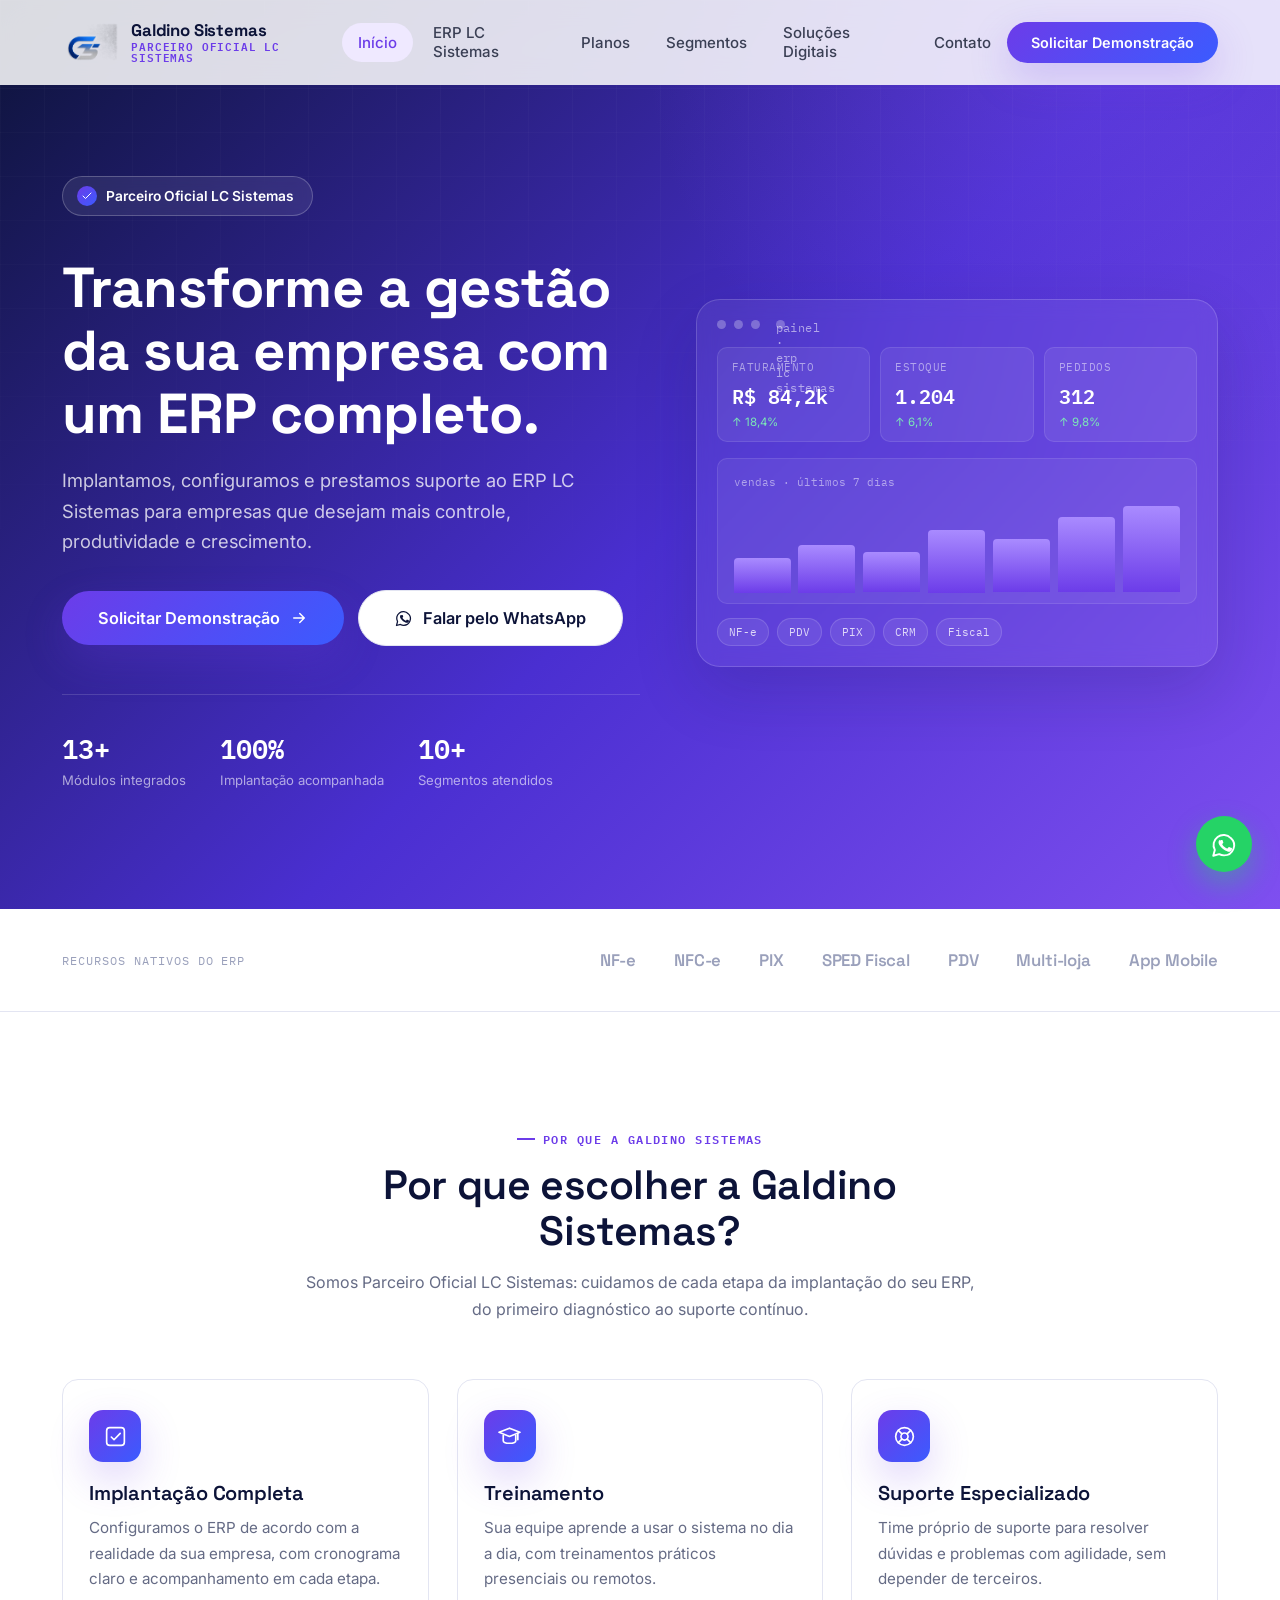
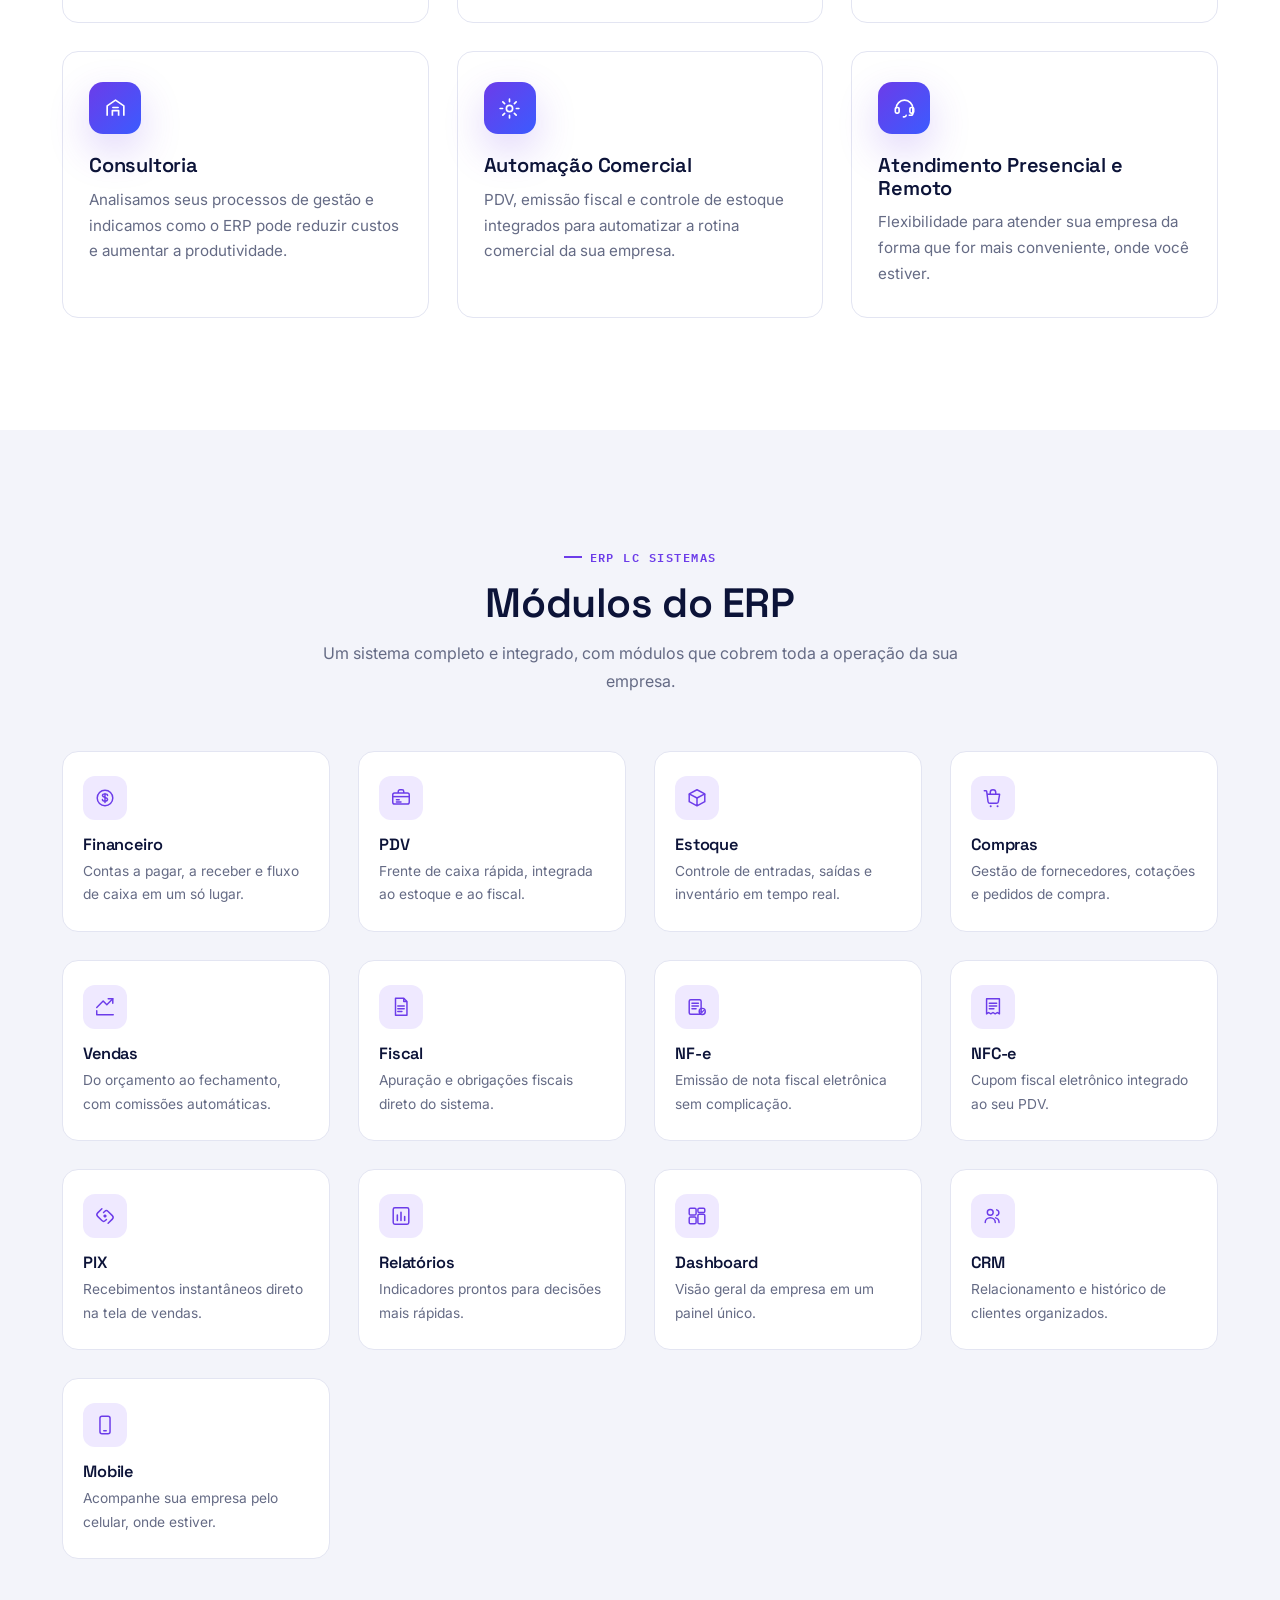
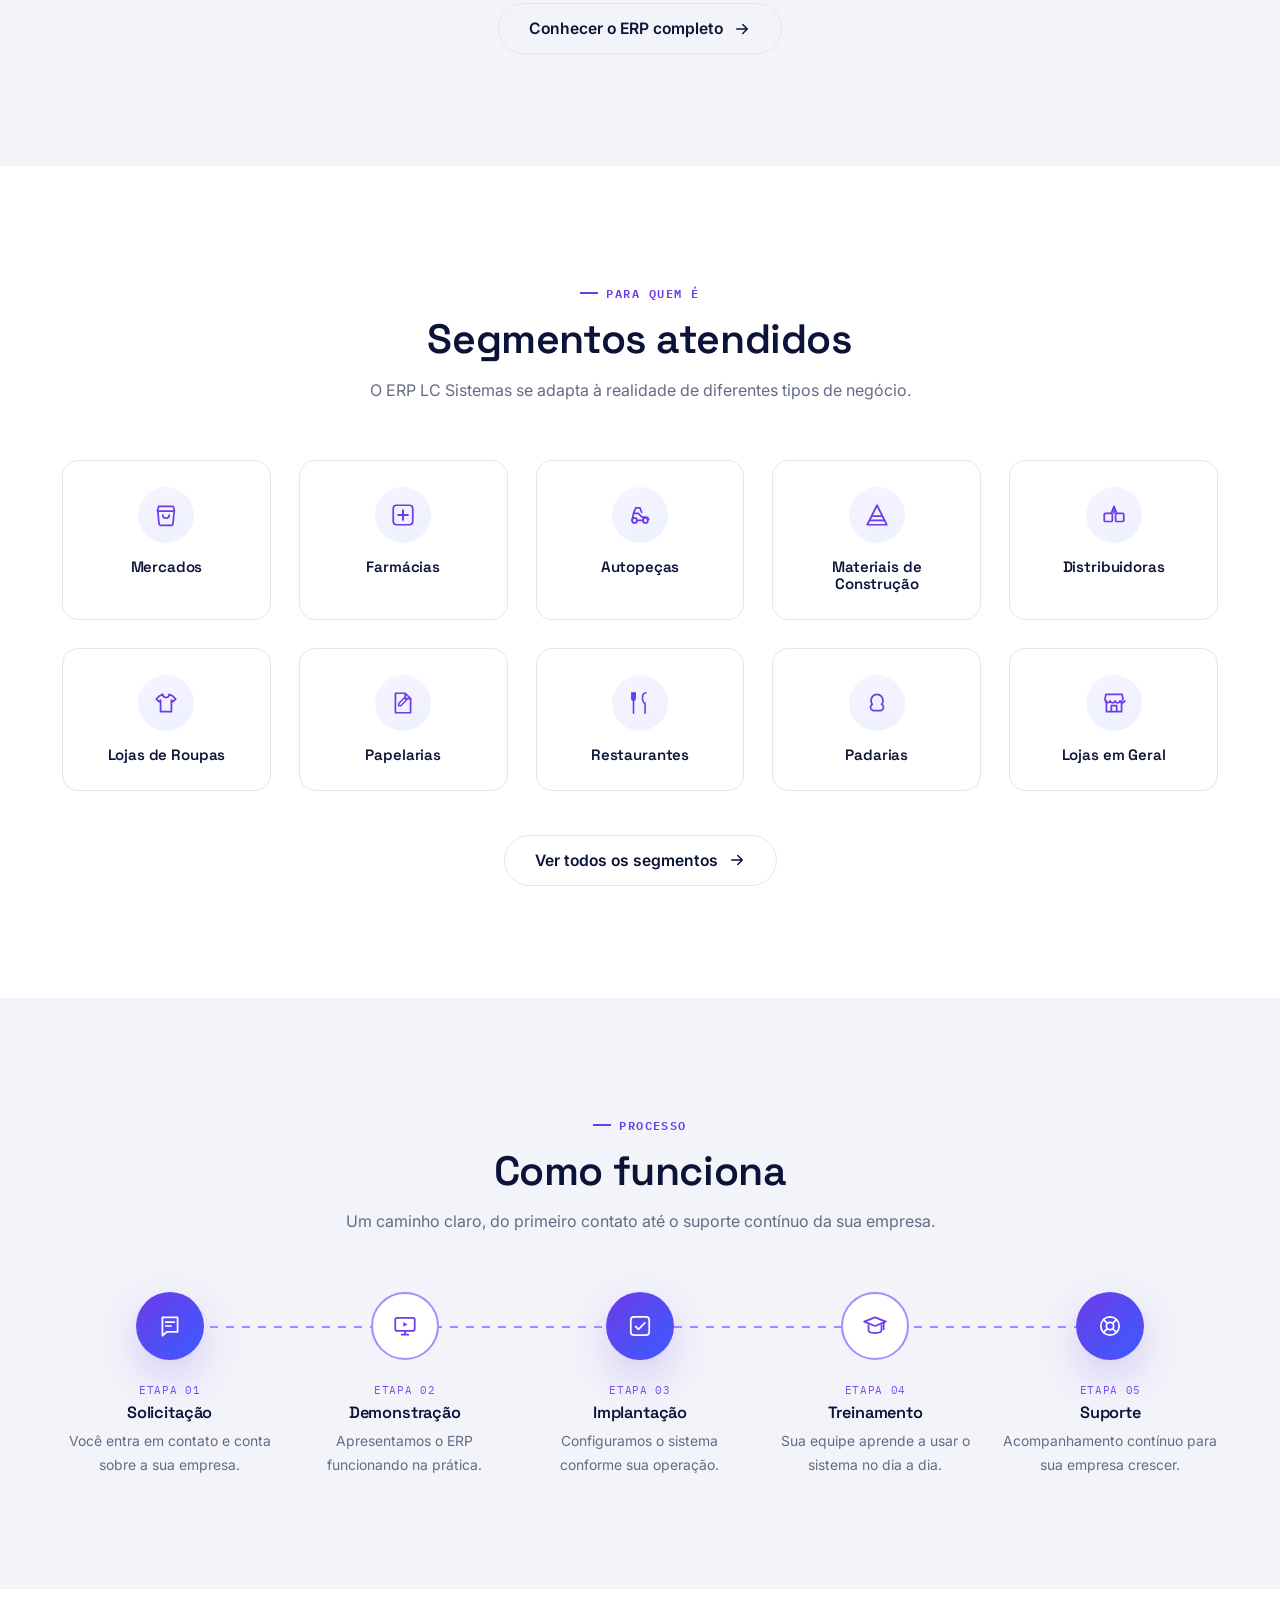
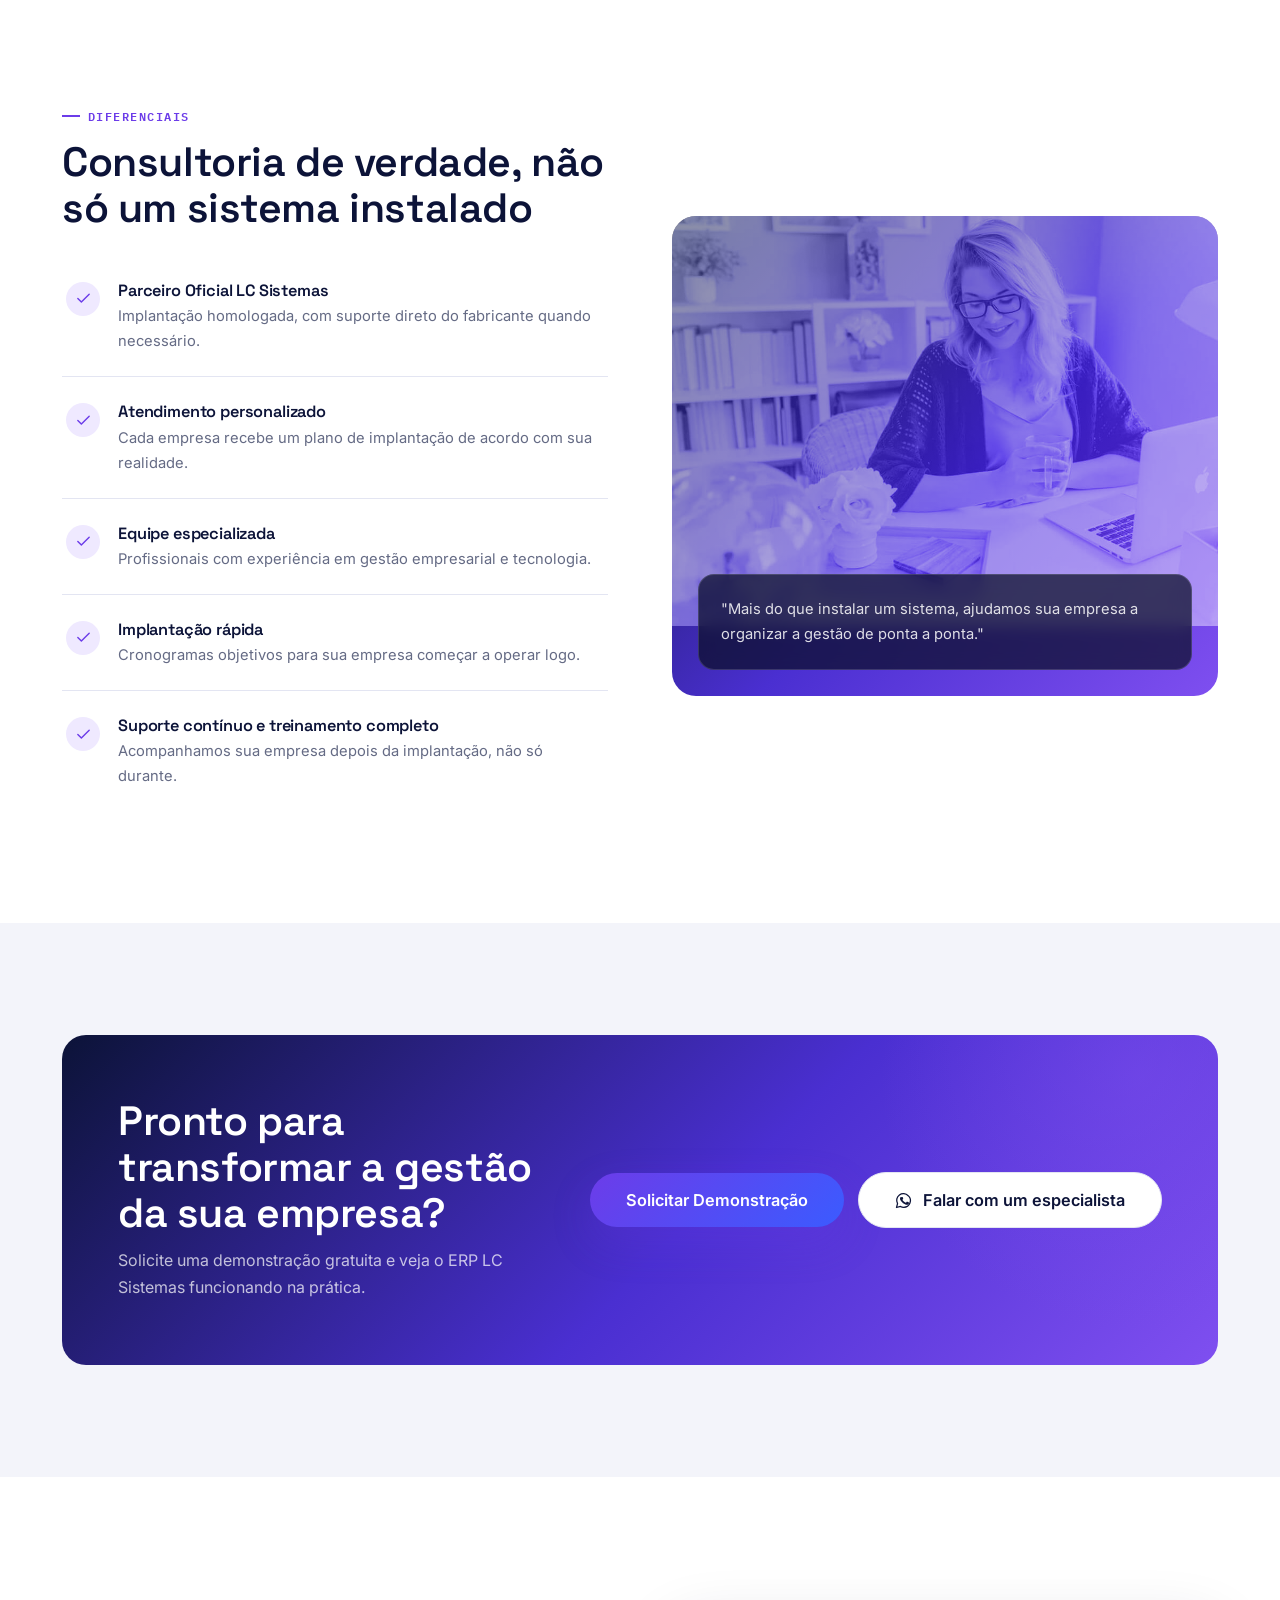
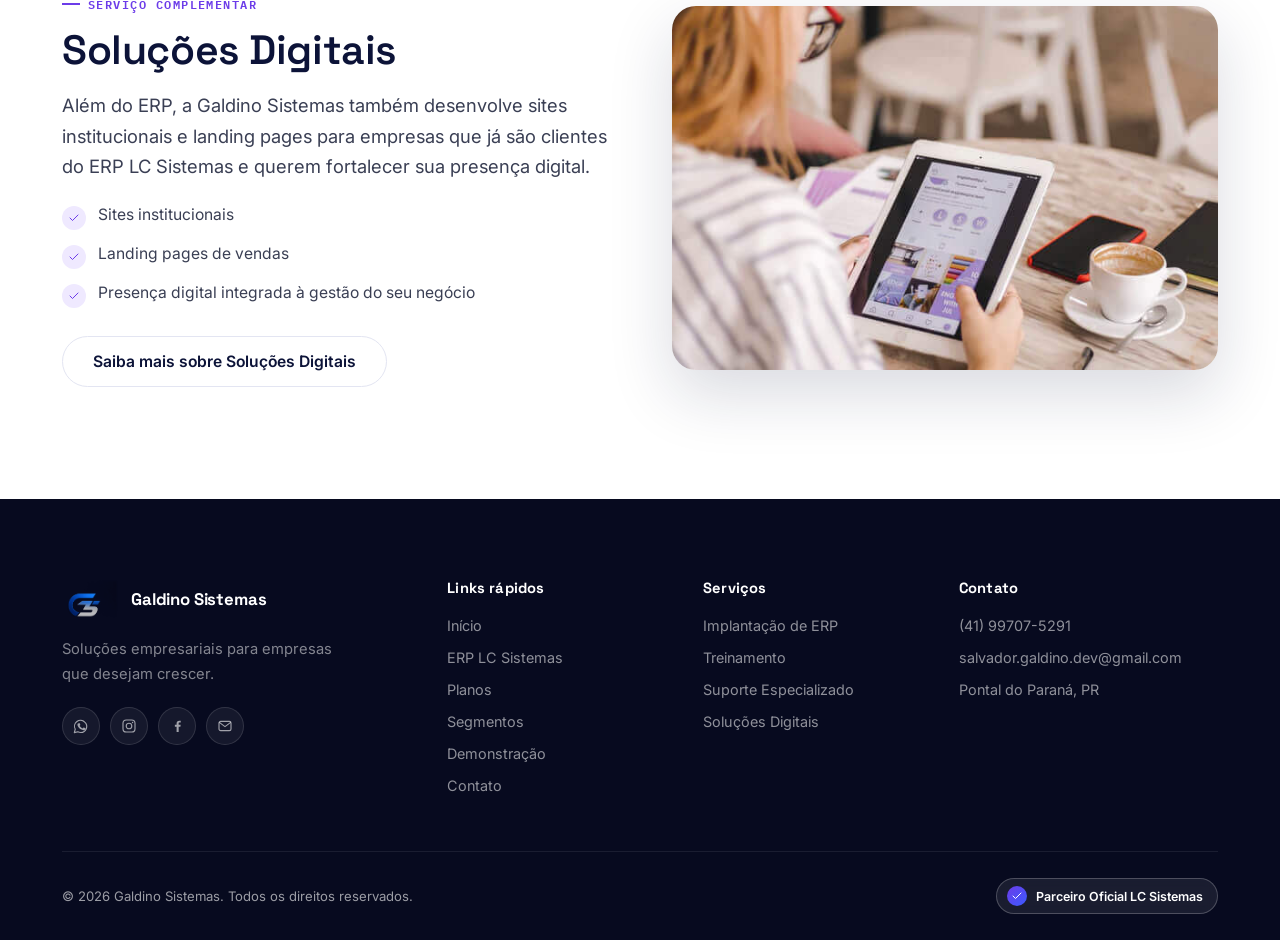
==== commit 7cd4d410: "Adiciona pagina de Planos e Servicos com precos LC Sistemas" ====
--- a/index.html
+++ b/index.html
@@ -105,6 +105,7 @@
     <nav class="main-nav" id="main-nav">
       <a href="index.html">Início</a>
       <a href="erp.html">ERP LC Sistemas</a>
+      <a href="planos.html">Planos</a>
       <a href="segmentos.html">Segmentos</a>
       <a href="index.html#solucoes-digitais">Soluções Digitais</a>
       <a href="contato.html">Contato</a>
@@ -487,6 +488,7 @@
         <ul>
           <li><a href="index.html">Início</a></li>
           <li><a href="erp.html">ERP LC Sistemas</a></li>
+          <li><a href="planos.html">Planos</a></li>
           <li><a href="segmentos.html">Segmentos</a></li>
           <li><a href="demonstracao.html">Demonstração</a></li>
           <li><a href="contato.html">Contato</a></li>
--- a/css/style.css
+++ b/css/style.css
@@ -507,6 +507,84 @@
 .module-card h4 { font-family: var(--font-display); font-size: 1.02rem; color: var(--navy-900); margin-bottom: 6px; font-weight: 600; }
 .module-card p { font-size: 0.86rem; margin: 0; }
 
+/* ---------- 8b. PLANOS / PREÇOS ---------- */
+.plan-filter-row { margin-bottom: 40px; }
+
+.plans-grid { grid-template-columns: repeat(3, 1fr); }
+
+.plan-card {
+  position: relative;
+  display: flex;
+  flex-direction: column;
+  background: var(--white);
+  border: 1px solid var(--line);
+  border-radius: var(--r-lg);
+  padding: 32px 26px;
+  text-align: left;
+  transition: transform 0.3s ease, box-shadow 0.3s ease, border-color 0.3s ease;
+}
+.plan-card:hover { transform: translateY(-6px); box-shadow: var(--shadow-md); border-color: var(--purple-400); }
+.plan-card.featured { border-color: var(--purple-400); box-shadow: var(--shadow-purple); }
+
+.plan-tag {
+  position: absolute;
+  top: -13px;
+  left: 26px;
+  background: var(--grad-accent);
+  color: var(--white);
+  font-family: var(--font-mono);
+  font-size: 0.68rem;
+  font-weight: 600;
+  letter-spacing: 0.06em;
+  text-transform: uppercase;
+  padding: 6px 14px;
+  border-radius: var(--r-pill);
+  box-shadow: var(--shadow-purple);
+}
+
+.plan-card .plan-icon {
+  width: 50px; height: 50px;
+  border-radius: 13px;
+  background: var(--purple-100);
+  color: var(--purple-600);
+  display: flex; align-items: center; justify-content: center;
+  margin-bottom: 18px;
+}
+.plan-card .plan-icon svg { width: 23px; height: 23px; }
+
+.plan-card .plan-cat { margin-bottom: 10px; }
+.plan-card h4 { font-family: var(--font-display); font-size: 1.08rem; color: var(--navy-900); font-weight: 600; margin-bottom: 8px; }
+.plan-card .plan-desc { font-size: 0.88rem; margin-bottom: 22px; flex-grow: 1; }
+
+.plan-price { display: flex; align-items: baseline; gap: 6px; margin-bottom: 22px; }
+.plan-price .price-value { font-family: var(--font-display); font-size: 1.85rem; font-weight: 700; color: var(--navy-900); letter-spacing: -0.01em; }
+.plan-price .price-period { font-size: 0.82rem; color: var(--graphite-500); }
+.plan-price.price-consult .price-value { font-size: 1.12rem; font-weight: 600; }
+
+.plan-card .btn { margin-top: auto; width: 100%; }
+
+.plans-note {
+  display: flex;
+  align-items: flex-start;
+  gap: 16px;
+  background: var(--grad-soft);
+  border: 1px solid var(--purple-100);
+  border-radius: var(--r-lg);
+  padding: 22px 26px;
+  margin-bottom: 52px;
+}
+.plans-note .note-icon {
+  width: 40px; height: 40px; flex-shrink: 0;
+  border-radius: 11px;
+  background: var(--white);
+  color: var(--purple-600);
+  display: flex; align-items: center; justify-content: center;
+  box-shadow: var(--shadow-sm);
+}
+.plans-note .note-icon svg { width: 19px; height: 19px; }
+.plans-note p { font-size: 0.92rem; color: var(--graphite-700); margin: 0; }
+.plans-note strong { color: var(--navy-900); }
+
 /* ---------- 9. SEGMENTOS ---------- */
 .segment-grid { grid-template-columns: repeat(5, 1fr); }
 .segment-card {
--- a/css/responsive.css
+++ b/css/responsive.css
@@ -9,6 +9,7 @@
   .container { padding: 0 26px; }
   .module-grid { grid-template-columns: repeat(3, 1fr); }
   .segment-grid { grid-template-columns: repeat(4, 1fr); }
+  .plans-grid { grid-template-columns: repeat(2, 1fr); }
   .grid-4 { grid-template-columns: repeat(2, 1fr); }
   .footer-grid { grid-template-columns: 1.4fr 1fr 1fr; }
   .footer-grid .footer-col:last-child { grid-column: 1 / -1; }
@@ -75,6 +76,8 @@
   .grid-3 { grid-template-columns: repeat(2, 1fr); }
   .module-grid { grid-template-columns: repeat(3, 1fr); }
   .segment-grid { grid-template-columns: repeat(3, 1fr); }
+  .plans-grid { grid-template-columns: repeat(2, 1fr); }
+  .plans-note { flex-direction: column; }
 
   .timeline-track { grid-template-columns: repeat(5, 1fr); gap: 10px; }
   .timeline-track::before { left: 8%; right: 8%; }
@@ -115,6 +118,12 @@
   .segment-grid { grid-template-columns: repeat(2, 1fr); gap: 14px; }
   .module-card, .segment-card { padding: 18px 14px; }
 
+  .plans-grid { grid-template-columns: 1fr; gap: 16px; }
+  .plan-card { padding: 26px 20px; }
+  .plan-price .price-value { font-size: 1.6rem; }
+  .plans-note { padding: 18px 20px; gap: 12px; }
+  .plans-note p { font-size: 0.88rem; }
+
   .timeline-track { grid-template-columns: 1fr; gap: 30px; }
   .timeline-track::before { top: 0; bottom: 0; left: 34px; right: auto; width: 2px; height: auto; background: repeating-linear-gradient(180deg, var(--purple-400) 0 8px, transparent 8px 16px); }
   .timeline-step { display: flex; align-items: flex-start; gap: 18px; text-align: left; }
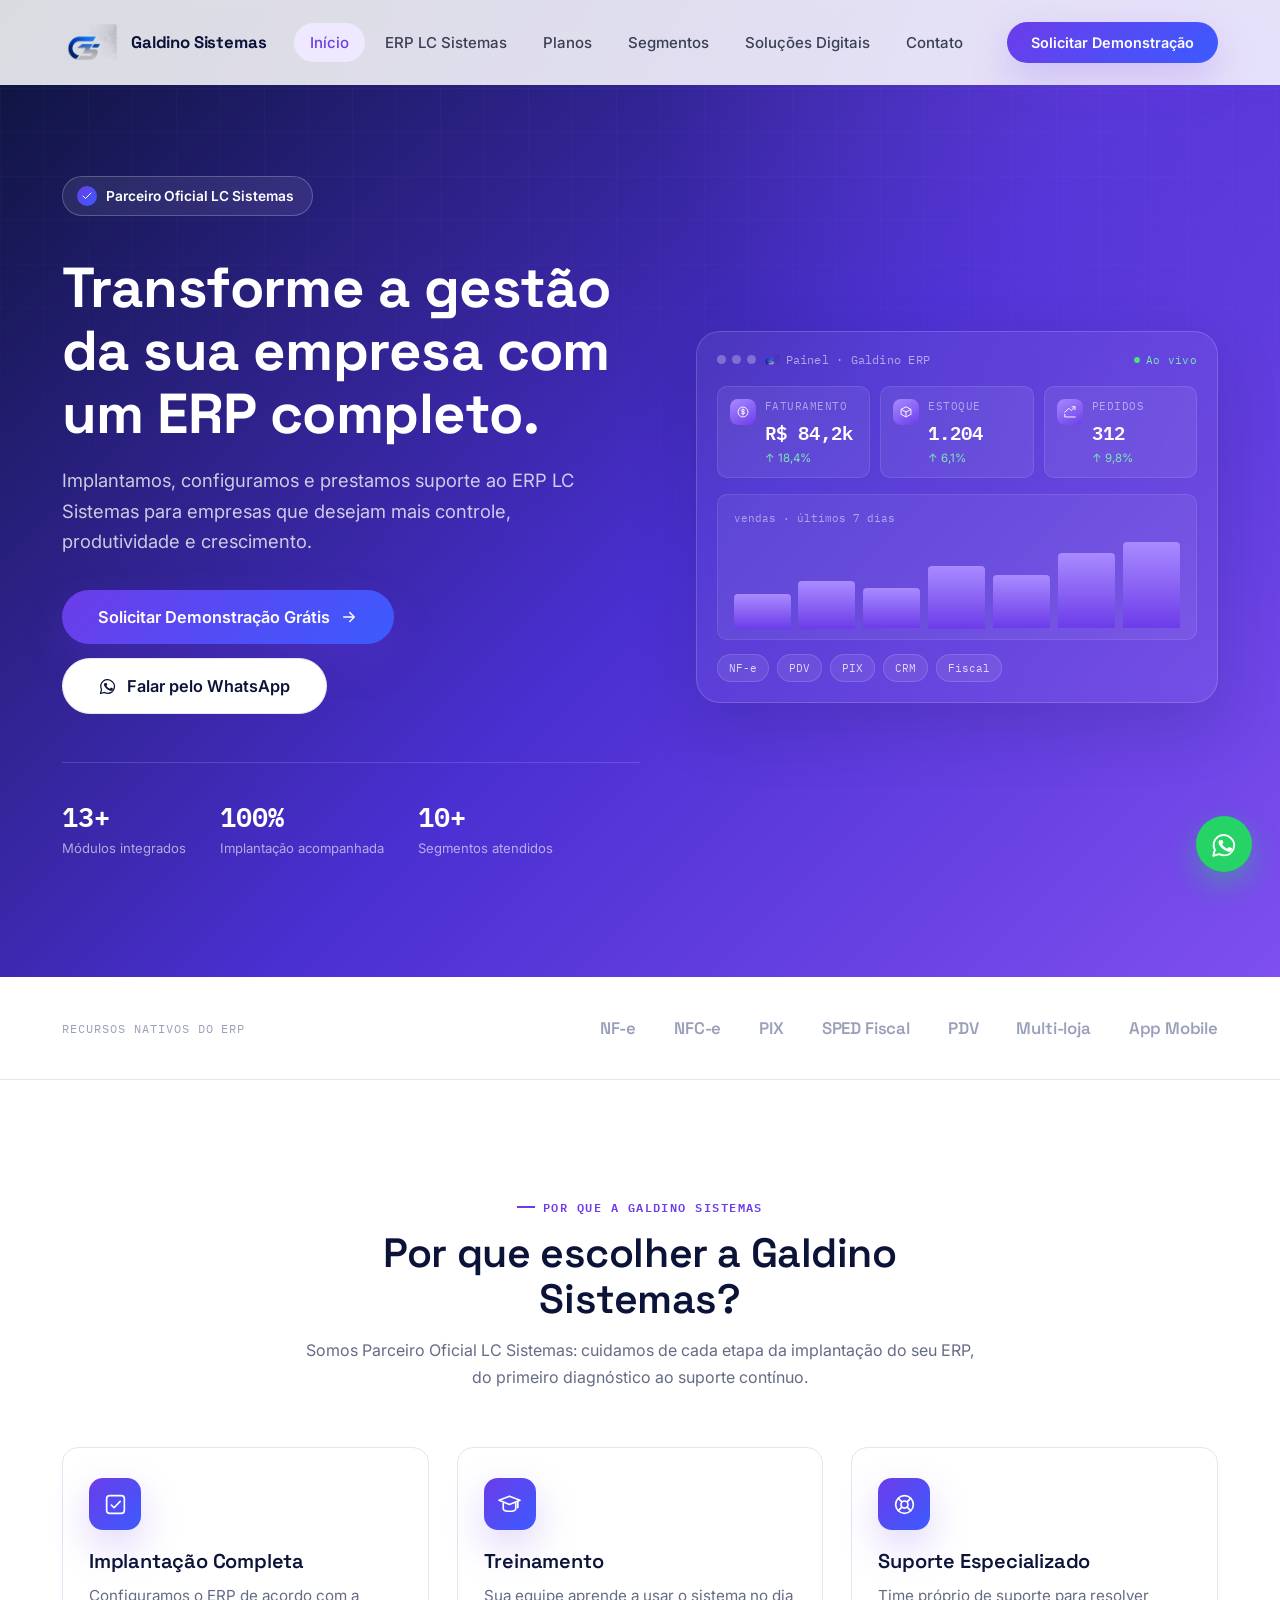
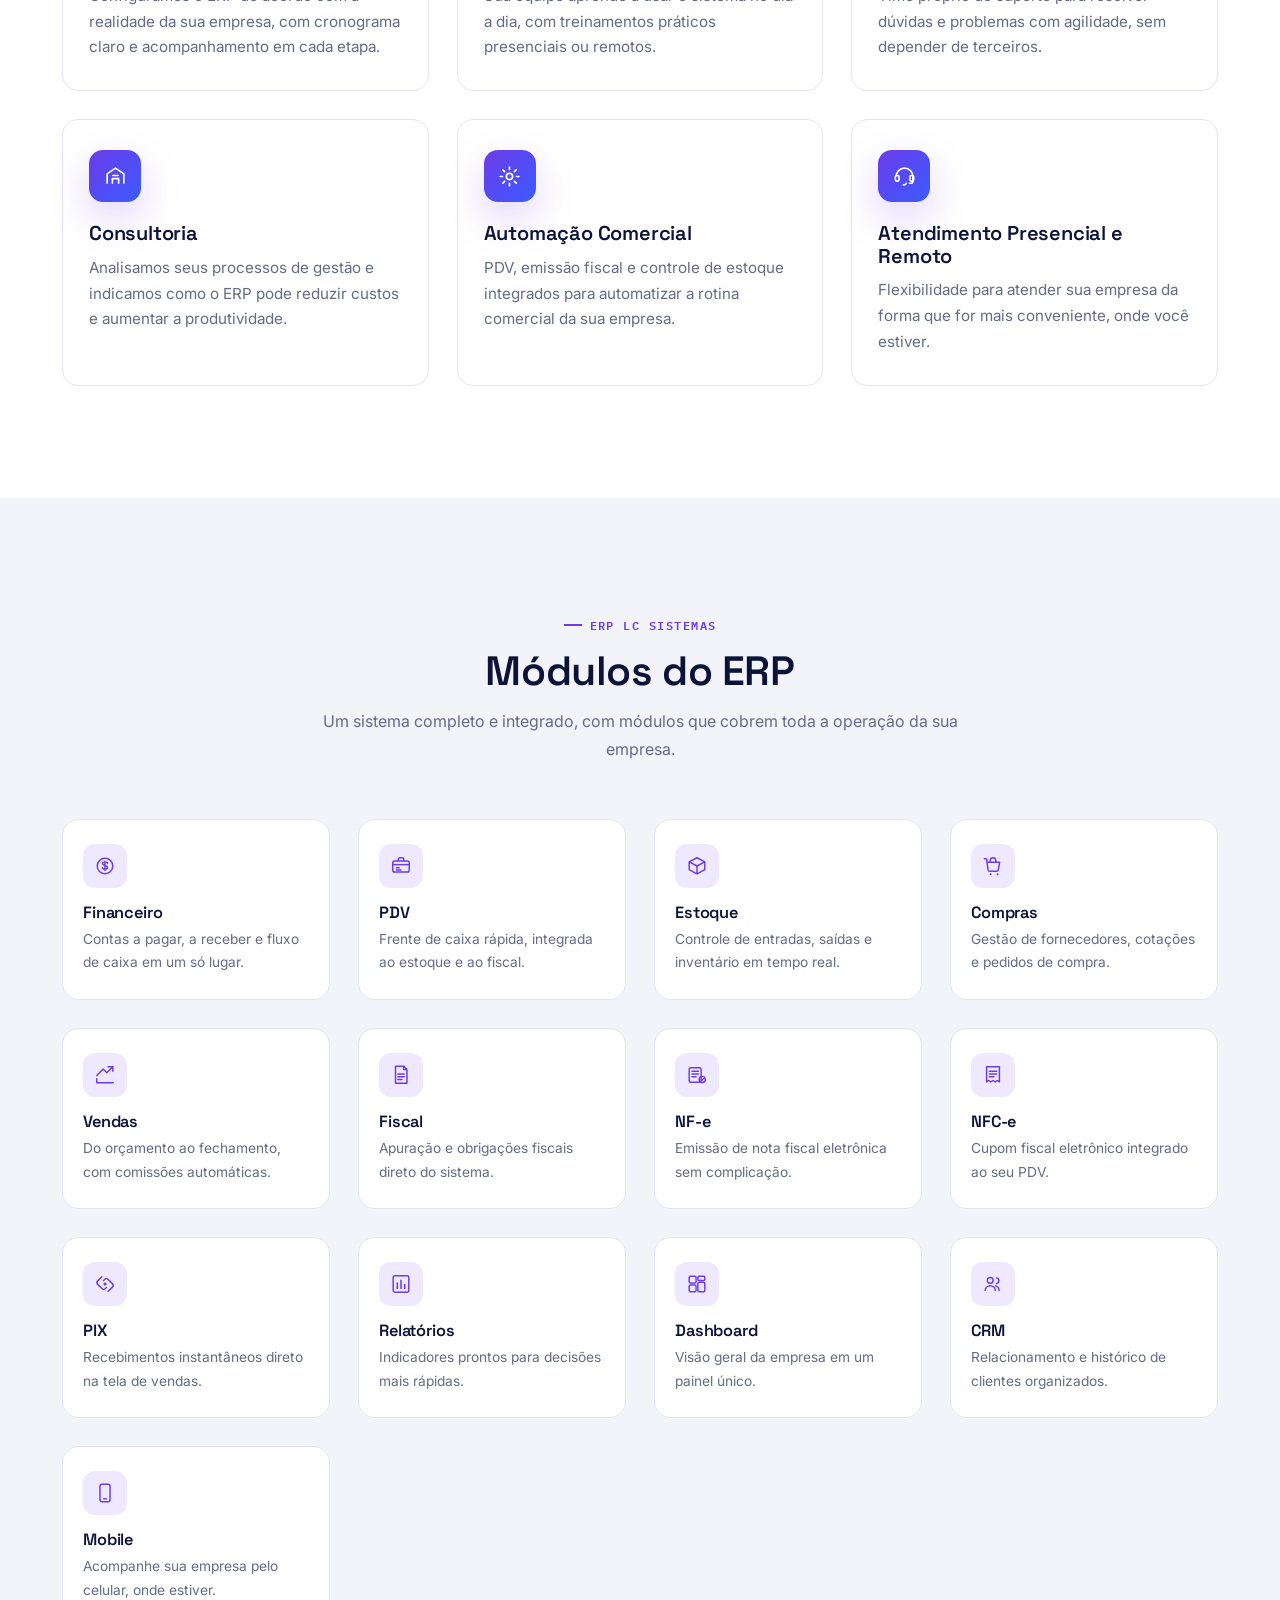
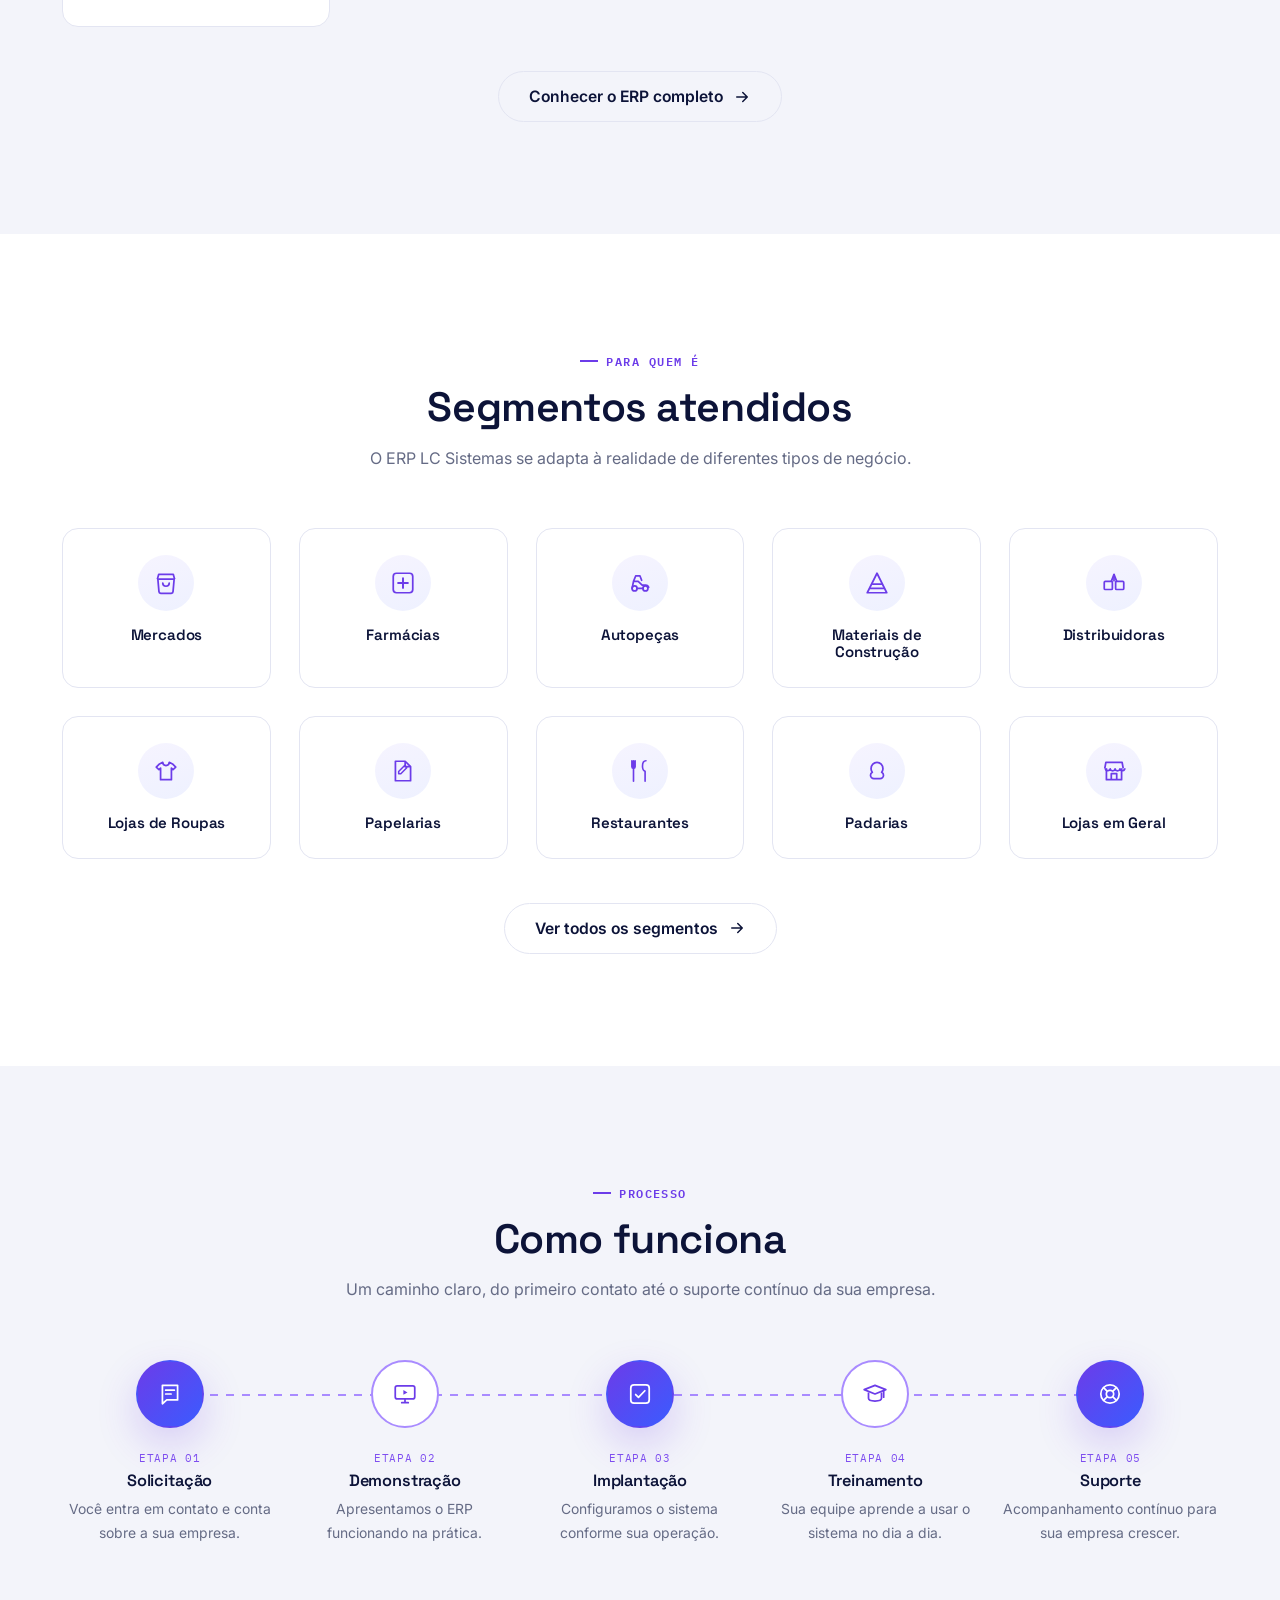
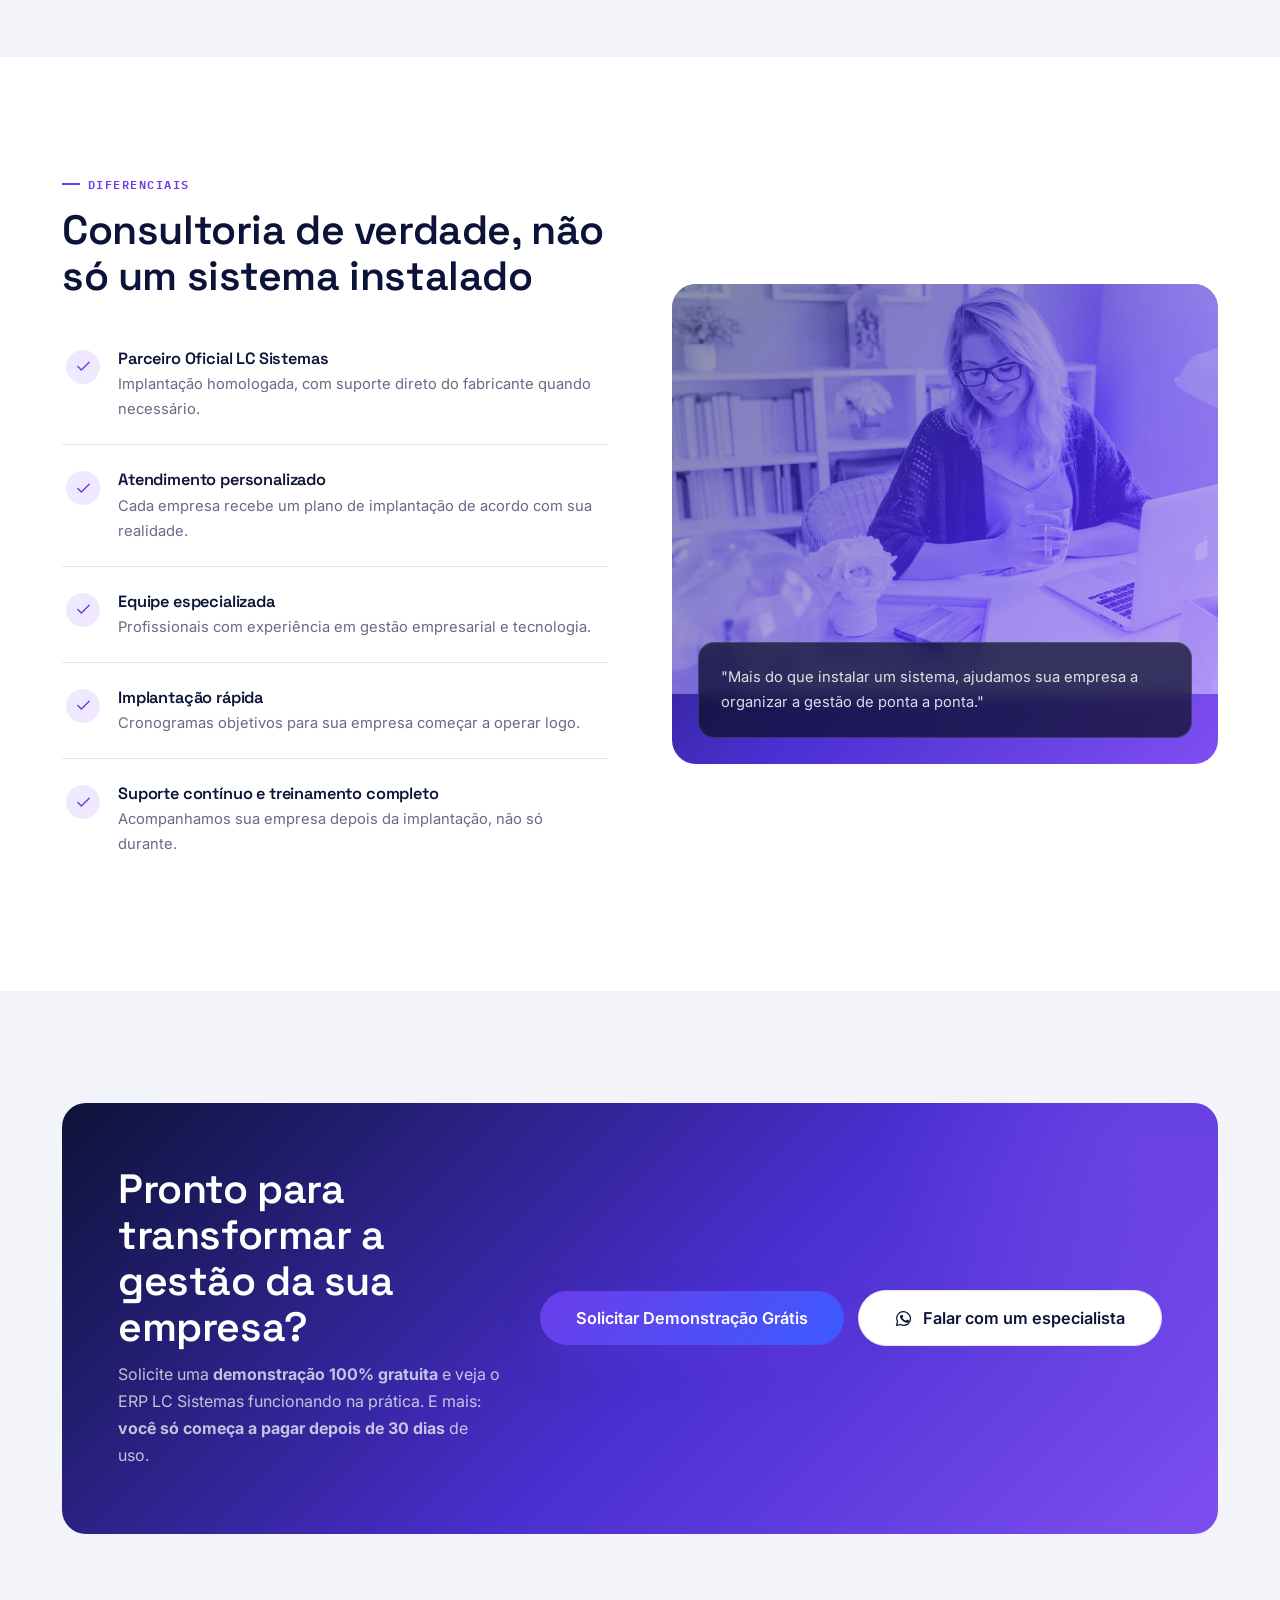
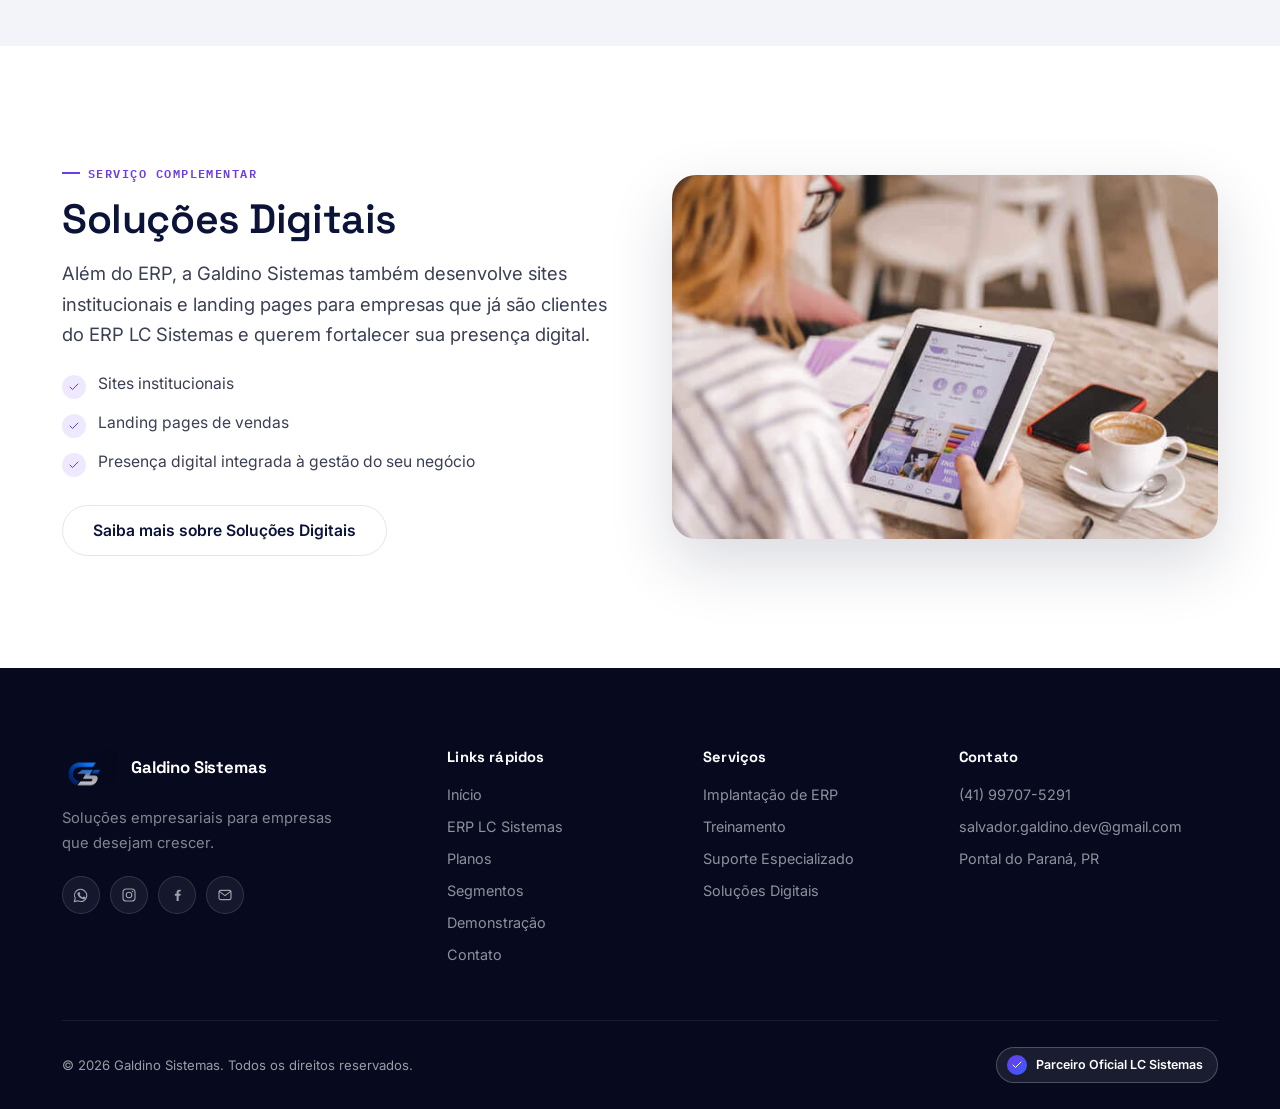
==== commit f4dd9f7f: "sua mensagem aqui" ====
--- a/index.html
+++ b/index.html
@@ -99,7 +99,7 @@
   <div class="container">
     <a href="index.html" class="brand">
       <img src="img/galdino-logo.png" alt="Galdino Sistemas">
-      <span class="brand-text"><strong>Galdino Sistemas</strong><span>Parceiro Oficial LC Sistemas</span></span>
+      <span class="brand-text"><strong>Galdino Sistemas</strong></span>
     </a>
 
     <nav class="main-nav" id="main-nav">
@@ -138,7 +138,7 @@
         <p class="lead">Implantamos, configuramos e prestamos suporte ao ERP LC Sistemas para empresas que desejam mais controle, produtividade e crescimento.</p>
         <div class="btn-row">
           <a href="demonstracao.html" class="btn btn-primary btn-lg">
-            Solicitar Demonstração
+            Solicitar Demonstração Grátis
             <svg class="icon"><use href="#icon-arrow-right"></use></svg>
           </a>
           <a href="https://wa.me/5541997075291" target="_blank" rel="noopener" class="btn btn-whatsapp btn-lg">
@@ -166,24 +166,37 @@
       <!-- Elemento assinatura: mockup animado do dashboard do ERP -->
       <div class="dash-mock" aria-hidden="true">
         <div class="dash-topbar">
-          <span></span><span></span><span></span>
-          <span class="dash-title">painel · erp lc sistemas</span>
+          <div class="dash-topbar-dots"><span></span><span></span><span></span></div>
+          <div class="dash-brand">
+            <img src="img/galdino-logo.png" alt="">
+            <span class="dash-title">Painel · Galdino ERP</span>
+          </div>
+          <span class="dash-live"><span class="dash-live-dot"></span>Ao vivo</span>
         </div>
         <div class="dash-kpis">
           <div class="dash-kpi">
-            <div class="kpi-label">Faturamento</div>
-            <div class="kpi-value">R$ 84,2k</div>
-            <div class="kpi-trend">↑ 18,4%</div>
+            <span class="kpi-icon"><svg class="icon"><use href="#icon-financeiro"></use></svg></span>
+            <div class="kpi-body">
+              <div class="kpi-label">Faturamento</div>
+              <div class="kpi-value">R$ 84,2k</div>
+              <div class="kpi-trend">↑ 18,4%</div>
+            </div>
           </div>
           <div class="dash-kpi">
-            <div class="kpi-label">Estoque</div>
-            <div class="kpi-value">1.204</div>
-            <div class="kpi-trend">↑ 6,1%</div>
+            <span class="kpi-icon"><svg class="icon"><use href="#icon-estoque"></use></svg></span>
+            <div class="kpi-body">
+              <div class="kpi-label">Estoque</div>
+              <div class="kpi-value">1.204</div>
+              <div class="kpi-trend">↑ 6,1%</div>
+            </div>
           </div>
           <div class="dash-kpi">
-            <div class="kpi-label">Pedidos</div>
-            <div class="kpi-value">312</div>
-            <div class="kpi-trend">↑ 9,8%</div>
+            <span class="kpi-icon"><svg class="icon"><use href="#icon-vendas"></use></svg></span>
+            <div class="kpi-body">
+              <div class="kpi-label">Pedidos</div>
+              <div class="kpi-value">312</div>
+              <div class="kpi-trend">↑ 9,8%</div>
+            </div>
           </div>
         </div>
         <div class="dash-chart">
@@ -427,10 +440,10 @@
       <div class="cta-banner reveal">
         <div>
           <h2>Pronto para transformar a gestão da sua empresa?</h2>
-          <p>Solicite uma demonstração gratuita e veja o ERP LC Sistemas funcionando na prática.</p>
+          <p>Solicite uma <strong>demonstração 100% gratuita</strong> e veja o ERP LC Sistemas funcionando na prática. E mais: <strong>você só começa a pagar depois de 30 dias</strong> de uso.</p>
         </div>
         <div class="btn-row">
-          <a href="demonstracao.html" class="btn btn-primary btn-lg">Solicitar Demonstração</a>
+          <a href="demonstracao.html" class="btn btn-primary btn-lg">Solicitar Demonstração Grátis</a>
           <a href="https://wa.me/5541997075291" target="_blank" rel="noopener" class="btn btn-whatsapp btn-lg">
             <svg class="icon"><use href="#icon-whatsapp"></use></svg>
             Falar com um especialista
--- a/css/style.css
+++ b/css/style.css
@@ -396,31 +396,70 @@
   backdrop-filter: blur(10px);
   box-shadow: var(--shadow-lg);
   animation: float-panel 7s ease-in-out infinite;
+  overflow: hidden;
 }
 .dash-mock .dash-topbar {
   display: flex;
   align-items: center;
   gap: 8px;
   margin-bottom: 18px;
-}
-.dash-mock .dash-topbar span { width: 9px; height: 9px; border-radius: 50%; background: rgba(255,255,255,0.28); }
-.dash-mock .dash-topbar .dash-title {
-  margin-left: 8px;
+  min-width: 0;
+}
+.dash-mock .dash-topbar-dots { display: flex; align-items: center; gap: 6px; flex: none; }
+.dash-mock .dash-topbar-dots span { width: 9px; height: 9px; border-radius: 50%; background: rgba(255,255,255,0.28); }
+.dash-mock .dash-brand { display: flex; align-items: center; gap: 6px; min-width: 0; overflow: hidden; }
+.dash-mock .dash-brand img { width: 16px; height: 16px; object-fit: contain; flex: none; border-radius: 4px; }
+.dash-mock .dash-title {
   font-family: var(--font-mono);
   font-size: 0.72rem;
   color: rgba(255,255,255,0.55);
-  letter-spacing: 0.04em;
-}
+  letter-spacing: 0.02em;
+  white-space: nowrap;
+  overflow: hidden;
+  text-overflow: ellipsis;
+  min-width: 0;
+}
+.dash-mock .dash-live {
+  margin-left: auto;
+  flex: none;
+  display: flex;
+  align-items: center;
+  gap: 6px;
+  font-family: var(--font-mono);
+  font-size: 0.66rem;
+  color: #7ce8b6;
+  letter-spacing: 0.03em;
+  white-space: nowrap;
+}
+.dash-mock .dash-live-dot { width: 6px; height: 6px; border-radius: 50%; background: #4ade80; animation: live-pulse 1.8s ease-in-out infinite; }
+
 .dash-kpis { display: grid; grid-template-columns: repeat(3, 1fr); gap: 10px; margin-bottom: 16px; }
 .dash-kpi {
+  display: flex;
+  align-items: flex-start;
+  gap: 9px;
   background: rgba(255,255,255,0.07);
   border: 1px solid rgba(255,255,255,0.1);
   border-radius: var(--r-sm);
-  padding: 12px 14px;
-}
-.dash-kpi .kpi-label { font-size: 0.68rem; color: rgba(255,255,255,0.5); text-transform: uppercase; letter-spacing: 0.05em; font-family: var(--font-mono); }
-.dash-kpi .kpi-value { font-family: var(--font-mono); font-size: 1.28rem; font-weight: 600; color: var(--white); margin-top: 6px; }
-.dash-kpi .kpi-trend { font-size: 0.72rem; color: #7ce8b6; margin-top: 3px; }
+  padding: 12px 12px;
+  min-width: 0;
+}
+.dash-kpi .kpi-icon {
+  flex: none;
+  width: 26px;
+  height: 26px;
+  border-radius: 8px;
+  display: flex;
+  align-items: center;
+  justify-content: center;
+  background: linear-gradient(150deg, #a98bff, #6c3ce9);
+  color: var(--white);
+}
+.dash-kpi .kpi-icon .icon { width: 14px; height: 14px; }
+.dash-kpi .kpi-body { min-width: 0; }
+.dash-kpi .kpi-label { font-size: 0.66rem; color: rgba(255,255,255,0.5); text-transform: uppercase; letter-spacing: 0.05em; font-family: var(--font-mono); white-space: nowrap; overflow: hidden; text-overflow: ellipsis; }
+.dash-kpi .kpi-value { font-family: var(--font-mono); font-size: 1.2rem; font-weight: 600; color: var(--white); margin-top: 5px; white-space: nowrap; }
+.dash-kpi .kpi-trend { font-size: 0.72rem; color: #7ce8b6; margin-top: 3px; white-space: nowrap; }
 
 .dash-chart {
   background: rgba(255,255,255,0.06);
@@ -429,7 +468,7 @@
   padding: 16px 16px 10px;
   margin-bottom: 14px;
 }
-.dash-chart .chart-label { font-family: var(--font-mono); font-size: 0.7rem; color: rgba(255,255,255,0.5); margin-bottom: 12px; }
+.dash-chart .chart-label { font-family: var(--font-mono); font-size: 0.7rem; color: rgba(255,255,255,0.5); margin-bottom: 12px; white-space: nowrap; overflow: hidden; text-overflow: ellipsis; }
 .chart-bars { display: flex; align-items: flex-end; gap: 8px; height: 92px; }
 .chart-bars span {
   flex: 1;
@@ -451,6 +490,10 @@
 }
 
 @keyframes grow-bar { to { transform: scaleY(1); } }
+@keyframes live-pulse {
+  0%, 100% { opacity: 1; box-shadow: 0 0 0 0 rgba(74,222,128,0.5); }
+  50% { opacity: .6; box-shadow: 0 0 0 4px rgba(74,222,128,0); }
+}
 @keyframes float-panel {
   0%, 100% { transform: translateY(0); }
   50% { transform: translateY(-10px); }
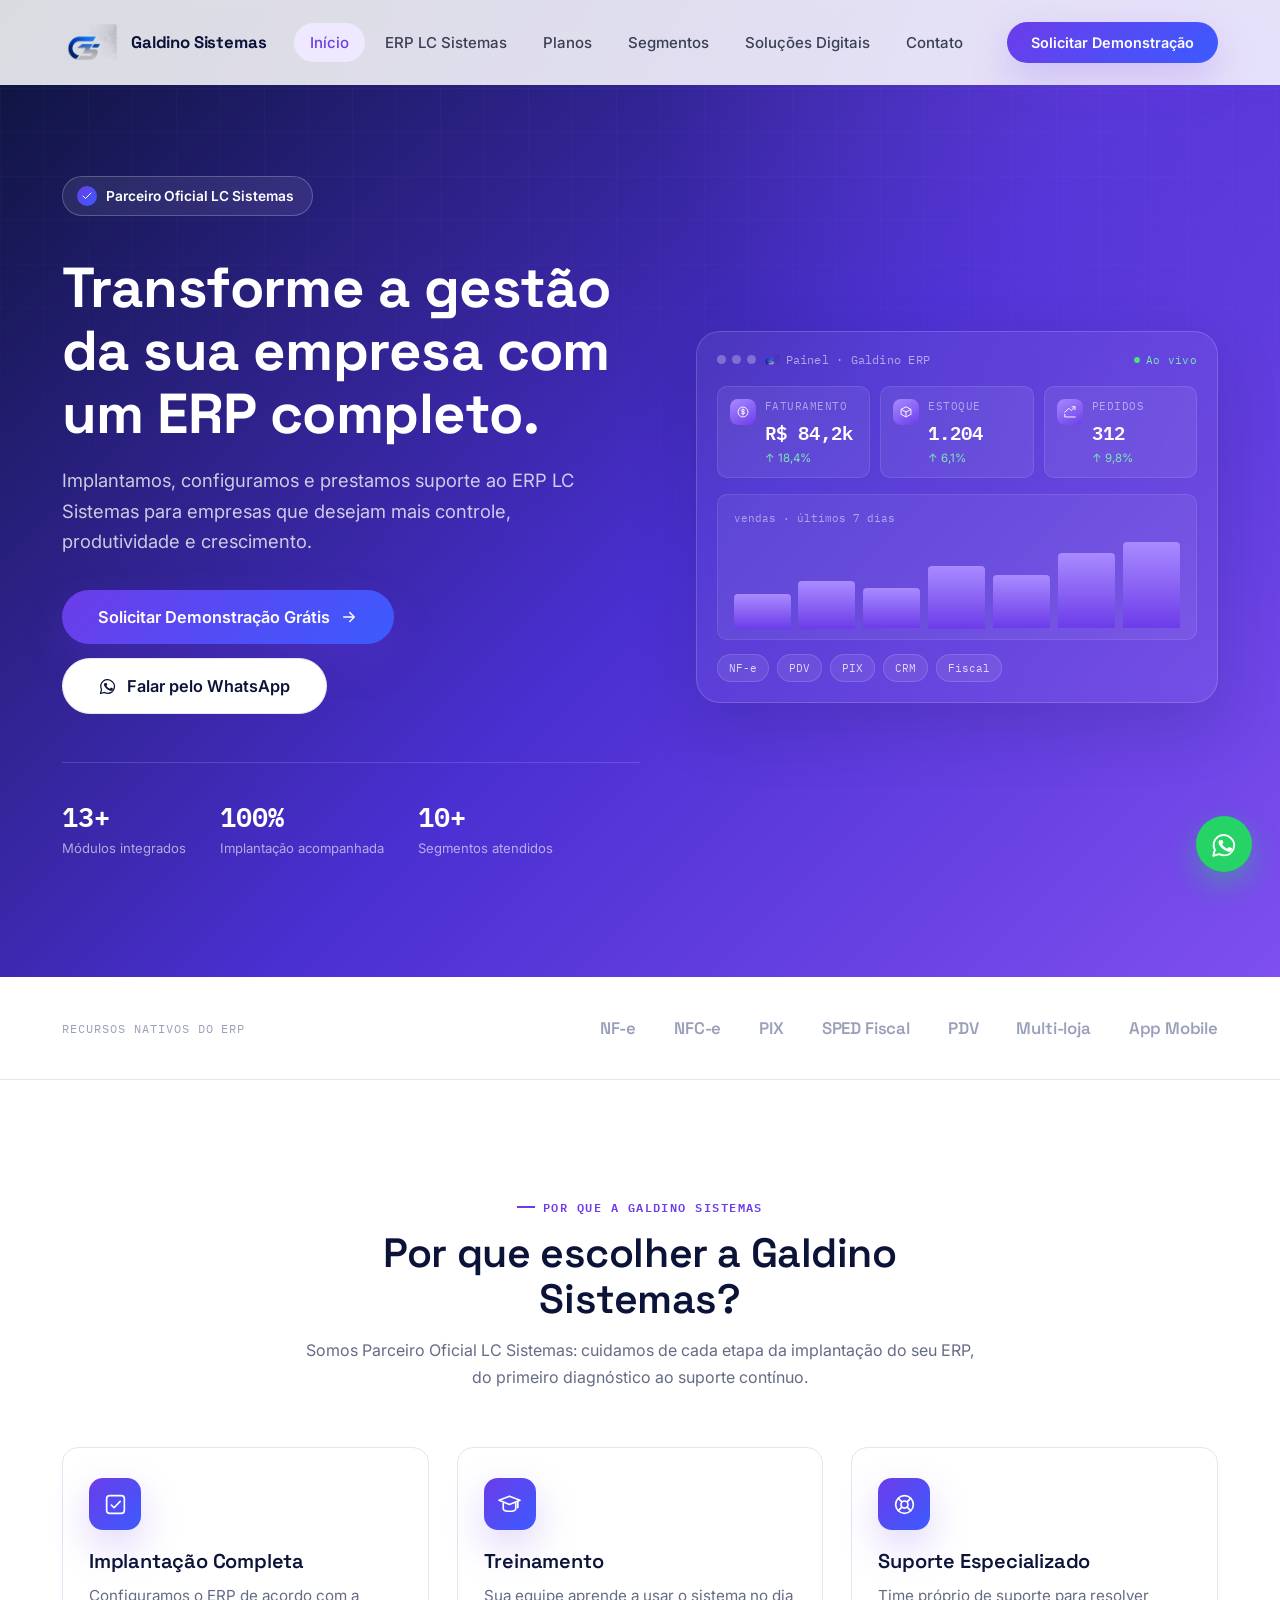
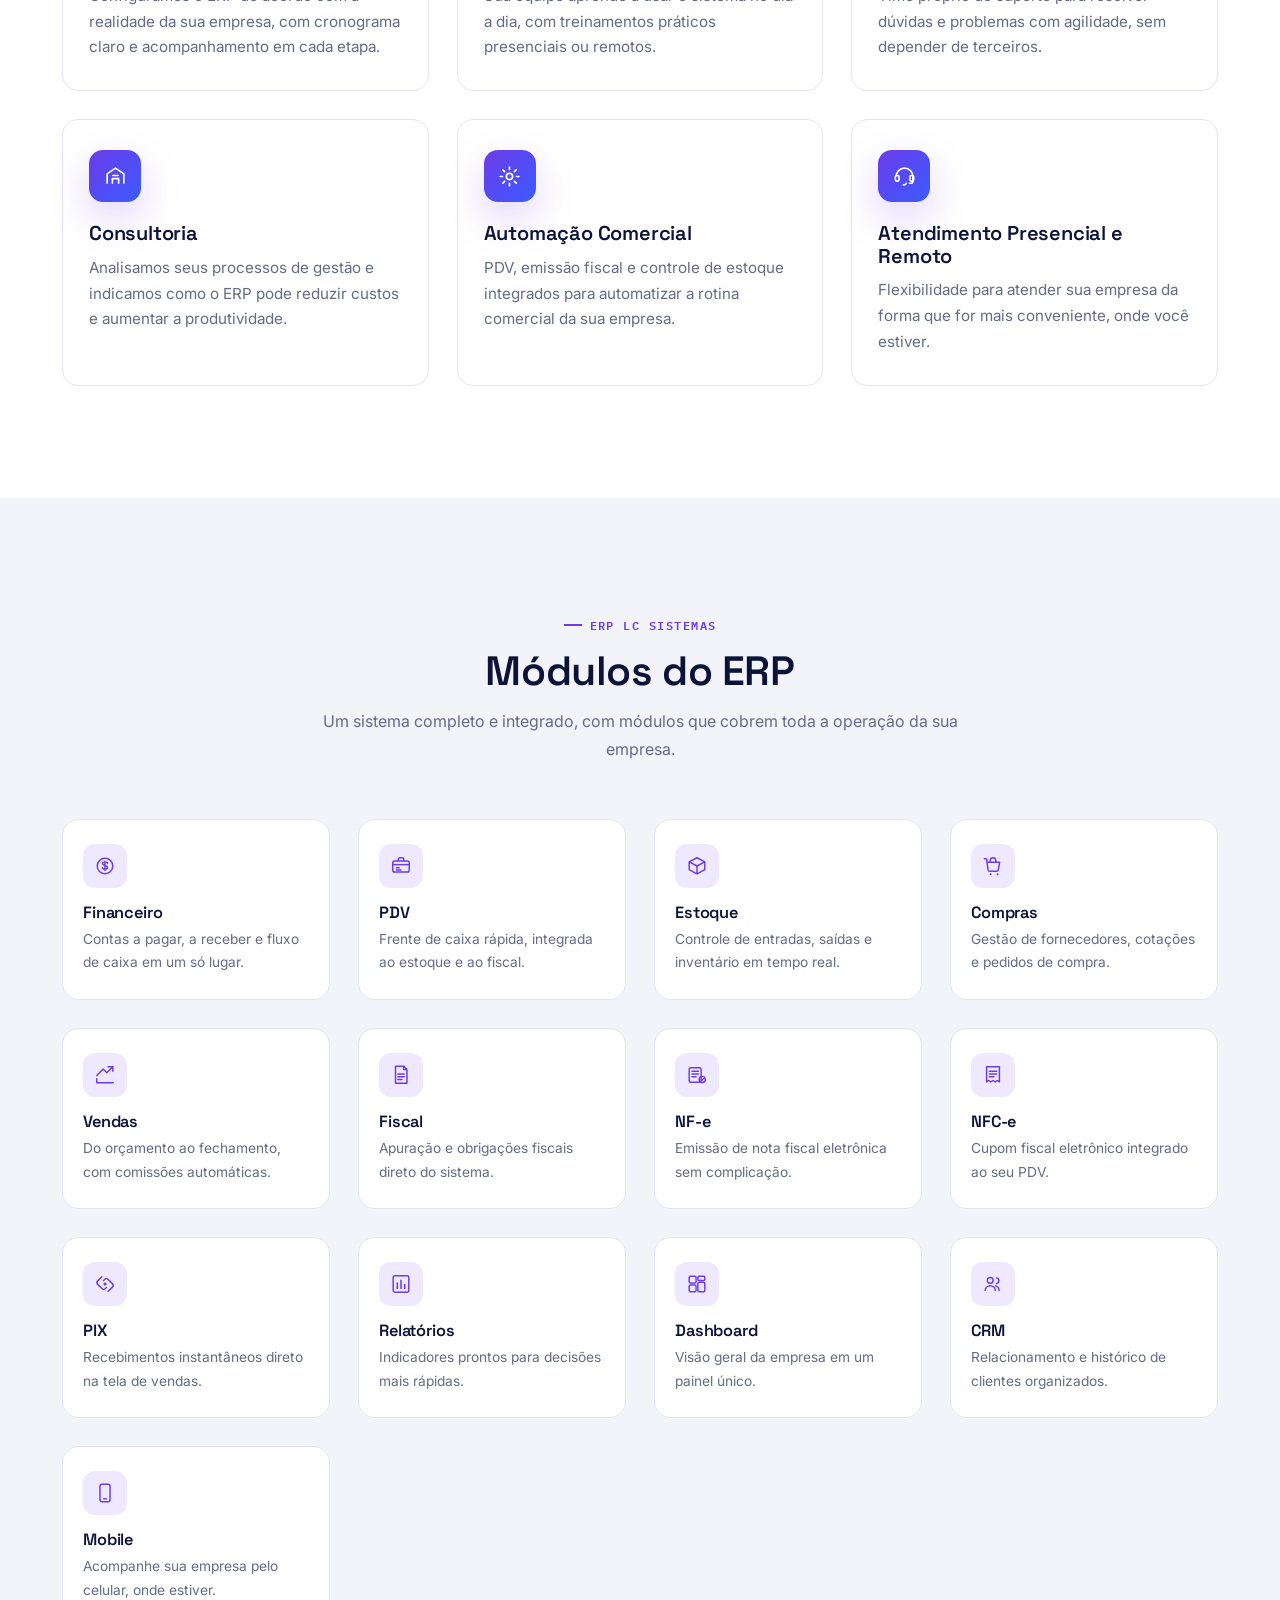
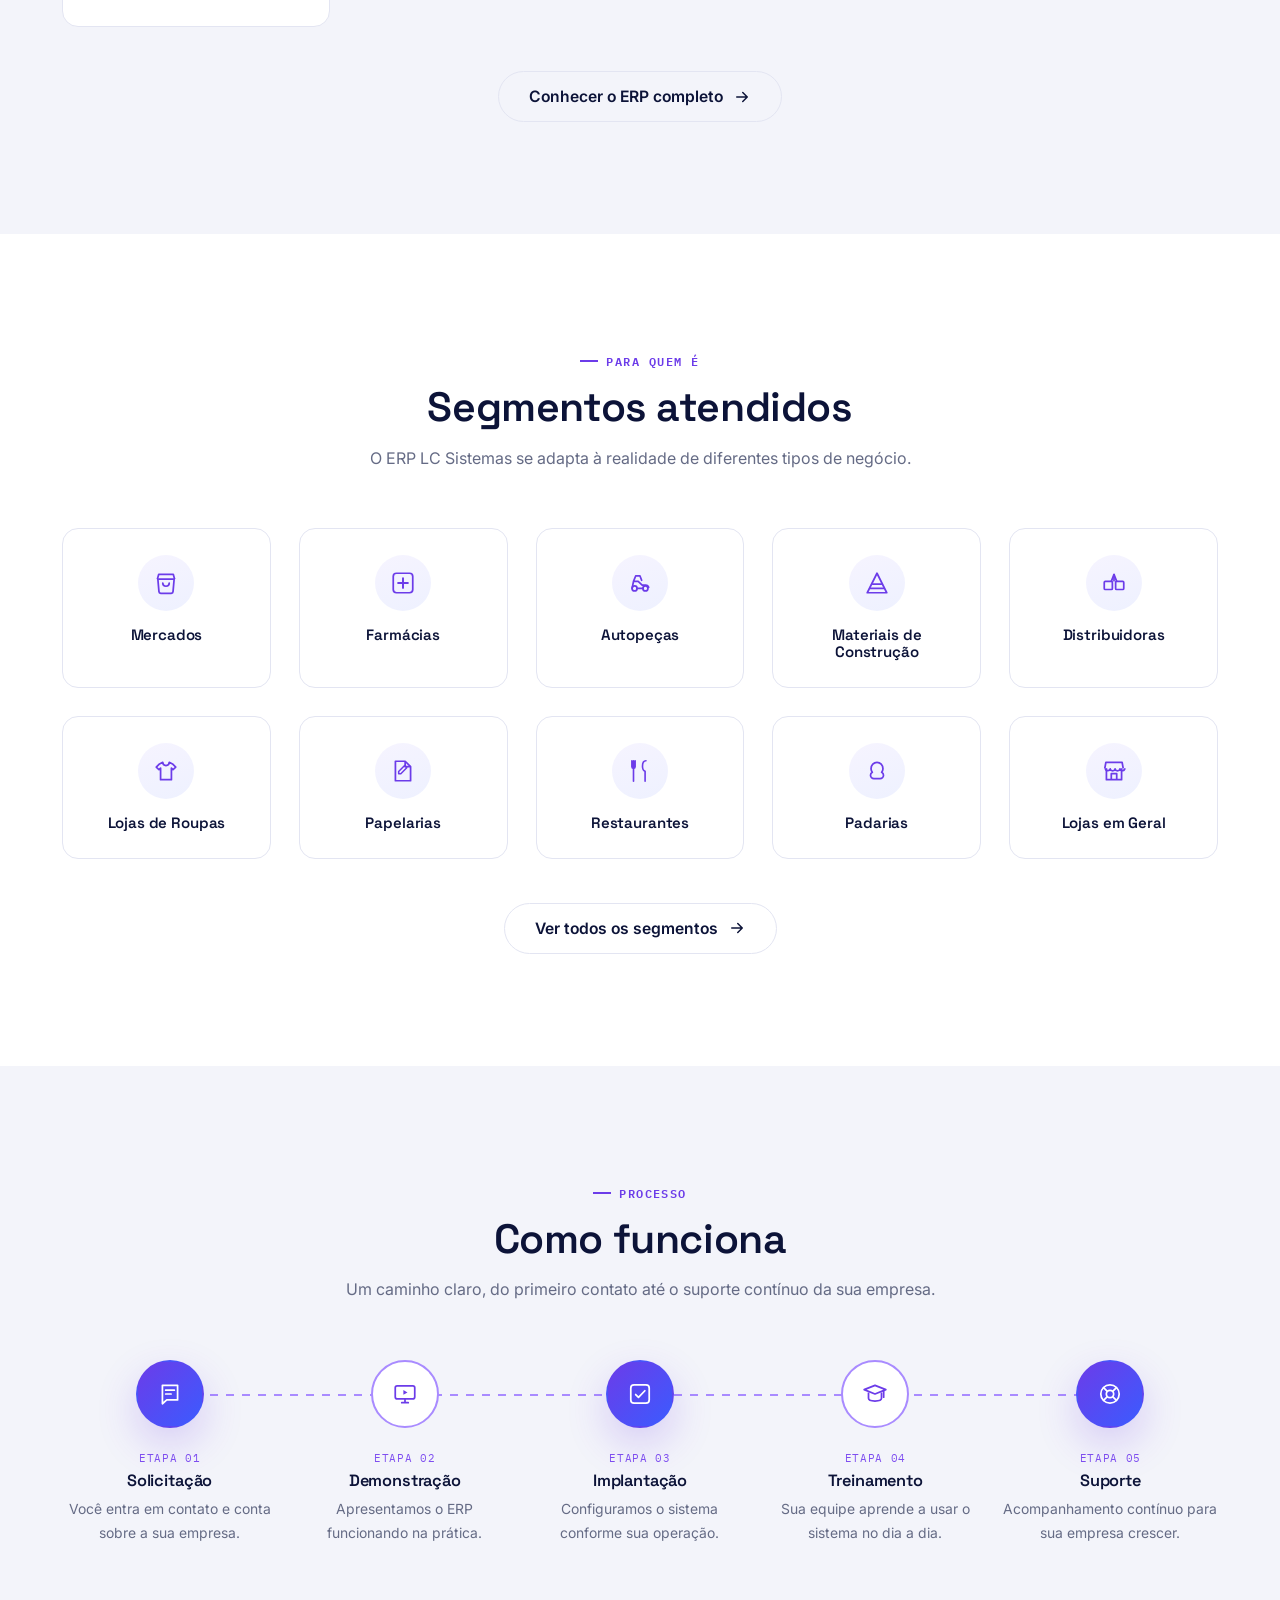
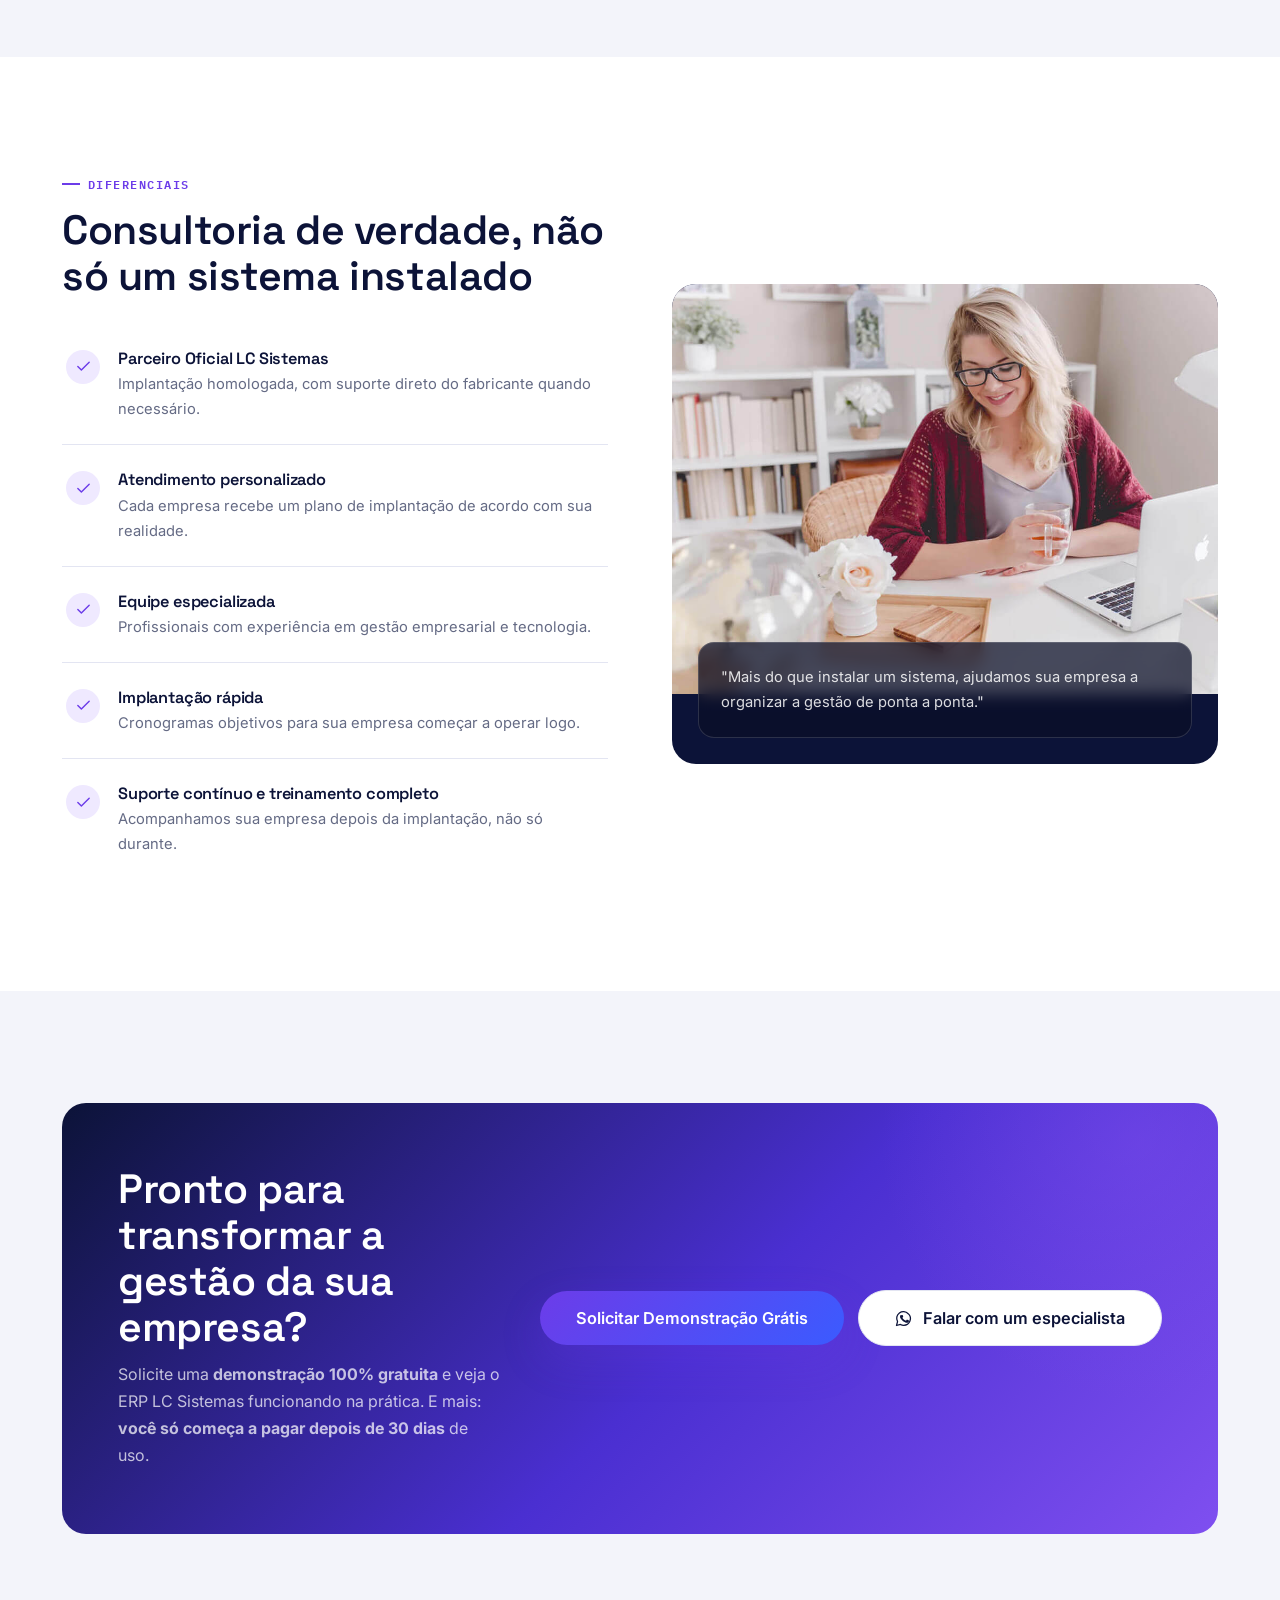
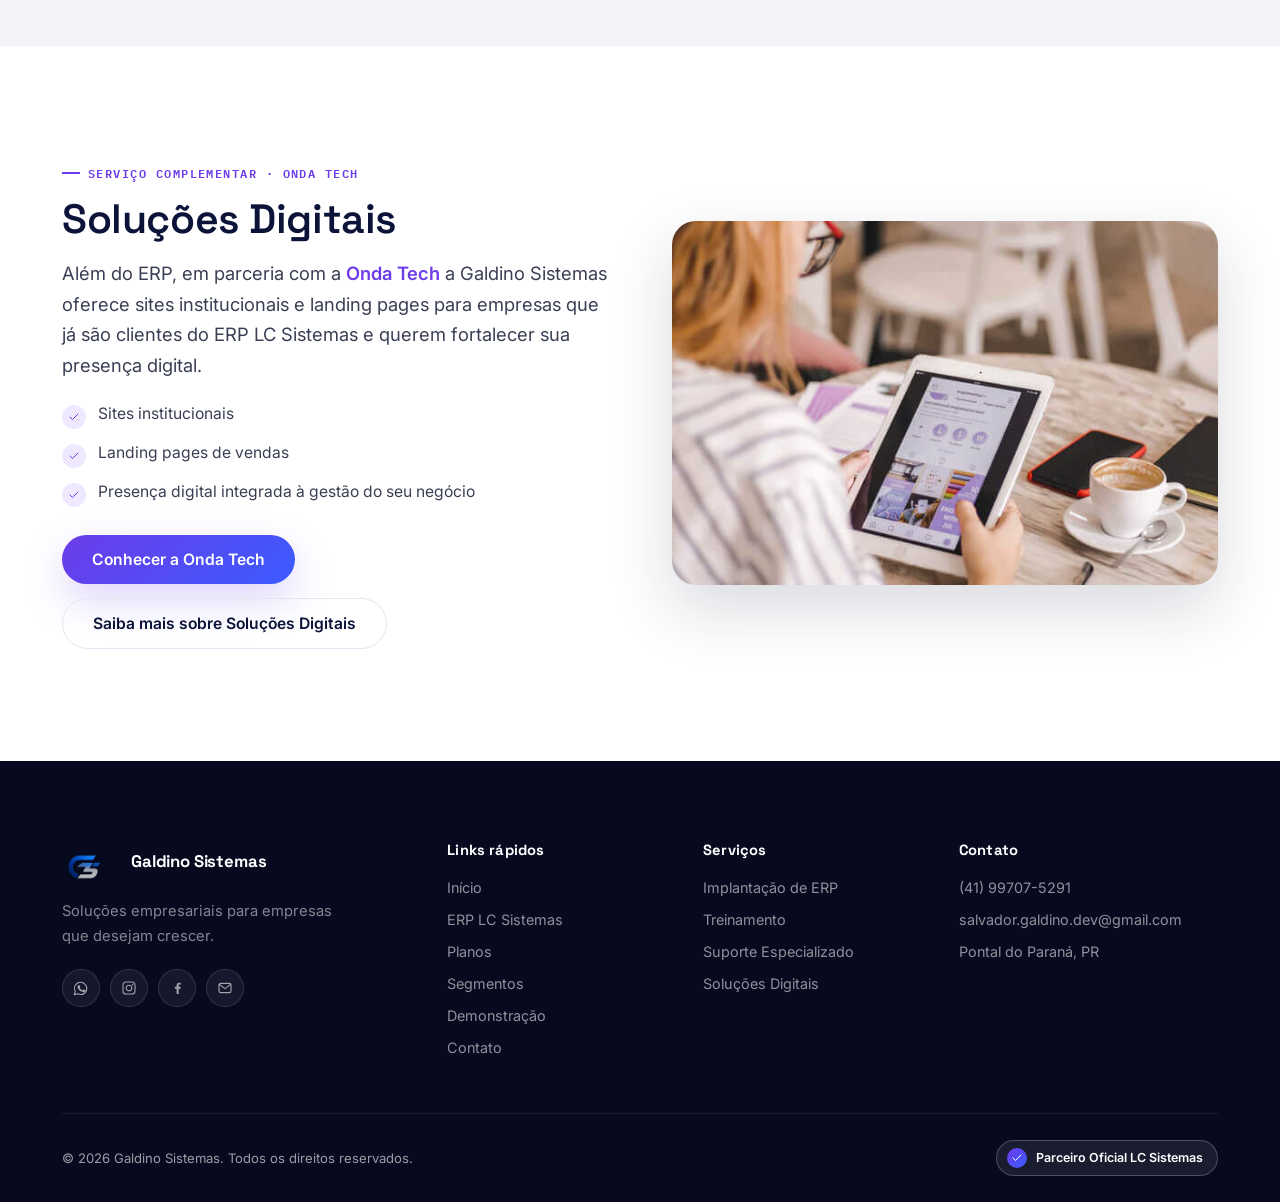
==== commit 2e2a2a2c: "adiciona banners de segmentos (mercado, farmácia, restaurante, construção, roupas, distribuidora, se" ====
--- a/index.html
+++ b/index.html
@@ -458,18 +458,19 @@
     <div class="container">
       <div class="content-block reverse">
         <div class="content-media reveal">
-          <img src="img/empresa-parceira-1.jpg" alt="Equipe de desenvolvimento de soluções digitais da Galdino Sistemas">
+          <img src="img/empresa-parceira-1.jpg" alt="Equipe de desenvolvimento de soluções digitais da Onda Tech">
         </div>
         <div class="reveal">
-          <span class="eyebrow">Serviço complementar</span>
+          <span class="eyebrow">Serviço complementar · Onda Tech</span>
           <h2 style="margin-bottom:16px">Soluções Digitais</h2>
-          <p class="lead">Além do ERP, a Galdino Sistemas também desenvolve sites institucionais e landing pages para empresas que já são clientes do ERP LC Sistemas e querem fortalecer sua presença digital.</p>
+          <p class="lead">Além do ERP, em parceria com a <a href="https://ondatech.vercel.app/" target="_blank" rel="noopener" style="color:var(--purple-600); font-weight:600;">Onda Tech</a> a Galdino Sistemas oferece sites institucionais e landing pages para empresas que já são clientes do ERP LC Sistemas e querem fortalecer sua presença digital.</p>
           <ul class="check-list">
             <li><span class="li-check"><svg class="icon"><use href="#icon-check"></use></svg></span>Sites institucionais</li>
             <li><span class="li-check"><svg class="icon"><use href="#icon-check"></use></svg></span>Landing pages de vendas</li>
             <li><span class="li-check"><svg class="icon"><use href="#icon-check"></use></svg></span>Presença digital integrada à gestão do seu negócio</li>
           </ul>
-          <div style="margin-top:28px">
+          <div class="btn-row" style="margin-top:28px">
+            <a href="https://ondatech.vercel.app/" target="_blank" rel="noopener" class="btn btn-primary">Conhecer a Onda Tech</a>
             <a href="contato.html" class="btn btn-outline">Saiba mais sobre Soluções Digitais</a>
           </div>
         </div>
--- a/css/style.css
+++ b/css/style.css
@@ -713,9 +713,9 @@
   overflow: hidden;
   position: relative;
   min-height: 480px;
-  background: var(--grad-brand);
-}
-.diff-visual img { width: 100%; height: 100%; object-fit: cover; opacity: 0.55; mix-blend-mode: luminosity; }
+  background: var(--navy-900);
+}
+.diff-visual img { width: 100%; height: 100%; object-fit: cover; }
 .diff-visual .diff-quote {
   position: absolute;
   left: 26px; right: 26px; bottom: 26px;
@@ -938,6 +938,24 @@
 .page-hero-grid { display: grid; grid-template-columns: 1.15fr 0.85fr; gap: 50px; align-items: center; }
 
 /* Blocos de conteúdo padrão para páginas internas */
+/* ---------- VITRINE DE PRODUTOS (LC Web / LC ERP) ---------- */
+.product-showcase + .product-showcase { margin-top: 72px; padding-top: 72px; border-top: 1px solid var(--line); }
+.showcase-tabs { display: flex; flex-wrap: wrap; gap: 10px; margin: 28px 0 40px; }
+.showcase-tab {
+  display: flex; align-items: center; gap: 8px;
+  padding: 11px 18px; border-radius: 12px;
+  border: 1.5px solid var(--line); background: var(--white);
+  font-size: 0.86rem; font-weight: 600; color: var(--graphite-700);
+  white-space: nowrap;
+}
+.showcase-tab .icon { width: 16px; height: 16px; flex: none; }
+.showcase-tab.active { border-color: var(--purple-500); background: var(--purple-100); color: var(--purple-600); }
+
+.showcase-grid { display: grid; grid-template-columns: 1.05fr 1fr; gap: 60px; align-items: center; }
+
+.showcase-media { border-radius: var(--r-lg); overflow: hidden; box-shadow: var(--shadow-lg); border: 1px solid var(--line); }
+.showcase-media img { width: 100%; height: auto; display: block; }
+
 .content-block { display: grid; grid-template-columns: 1fr 1fr; gap: 64px; align-items: center; }
 .content-block.reverse .content-media { order: 2; }
 .content-media { border-radius: var(--r-lg); overflow: hidden; box-shadow: var(--shadow-lg); }
--- a/css/responsive.css
+++ b/css/responsive.css
@@ -73,6 +73,10 @@
   .content-block.reverse .content-media { order: 0; }
   .content-media { max-height: 380px; }
 
+  .showcase-grid { grid-template-columns: 1fr; gap: 32px; }
+  .showcase-tabs { gap: 8px; }
+  .showcase-tab { padding: 9px 14px; font-size: 0.8rem; }
+
   .grid-3 { grid-template-columns: repeat(2, 1fr); }
   .module-grid { grid-template-columns: repeat(3, 1fr); }
   .segment-grid { grid-template-columns: repeat(3, 1fr); }
